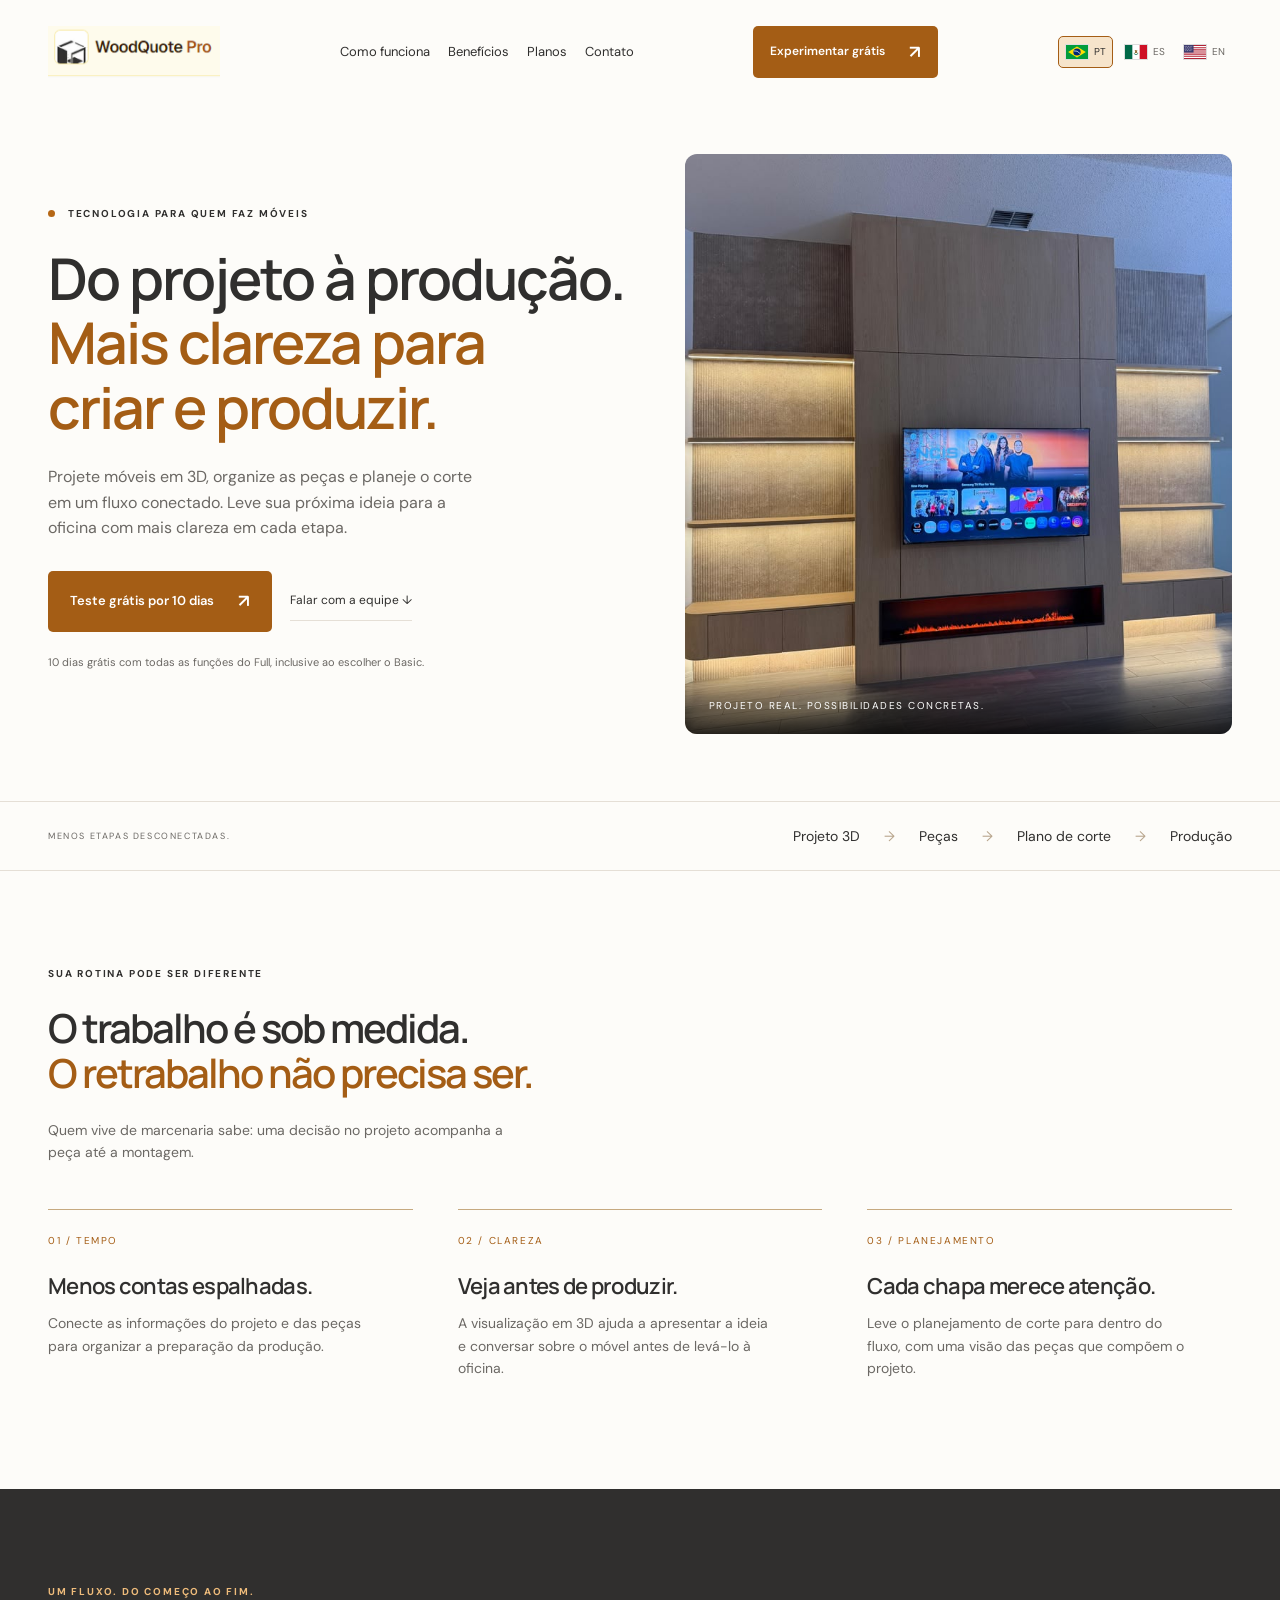
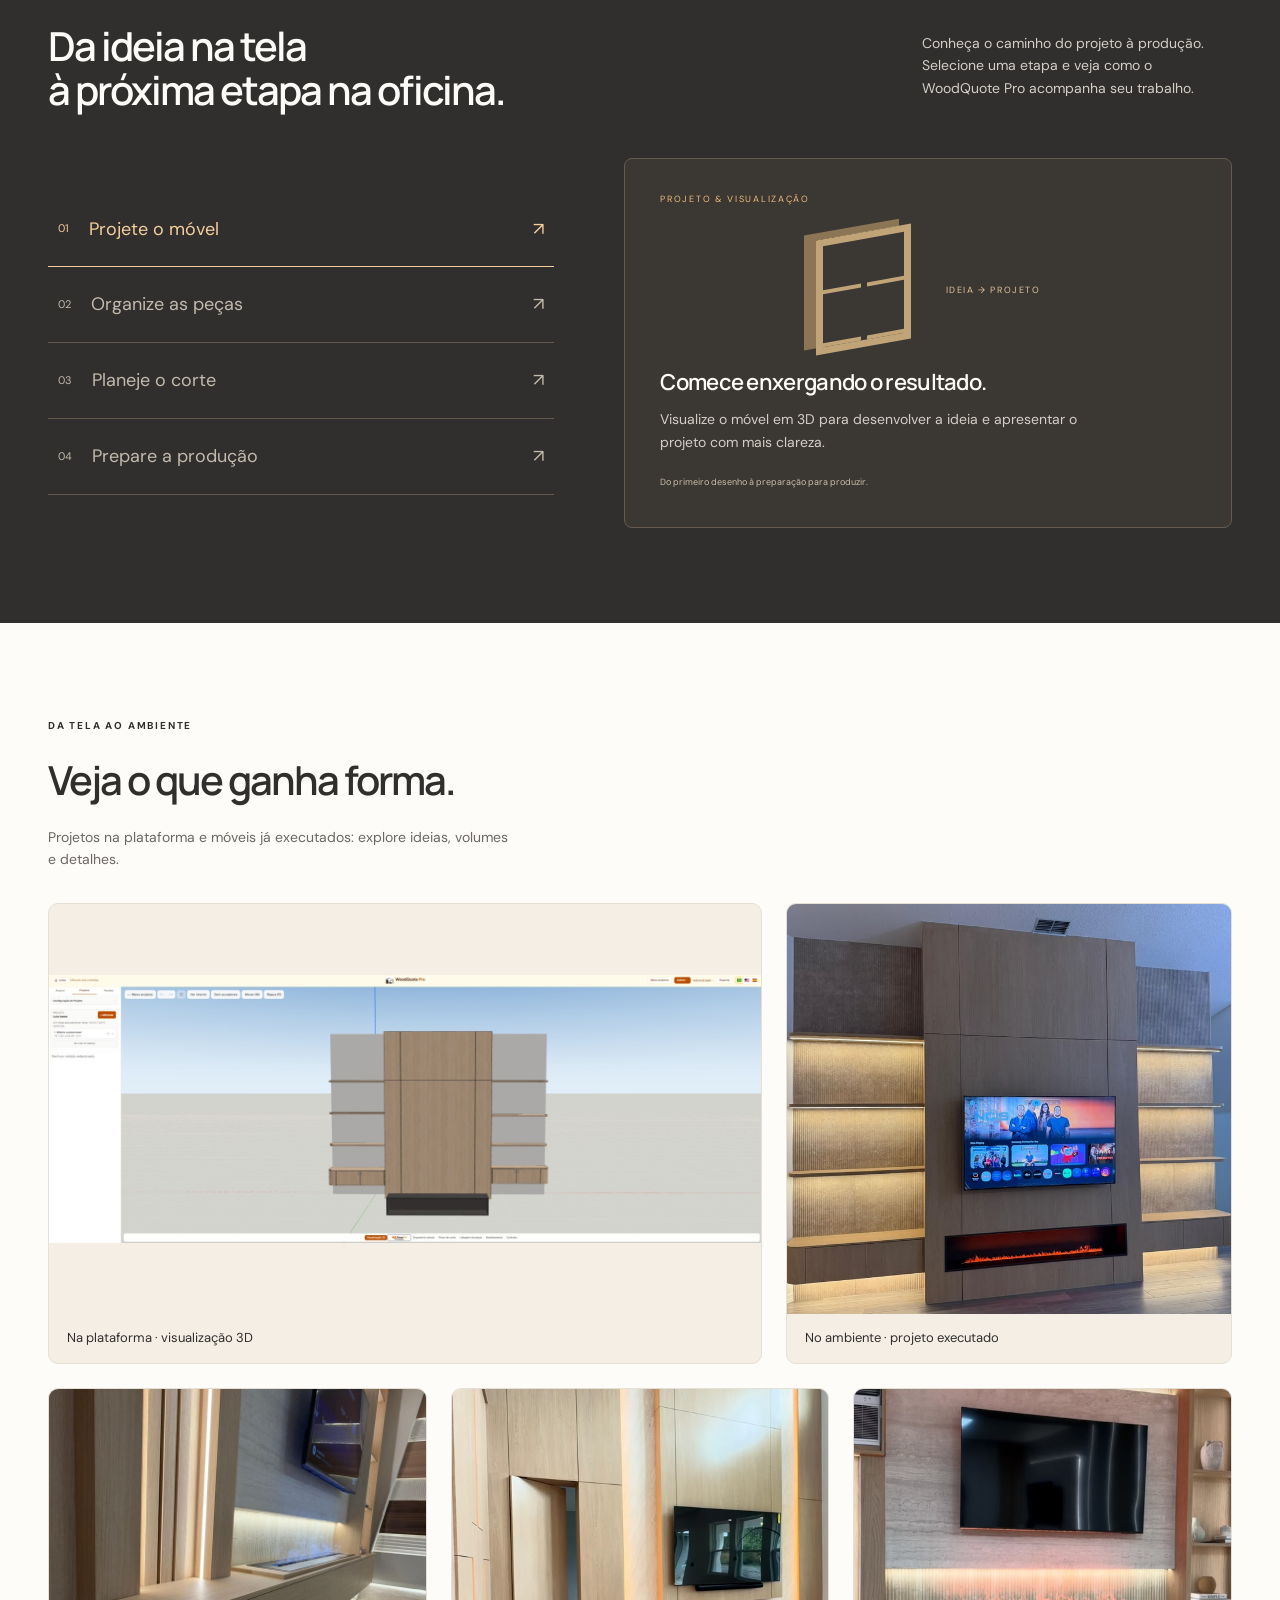
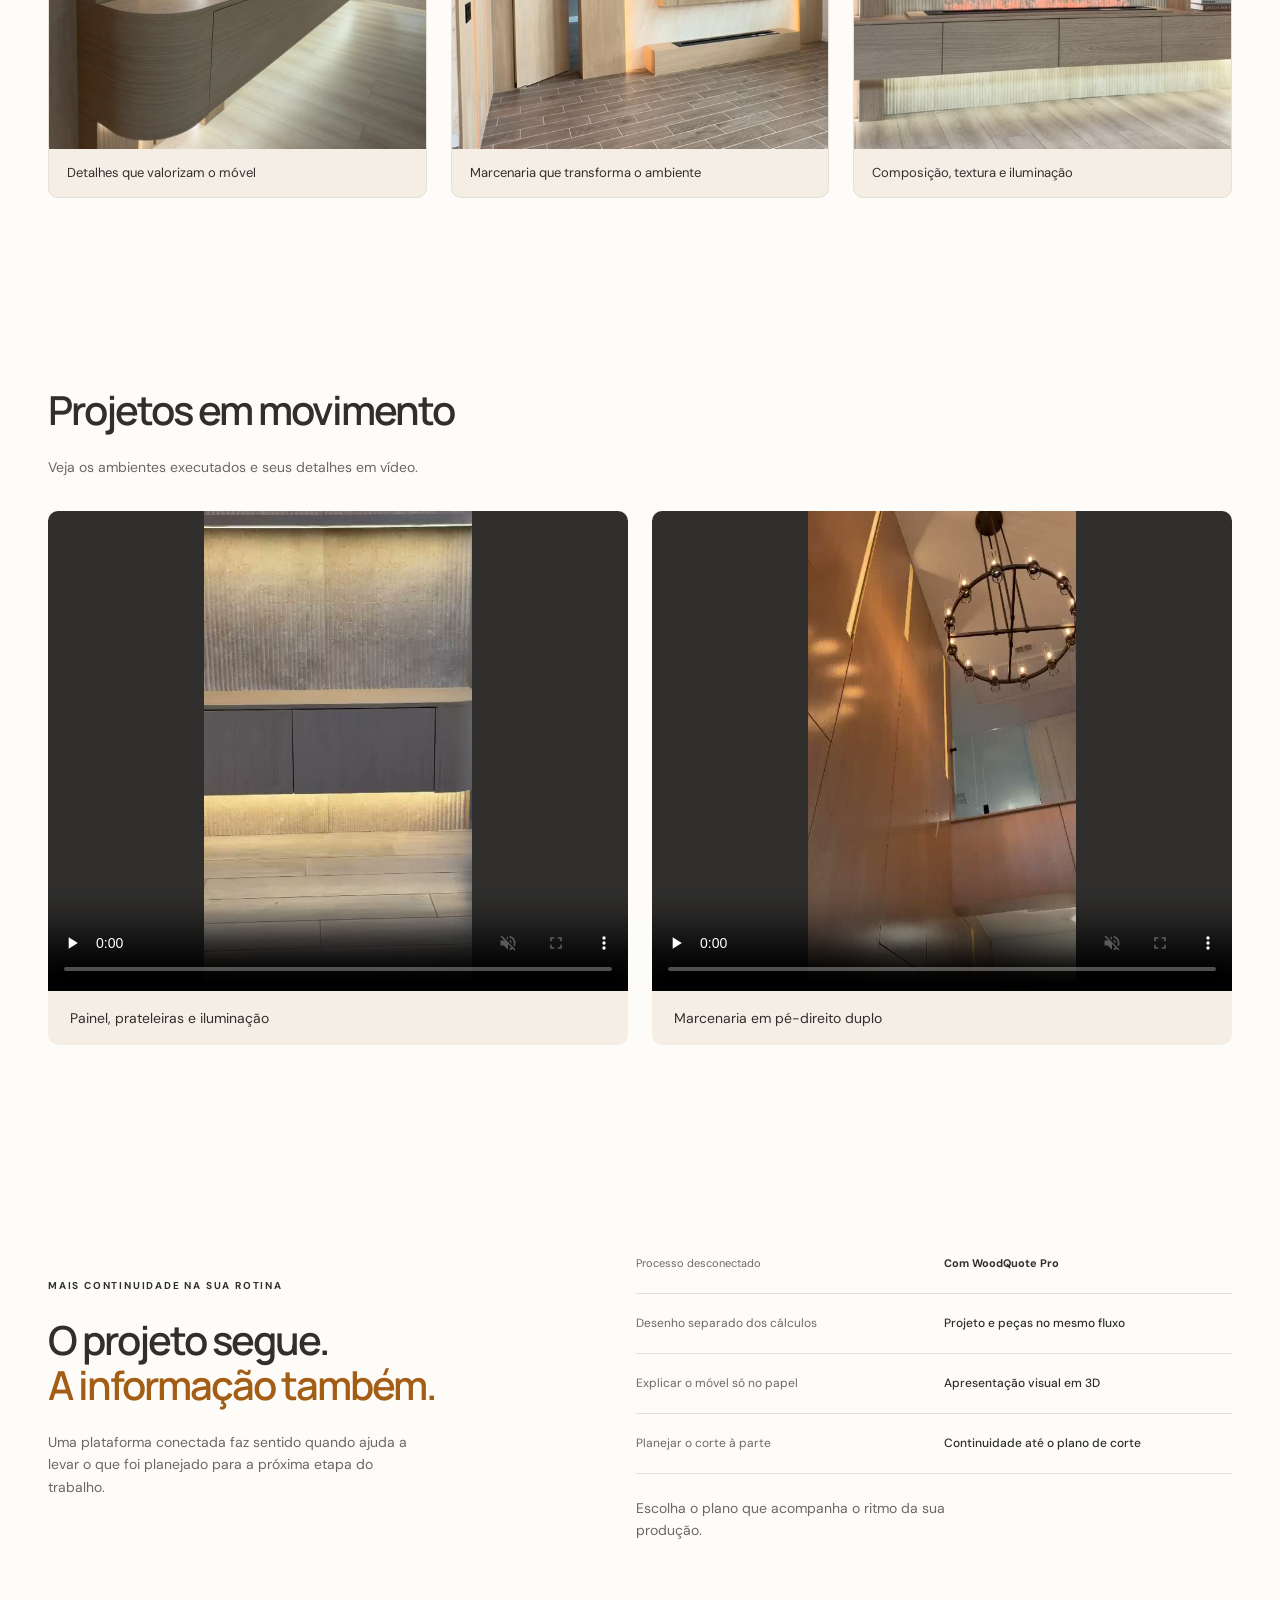
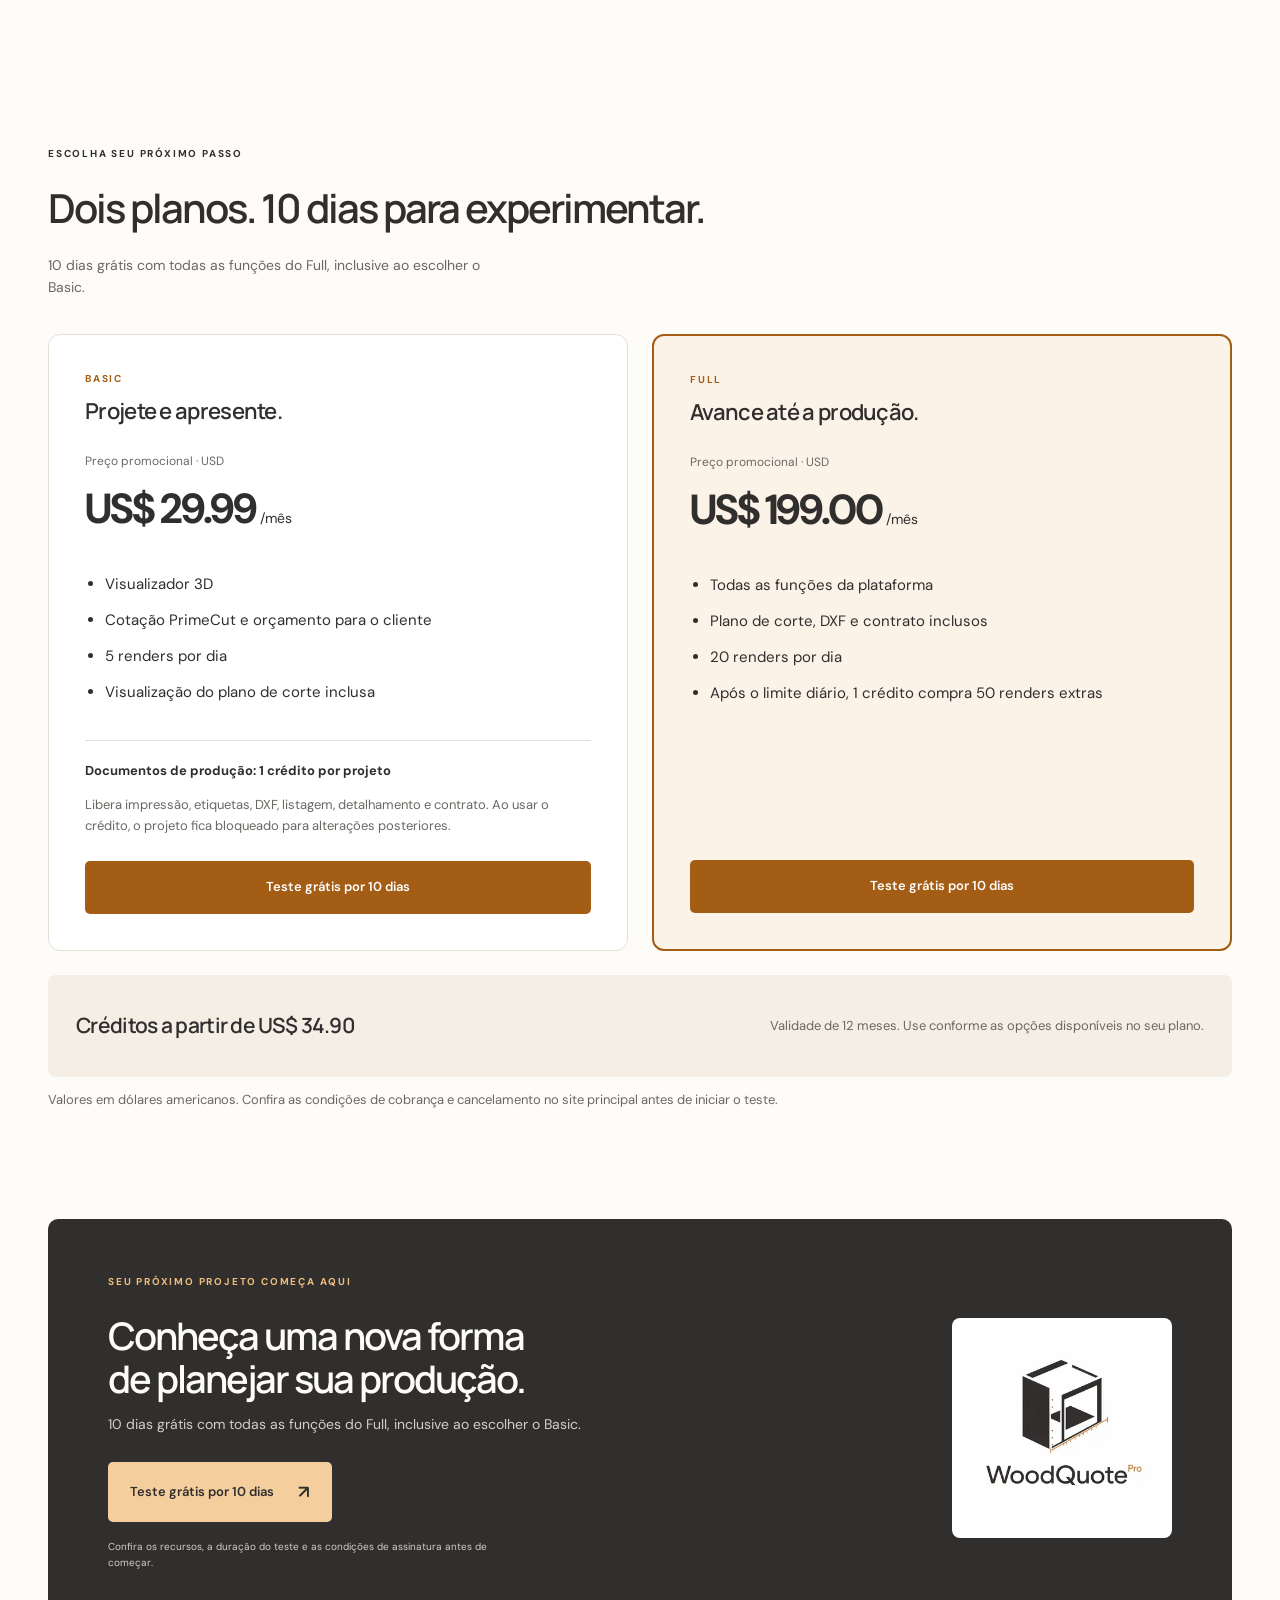
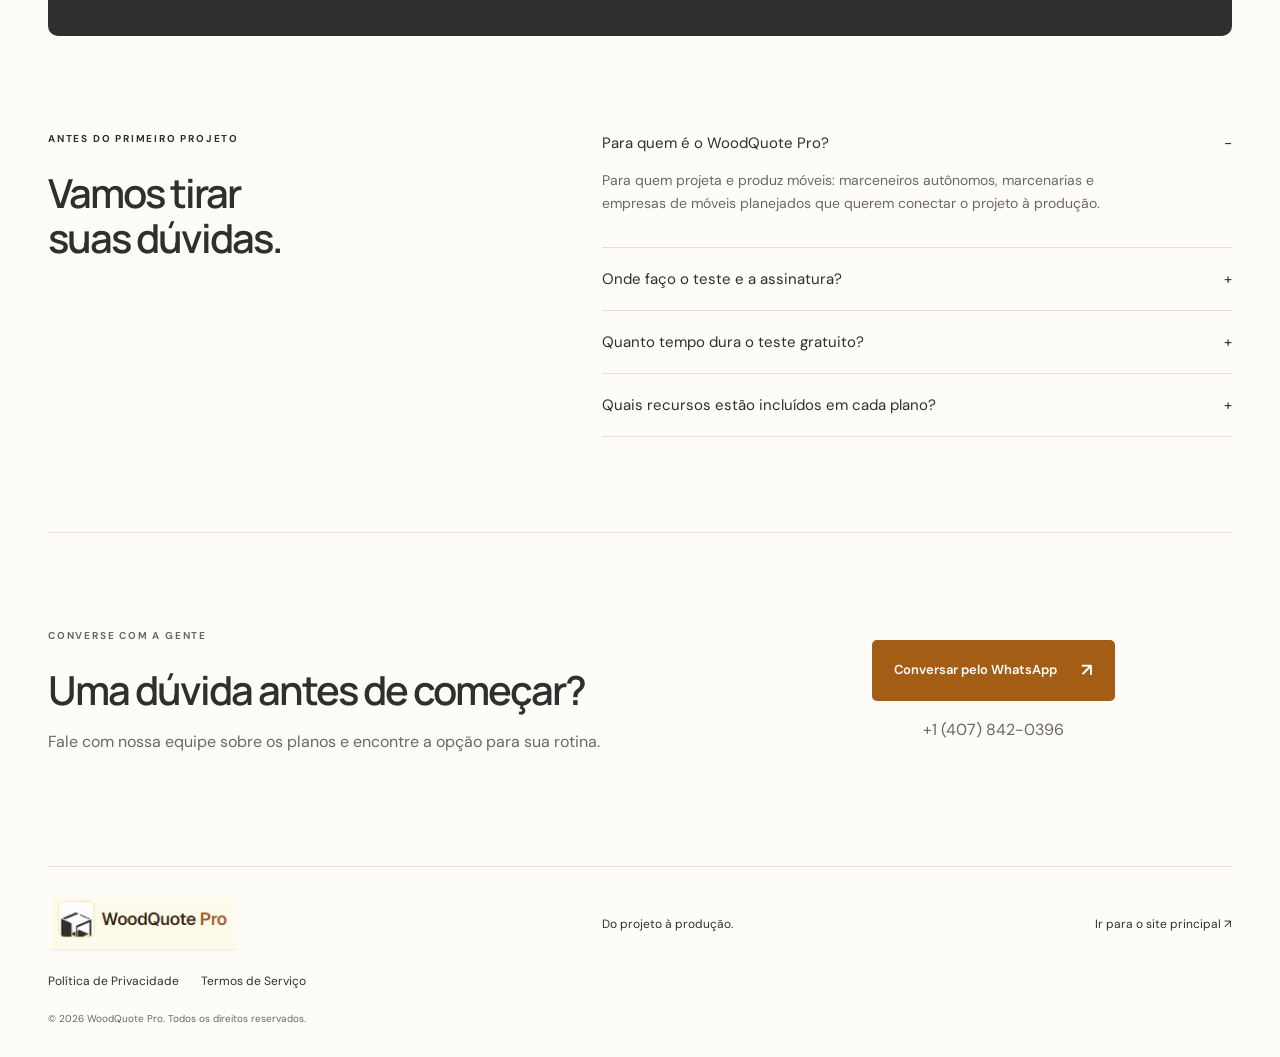
==== index.html @ e14d4031 "Refresh cached styles and translations" ====
<!doctype html>
<html lang="pt-BR">
<head>
  <meta charset="UTF-8"><meta name="viewport" content="width=device-width,initial-scale=1">
  <title>WoodQuote Pro — Do projeto à produção</title>
  <meta name="description" content="Conheça o WoodQuote Pro: projeto de móveis, visualização 3D e preparação para produção em uma única plataforma.">
  <link rel="stylesheet" href="styles.css?v=20261113"><script src="script.js" defer></script><script src="locales.js?v=20261113" defer></script>
</head>
<body>
<header class="header wrap">
  <a href="#" class="brand" aria-label="WoodQuote Pro, início"><img class="brand-logo" src="woodquote-logo-horizontal.png" width="191" height="55" alt="WoodQuote Pro"></a>
  <nav aria-label="Menu principal"><a href="#como-funciona">Como funciona</a><a href="#beneficios">Benefícios</a><a href="#planos">Planos</a><a href="#contato">Contato</a></nav>
  <a class="button small" href="#comecar">Experimentar grátis <span aria-hidden="true">↗</span></a>
<div class="language-switch" data-language-selector role="group" aria-label="Selecionar idioma">
<button type="button" data-locale="pt-BR" aria-pressed="true" lang="pt-BR" title="Português (Brasil)"><img src="br.svg" alt="" width="24" height="16"> <span>PT</span></button>
<button type="button" data-locale="es-419" aria-pressed="false" lang="es-419" title="Español (Latinoamérica)"><img src="mx.svg" alt="" width="24" height="16"> <span>ES</span></button>
<button type="button" data-locale="en-US" aria-pressed="false" lang="en-US" title="English (US)"><img src="us.svg" alt="" width="24" height="16"> <span>EN</span></button>
</div></header>
<main>
<section class="hero wrap">
  <div class="hero-copy"><p class="eyebrow"><span class="dot"></span> TECNOLOGIA PARA QUEM FAZ MÓVEIS</p>
  <h1>Do projeto à produção.<br><em>Mais clareza para<br>criar e produzir.</em></h1>
  <p class="lead">Projete móveis em 3D, organize as peças e planeje o corte em um fluxo conectado. Leve sua próxima ideia para a oficina com mais clareza em cada etapa.</p>
  <div class="actions"><a class="button" href="#comecar">Teste grátis por 10 dias <span aria-hidden="true">↗</span></a><a class="text-link" href="#contato">Falar com a equipe <span aria-hidden="true">↓</span></a></div>
  <p class="hero-foot">10 dias grátis com todas as funções do Full, inclusive ao escolher o Basic.</p></div>
  <figure class="hero-art real-hero"><img src="projeto-real-painel.jpeg" width="768" height="1024" fetchpriority="high" alt="Painel de TV executado com prateleiras iluminadas e lareira"><figcaption>PROJETO REAL. POSSIBILIDADES CONCRETAS.</figcaption></figure>
</section>
<div class="flow-strip"><div class="wrap"><span>MENOS ETAPAS DESCONECTADAS.</span><p>Projeto 3D <b>→</b> Peças <b>→</b> Plano de corte <b>→</b> Produção</p></div></div>
<section class="section wrap" id="beneficios"><div class="section-heading"><p class="eyebrow">SUA ROTINA PODE SER DIFERENTE</p><h2>O trabalho é sob medida.<br><em>O retrabalho não precisa ser.</em></h2><p>Quem vive de marcenaria sabe: uma decisão no projeto acompanha a peça até a montagem.</p></div>
<div class="benefit-grid"><article><span class="number">01 / TEMPO</span><h3>Menos contas espalhadas.</h3><p>Conecte as informações do projeto e das peças para organizar a preparação da produção.</p></article><article><span class="number">02 / CLAREZA</span><h3>Veja antes de produzir.</h3><p>A visualização em 3D ajuda a apresentar a ideia e conversar sobre o móvel antes de levá-lo à oficina.</p></article><article><span class="number">03 / PLANEJAMENTO</span><h3>Cada chapa merece atenção.</h3><p>Leve o planejamento de corte para dentro do fluxo, com uma visão das peças que compõem o projeto.</p></article></div></section>
<section class="workflow section" id="como-funciona"><div class="wrap"><div class="workflow-heading"><div><p class="eyebrow">UM FLUXO. DO COMEÇO AO FIM.</p><h2>Da ideia na tela<br>à próxima etapa na oficina.</h2></div><p>Conheça o caminho do projeto à produção. Selecione uma etapa e veja como o WoodQuote Pro acompanha seu trabalho.</p></div>
<div class="workflow-body"><div class="steps" role="tablist" aria-label="Etapas do projeto" aria-orientation="vertical"><button id="tab-projeto" role="tab" aria-selected="true" aria-controls="step-panel" data-step="0"><span>01</span> Projete o móvel <b>↗</b></button><button id="tab-pecas" role="tab" aria-selected="false" aria-controls="step-panel" tabindex="-1" data-step="1"><span>02</span> Organize as peças <b>↗</b></button><button id="tab-corte" role="tab" aria-selected="false" aria-controls="step-panel" tabindex="-1" data-step="2"><span>03</span> Planeje o corte <b>↗</b></button><button id="tab-producao" role="tab" aria-selected="false" aria-controls="step-panel" tabindex="-1" data-step="3"><span>04</span> Prepare a produção <b>↗</b></button></div>
<div id="step-panel" class="step-panel" role="tabpanel" tabindex="0" aria-labelledby="tab-projeto"><span class="panel-label">PROJETO & VISUALIZAÇÃO</span><div class="step-art" aria-hidden="true"><div class="mini-cabinet"><i></i><i></i><i></i><i></i></div><div class="dimension">IDEIA → PROJETO</div></div><h3>Comece enxergando o resultado.</h3><p id="step-description">Visualize o móvel em 3D para desenvolver a ideia e apresentar o projeto com mais clareza.</p><small>Do primeiro desenho à preparação para produzir.</small></div></div></div></section>
<section class="section wrap" id="projetos"><div class="section-heading"><p class="eyebrow">DA TELA AO AMBIENTE</p><h2>Veja o que ganha forma.</h2><p>Projetos na plataforma e móveis já executados: explore ideias, volumes e detalhes.</p></div><div class="project-pair"><figure><img src="plataforma-painel.jpeg" width="1600" height="603" loading="lazy" alt="Painel de TV no visualizador 3D do WoodQuote Pro"><figcaption>Na plataforma · visualização 3D</figcaption></figure><figure><img src="projeto-real-painel.jpeg" width="768" height="1024" loading="lazy" alt="Painel de TV executado com prateleiras iluminadas e lareira"><figcaption>No ambiente · projeto executado</figcaption></figure></div><div class="project-gallery"><figure><img src="projeto-real-detalhe.jpeg" loading="lazy" width="576" height="1024" alt="Detalhes que valorizam o móvel"><figcaption>Detalhes que valorizam o móvel</figcaption></figure><figure><img src="projeto-real-alto.jpeg" loading="lazy" width="576" height="1024" alt="Marcenaria que transforma o ambiente"><figcaption>Marcenaria que transforma o ambiente</figcaption></figure><figure><img src="projeto-real-luz.jpeg" loading="lazy" width="576" height="1024" alt="Composição, textura e iluminação"><figcaption>Composição, textura e iluminação</figcaption></figure></div></section>
<section class="section wrap project-videos"><div class="section-heading"><h2>Projetos em movimento</h2><p>Veja os ambientes executados e seus detalhes em vídeo.</p></div><div class="video-grid"><figure><video controls muted playsinline preload="none" poster="projeto-video-1.mp4.jpg" aria-label="Painel, prateleiras e iluminação"><source src="projeto-video-1.mp4" type="video/mp4"><p>Seu navegador não suporta vídeo.</p></video><figcaption>Painel, prateleiras e iluminação</figcaption></figure><figure><video controls muted playsinline preload="none" poster="projeto-video-2.mp4.jpg" aria-label="Marcenaria em pé-direito duplo"><source src="projeto-video-2.mp4" type="video/mp4"><p>Seu navegador não suporta vídeo.</p></video><figcaption>Marcenaria em pé-direito duplo</figcaption></figure></div></section><section class="section wrap comparison"><div><p class="eyebrow">MAIS CONTINUIDADE NA SUA ROTINA</p><h2>O projeto segue.<br><em>A informação também.</em></h2><p>Uma plataforma conectada faz sentido quando ajuda a levar o que foi planejado para a próxima etapa do trabalho.</p></div><div class="compare-table"><div class="compare-row table-head"><span>Processo desconectado</span><strong>Com WoodQuote Pro</strong></div><div class="compare-row"><span>Desenho separado dos cálculos</span><strong>Projeto e peças no mesmo fluxo</strong></div><div class="compare-row"><span>Explicar o móvel só no papel</span><strong>Apresentação visual em 3D</strong></div><div class="compare-row"><span>Planejar o corte à parte</span><strong>Continuidade até o plano de corte</strong></div><p class="table-note">Escolha o plano que acompanha o ritmo da sua produção.</p></div></section>
<section class="section wrap" id="planos"><div class="section-heading"><p class="eyebrow">ESCOLHA SEU PRÓXIMO PASSO</p><h2>Dois planos. 10 dias para experimentar.</h2><p>10 dias grátis com todas as funções do Full, inclusive ao escolher o Basic.</p></div><div class="pricing-grid"><article class="price-card"><p class="eyebrow">BASIC</p><h3>Projete e apresente.</h3><p class="price-label">Preço promocional · USD</p><p class="price"><strong>US$ 29.99</strong> <span>/mês</span></p><ul><li>Visualizador 3D</li><li>Cotação PrimeCut e orçamento para o cliente</li><li>5 renders por dia</li><li>Visualização do plano de corte inclusa</li></ul><div class="plan-detail"><strong>Documentos de produção: 1 crédito por projeto</strong><p>Libera impressão, etiquetas, DXF, listagem, detalhamento e contrato. Ao usar o crédito, o projeto fica bloqueado para alterações posteriores.</p></div><a class="button" href="https://woodquotepro.com/" data-main-site>Teste grátis por 10 dias</a></article><article class="price-card featured"><p class="eyebrow">FULL</p><h3>Avance até a produção.</h3><p class="price-label">Preço promocional · USD</p><p class="price"><strong>US$ 199.00</strong> <span>/mês</span></p><ul><li>Todas as funções da plataforma</li><li>Plano de corte, DXF e contrato inclusos</li><li>20 renders por dia</li><li>Após o limite diário, 1 crédito compra 50 renders extras</li></ul><a class="button" href="https://woodquotepro.com/" data-main-site>Teste grátis por 10 dias</a></article></div><aside class="credit-strip"><h3>Créditos a partir de US$ 34.90</h3><p>Validade de 12 meses. Use conforme as opções disponíveis no seu plano.</p></aside><p class="pricing-note">Valores em dólares americanos. Confira as condições de cobrança e cancelamento no site principal antes de iniciar o teste.</p></section>
<section class="start-section wrap" id="comecar"><div><p class="eyebrow">SEU PRÓXIMO PROJETO COMEÇA AQUI</p><h2>Conheça uma nova forma<br>de planejar sua produção.</h2><p>10 dias grátis com todas as funções do Full, inclusive ao escolher o Basic.</p><a class="button light" href="https://woodquotepro.com/" data-main-site>Teste grátis por 10 dias <span aria-hidden="true">↗</span></a><p class="offer-note">Confira os recursos, a duração do teste e as condições de assinatura antes de começar.</p></div><div class="start-mark"><img src="woodquote-logo-original.png" width="384" height="384" alt="WoodQuote Pro — logotipo original"></div></section>
<section class="section wrap faq" id="duvidas"><div><p class="eyebrow">ANTES DO PRIMEIRO PROJETO</p><h2>Vamos tirar<br>suas dúvidas.</h2></div><div><details open><summary>Para quem é o WoodQuote Pro?</summary><p>Para quem projeta e produz móveis: marceneiros autônomos, marcenarias e empresas de móveis planejados que querem conectar o projeto à produção.</p></details><details><summary>Onde faço o teste e a assinatura?</summary><p>No site principal do WoodQuote Pro. Esta página apresenta a solução e direciona você para lá.</p></details><details><summary>Quanto tempo dura o teste gratuito?</summary><p>10 dias grátis com todas as funções do Full, inclusive ao escolher o Basic.</p></details><details><summary>Quais recursos estão incluídos em cada plano?</summary><p>Basic inclui 5 renders por dia e visualização do plano de corte. Full inclui todas as funções e 20 renders por dia. Veja a comparação de planos acima para conhecer as regras de créditos.</p></details></div></section>
<section class="section wrap contact-section" id="contato"><div><p class="eyebrow">CONVERSE COM A GENTE</p><h2>Uma dúvida antes de começar?</h2><p>Fale com nossa equipe sobre os planos e encontre a opção para sua rotina.</p></div><div><a class="button" href="https://wa.me/14078420396" target="_blank" rel="noopener">Conversar pelo WhatsApp <span aria-hidden="true">↗</span></a><p><a href="tel:+14078420396">+1 (407) 842-0396</a></p></div></section></main><footer class="wrap"><a class="brand" href="#"><img class="brand-logo" src="woodquote-logo-horizontal.png" width="191" height="55" alt="WoodQuote Pro"></a><p>Do projeto à produção.</p><a href="https://woodquotepro.com/" data-main-site>Ir para o site principal ↗</a><nav class="legal-links" aria-label="Informações legais"><a href="https://woodquotepro.com/privacidade">Política de Privacidade</a><a href="https://woodquotepro.com/termos">Termos de Serviço</a></nav><small>© <span id="year">2026</span> WoodQuote Pro. Todos os direitos reservados.</small></footer>
</body></html>
---- styles.css ----
@import url('https://fonts.googleapis.com/css2?family=DM+Sans:wght@400;450;500;600;700&family=Manrope:wght@400;500;600;650;700;800&display=swap');
:root{--paper:#fdfcf9;--ink:#302f2e;--muted:#6b6864;--line:#e5dfd6;--wood:#b88d57;--green:#f5ce9d}*{box-sizing:border-box}html{scroll-behavior:smooth;scroll-padding-top:25px}body{margin:0;background:var(--paper);color:var(--ink);font-family:'DM Sans',sans-serif;font-size:16px;line-height:1.6}a{color:inherit;text-decoration:none}button{font:inherit}button,a,summary{-webkit-tap-highlight-color:transparent}a:focus-visible,button:focus-visible,summary:focus-visible,[tabindex]:focus-visible{outline:3px solid #b78238;outline-offset:6px}.wrap{width:min(1240px,calc(100% - 96px));margin:auto}.preview-note{background:#f5eee2;text-align:center;font-size:10px;letter-spacing:1.3px;padding:7px 12px;font-weight:700}.preview-note span{font-weight:400;letter-spacing:.3px;margin-left:16px}.header{height:104px;display:flex;align-items:center;justify-content:space-between;gap:25px}.brand{display:flex;align-items:center;gap:7px;font-family:Manrope,sans-serif;font-weight:800;font-size:22px;white-space:nowrap;letter-spacing:-1px}.brand-icon{display:grid;place-items:center;background:var(--ink);color:var(--paper);font-size:23px;height:34px;width:34px;border-radius:7px;margin-right:5px}.pro{font-family:'DM Sans',sans-serif;font-size:10px;letter-spacing:1px;border:1px solid #c6b9a8;border-radius:4px;padding:2px 5px;align-self:center}.header nav{display:flex;gap:30px;font-size:13px}.header nav a:hover,.text-link:hover{color:#a45d15}.button{display:inline-flex;justify-content:center;align-items:center;gap:24px;background:var(--ink);color:#fff;padding:16px 22px;border-radius:5px;font-size:13px;font-weight:600;transition:background .2s,transform .2s}.button:hover{background:#48423c;transform:translateY(-2px)}.button.small{padding:12px 17px;font-size:12px}.button span{font-size:18px}.hero{display:grid;grid-template-columns:1.12fr 1fr;gap:24px;padding-top:50px;padding-bottom:67px;align-items:center}.eyebrow{font-size:10px;font-weight:700;letter-spacing:1.8px;margin:0 0 24px}.dot{display:inline-block;width:7px;height:7px;background:#b56716;border-radius:50%;margin-right:9px}h1,h2,h3{font-family:Manrope,sans-serif;line-height:1.12;font-weight:600;margin:0;letter-spacing:-2px}h1{font-size:clamp(40px,4.5vw,64px)}em{font-style:normal;color:#a45d15}h2{font-size:40px}h3{font-size:22px;letter-spacing:-.7px}.lead{font-size:16px;max-width:445px;color:var(--muted);margin:25px 0 30px}.actions{display:flex;flex-wrap:wrap;gap:18px;align-items:center}.text-link{font-size:12px;border-bottom:1px solid var(--line);padding:10px 0}.hero-foot{font-size:11px;color:var(--muted);margin-top:22px}.hero-art{position:relative;min-width:0;border-radius:12px;background:radial-gradient(ellipse at center,#f8f1e5,#ede6dc);height:526px;overflow:hidden}.art-heading{display:flex;justify-content:space-between;font-size:9px;letter-spacing:1.5px;padding:26px;color:#77624b}.cabinet{position:absolute;width:108%;height:auto;top:8px;left:-5%}.art-badge{position:absolute;bottom:47px;left:25px;background:#fffffff2;box-shadow:0 10px 25px #302f2e10;padding:14px 18px;display:flex;gap:12px;align-items:center;font-size:12px;border-radius:6px}.art-badge small{display:block;font-size:10px;color:var(--muted)}.check{background:#f6e4cb;width:28px;height:28px;display:grid;place-items:center;border-radius:50%}.illustration-label{position:absolute;bottom:10px;text-align:center;width:100%;font-size:9px;color:#77624b}.flow-strip{border-top:1px solid var(--line);border-bottom:1px solid var(--line)}.flow-strip .wrap{display:flex;justify-content:space-between;align-items:center;gap:20px;padding:23px 0}.flow-strip span{font-size:9px;letter-spacing:1.6px;color:var(--muted)}.flow-strip p{margin:0;font-size:14px}.flow-strip b{font-weight:400;color:#b8a58d;padding:0 20px}.section{padding-top:95px;padding-bottom:95px}.section-heading>p:last-child{max-width:470px;color:var(--muted);font-size:14px;margin-top:23px}.benefit-grid{display:grid;grid-template-columns:repeat(3,1fr);gap:45px;margin-top:45px}.benefit-grid article{border-top:1px solid #c6a980;padding-top:23px}.number{font-size:10px;letter-spacing:1.6px;color:#a45d15;display:block;margin-bottom:25px}.benefit-grid p{color:var(--muted);font-size:14px;max-width:320px}.workflow{background:var(--ink);color:var(--paper)}.workflow-heading{display:flex;justify-content:space-between;gap:40px;align-items:end}.workflow .eyebrow{color:#efbc7b}.workflow-heading>p{font-size:14px;color:#d4cec6;max-width:310px}.workflow-body{display:grid;grid-template-columns:1fr 1.2fr;gap:70px;margin-top:45px}.steps{display:flex;flex-direction:column;justify-content:center}.steps button{background:none;color:#c3b9ac;border:0;border-bottom:1px solid #64594a;padding:23px 10px;text-align:left;cursor:pointer;font-size:18px;display:flex;align-items:center;gap:20px}.steps button span{font-size:11px}.steps button b{margin-left:auto;font-weight:400}.steps button[aria-selected=true]{color:#f5ce9d;border-bottom:1px solid #f5ce9d}.step-panel{background:#3b3732;border:1px solid #665b4e;border-radius:8px;padding:25px 35px;min-height:370px}.panel-label{font-size:9px;letter-spacing:1.7px;color:#efbc7b}.step-art{height:160px;display:flex;align-items:center;justify-content:center;gap:35px}.mini-cabinet{width:95px;height:115px;display:grid;grid-template-columns:1fr 1fr;gap:6px;border:7px solid #c0a478;transform:skewY(-10deg);box-shadow:-12px -7px 0 #8c7555}.mini-cabinet i{border-bottom:4px solid #c0a478}.dimension{font-size:9px;letter-spacing:1.6px;color:#e2c49e}.step-panel h3{font-size:22px}.step-panel p{font-size:14px;color:#d4cec6;max-width:420px}.step-panel small{font-size:9px;color:#cbbda9}.comparison{display:grid;grid-template-columns:1fr 1.15fr;gap:70px;align-items:center}.comparison>div>p:last-child{font-size:14px;color:var(--muted);max-width:360px;margin-top:23px}.compare-row{display:grid;grid-template-columns:1fr 1fr;font-size:12px;border-bottom:1px solid var(--line);gap:20px;padding:20px 0}.compare-row span{color:var(--muted)}.compare-row strong{font-weight:500}.table-head{font-size:11px}.table-head strong{font-weight:700}.table-note{font-size:10px;color:var(--muted);margin-top:15px}.start-section{background:var(--ink);color:var(--paper);padding:55px 60px;display:flex;justify-content:space-between;gap:40px;border-radius:10px}.start-section .eyebrow{color:#efbc7b}.start-section h2{font-size:38px}.start-section p:not(.eyebrow){max-width:540px;font-size:14px;color:#d4cec6}.button.light{background:var(--green);color:var(--ink);margin-top:12px}.button.light:hover{background:#ffe1b9}.start-section .offer-note{font-size:10px!important;max-width:400px!important;margin-top:17px}.start-mark{font-family:Manrope,sans-serif;font-size:160px;font-weight:800;line-height:1.1;color:#67513a;align-self:center}.start-mark span{display:block;font-size:10px;letter-spacing:3px;line-height:1.7;color:#e2c49e;margin-left:10px}.faq{display:grid;grid-template-columns:1fr 1.3fr;gap:70px}.faq details{border-bottom:1px solid var(--line);padding:19px 0}.faq details:first-child{padding-top:0}.faq summary{font-size:15px;cursor:pointer;list-style:none;padding-right:25px;position:relative}.faq summary::-webkit-details-marker{display:none}.faq summary:after{content:'+';position:absolute;right:0}.faq details[open] summary:after{content:'−'}.faq details p{color:var(--muted);font-size:14px;max-width:540px}footer{border-top:1px solid var(--line);padding-top:30px;padding-bottom:30px;display:flex;flex-wrap:wrap;align-items:center;justify-content:space-between;gap:20px}footer p,footer>a:last-of-type{font-size:12px}footer small{width:100%;font-size:10px;color:var(--muted)}
@media(min-width:1500px){.hero{padding-top:75px;padding-bottom:90px}}@media(max-width:1000px){.wrap{width:calc(100% - 48px)}.header nav{gap:15px}.hero{gap:25px}h1{font-size:44px}.hero-art{height:460px}.cabinet{top:55px}.actions{gap:10px}.button{padding:14px 16px;font-size:12px}.flow-strip b{padding:0 10px}.workflow-body,.comparison,.faq{gap:35px}.benefit-grid{gap:25px}h2{font-size:34px}.start-section{padding:40px}.start-mark{font-size:120px}}
@media(max-width:720px){.wrap{width:calc(100% - 36px)}.preview-note{font-size:8px}.preview-note span{margin-left:8px}.header{height:84px;gap:12px}.brand{font-size:18px}.brand-icon{width:29px;height:29px;font-size:19px}.header nav{display:none}.header .button{font-size:10px;padding:10px;gap:8px}.hero{grid-template-columns:1fr;padding-top:30px;padding-bottom:35px;gap:30px}h1{font-size:46px;letter-spacing:-2.4px}.lead{font-size:15px;max-width:100%}.eyebrow{font-size:9px;margin-bottom:20px}.hero-art{height:420px;max-width:500px;width:100%;margin:auto}.cabinet{width:100%;left:0;top:-10px;max-height:420px}.art-heading{padding:20px}.hero-foot{margin-bottom:0}.flow-strip .wrap{display:block;padding:19px 0}.flow-strip p{font-size:11px;margin-top:10px}.flow-strip b{padding:0 7px}.section{padding-top:60px;padding-bottom:60px}h2{font-size:32px;letter-spacing:-1.5px}.benefit-grid{grid-template-columns:1fr;gap:20px;margin-top:30px}.number{margin-bottom:15px}.benefit-grid p{max-width:100%}.workflow-heading{display:block}.workflow-heading>p{max-width:100%;margin-top:23px}.workflow-body{grid-template-columns:1fr;gap:25px;margin-top:20px}.steps button{padding:16px 5px;font-size:16px}.step-panel{padding:23px;min-height:350px}.comparison,.faq{grid-template-columns:1fr;gap:30px}.comparison>div>p:last-child{max-width:100%}.compare-row{font-size:11px}.start-section{padding:32px 25px}.start-section h2{font-size:30px}.start-mark{display:none}.start-section .button{font-size:11px;gap:14px}.faq summary{font-size:14px}footer{gap:12px}footer p{display:none}footer>a:last-of-type{font-size:10px}}
@media(prefers-reduced-motion:reduce){html{scroll-behavior:auto}*{transition:none!important}}

/* Original supplied logos: preserved pixels and proportions. */
.brand-logo{display:block;width:191px;height:55px;object-fit:contain;flex-shrink:0}
.start-mark{font-size:inherit;flex:0 0 220px;align-self:center}
.start-mark img{display:block;width:220px;height:220px;object-fit:contain;border-radius:8px}
.button{background:#a45d15;color:#fff}.button:hover{background:#82470d}
.button.light{background:#f5ce9d;color:#302f2e}
@media(max-width:1000px){.start-mark{flex-basis:180px}.start-mark img{width:180px;height:180px}}
@media(max-width:720px){.brand-logo{width:160px;height:auto}.header{gap:8px}.header .button{max-width:145px}.start-mark{display:none}}
@media(max-width:370px){.brand-logo{width:140px}.header .button{font-size:9px}}
.language-switch{display:flex;align-items:center;gap:4px;flex-shrink:0}.language-switch button{display:flex;align-items:center;gap:5px;border:1px solid transparent;background:transparent;padding:7px 6px;border-radius:5px;font-size:10px;color:#6b6864;cursor:pointer}.language-switch img{display:block;object-fit:cover;border:1px solid #ddd}.language-switch button[aria-pressed=true]{border-color:#a45d15;background:#f6e4cb;color:#302f2e}.language-switch button:hover{background:#f5eee2}.header{gap:15px}.header nav{gap:18px}.header .brand-logo{width:172px;height:auto}
@media(max-width:1100px){.header{flex-wrap:wrap;height:auto;padding-top:20px;padding-bottom:20px}.language-switch{margin-left:auto}.header nav{font-size:12px}}
@media(max-width:720px){.header{display:grid;grid-template-columns:1fr auto;gap:12px}.header .brand-logo{width:160px}.language-switch{grid-column:1/-1;justify-content:flex-end}.language-switch button{padding:7px 10px}.flow-strip p{display:flex;flex-wrap:wrap;gap:5px}.flow-strip b{padding:0 3px}h1{font-size:clamp(35px,10vw,46px)}}

.legal-links{display:flex;gap:22px;flex-wrap:wrap;font-size:12px;width:100%}.legal-links a:hover{text-decoration:underline}

/* Real projects and confirmed plans */
figure{margin:0}.real-hero{height:580px;background:#302f2e}.real-hero>img{width:100%;height:100%;object-fit:cover}.real-hero figcaption{position:absolute;bottom:0;padding:32px 24px 20px;width:100%;background:linear-gradient(transparent,rgba(0,0,0,.8));color:white;font-size:10px;letter-spacing:1.5px}.project-pair{display:grid;grid-template-columns:1.6fr 1fr;gap:24px;margin-top:32px}.project-pair figure,.project-gallery figure{overflow:hidden;border:1px solid var(--line);border-radius:10px;background:#f4eee5}.project-pair img{display:block;width:100%;height:410px;object-fit:contain}.project-pair figure:last-child img{object-fit:cover}.project-pair figcaption,.project-gallery figcaption{padding:14px 18px;font-size:13px}.project-gallery{display:grid;grid-template-columns:repeat(3,1fr);gap:24px;margin-top:24px}.project-gallery img{display:block;width:100%;height:360px;object-fit:cover}.pricing-grid{display:grid;grid-template-columns:1fr 1fr;gap:24px;margin-top:36px}.price-card{border:1px solid var(--line);border-radius:12px;padding:36px;display:flex;flex-direction:column;background:white}.price-card.featured{border:2px solid #a45d15;background:#fcf3e8}.price-card .eyebrow{color:#a45d15;margin-bottom:12px}.price-label{font-size:12px;color:var(--muted);margin:28px 0 0}.price{margin:4px 0 18px}.price strong{font-size:42px;letter-spacing:-2px}.price span{font-size:14px}.price-card ul{padding-left:20px;font-size:15px;margin:0 0 24px}.price-card li{margin:12px 0}.plan-detail{font-size:13px;border-top:1px solid var(--line);padding-top:20px;margin-bottom:24px}.plan-detail p{color:var(--muted);margin-bottom:0}.price-card .button{margin-top:auto}.credit-strip{display:flex;align-items:center;justify-content:space-between;gap:28px;background:#f4eee5;padding:28px;border-radius:8px;margin-top:24px}.credit-strip h3{font-size:21px;flex-shrink:0}.credit-strip p,.pricing-note{font-size:13px;color:var(--muted)}.contact-section{display:grid;grid-template-columns:1.4fr 1fr;align-items:center;gap:40px;border-top:1px solid var(--line)}.contact-section p{color:var(--muted)}.contact-section>div:last-child{text-align:center}@media(max-width:720px){.real-hero{height:460px}.project-pair,.pricing-grid,.contact-section{grid-template-columns:1fr}.project-pair img{height:auto}.project-pair figure:last-child img{max-height:500px}.project-gallery{grid-template-columns:1fr}.project-gallery img{height:400px}.price-card{padding:26px}.price strong{font-size:36px}.credit-strip{display:block}.credit-strip h3{line-height:1.4}.contact-section>div:last-child{text-align:left}}

.video-grid{display:grid;grid-template-columns:1fr 1fr;gap:24px;margin-top:32px}.video-grid figure{background:#f4eee5;border-radius:10px;overflow:hidden}.video-grid video{display:block;width:100%;height:480px;background:#302f2e;object-fit:contain}.video-grid figcaption{padding:16px 22px;font-size:14px}@media(max-width:720px){.video-grid{grid-template-columns:1fr}.video-grid video{height:430px}}
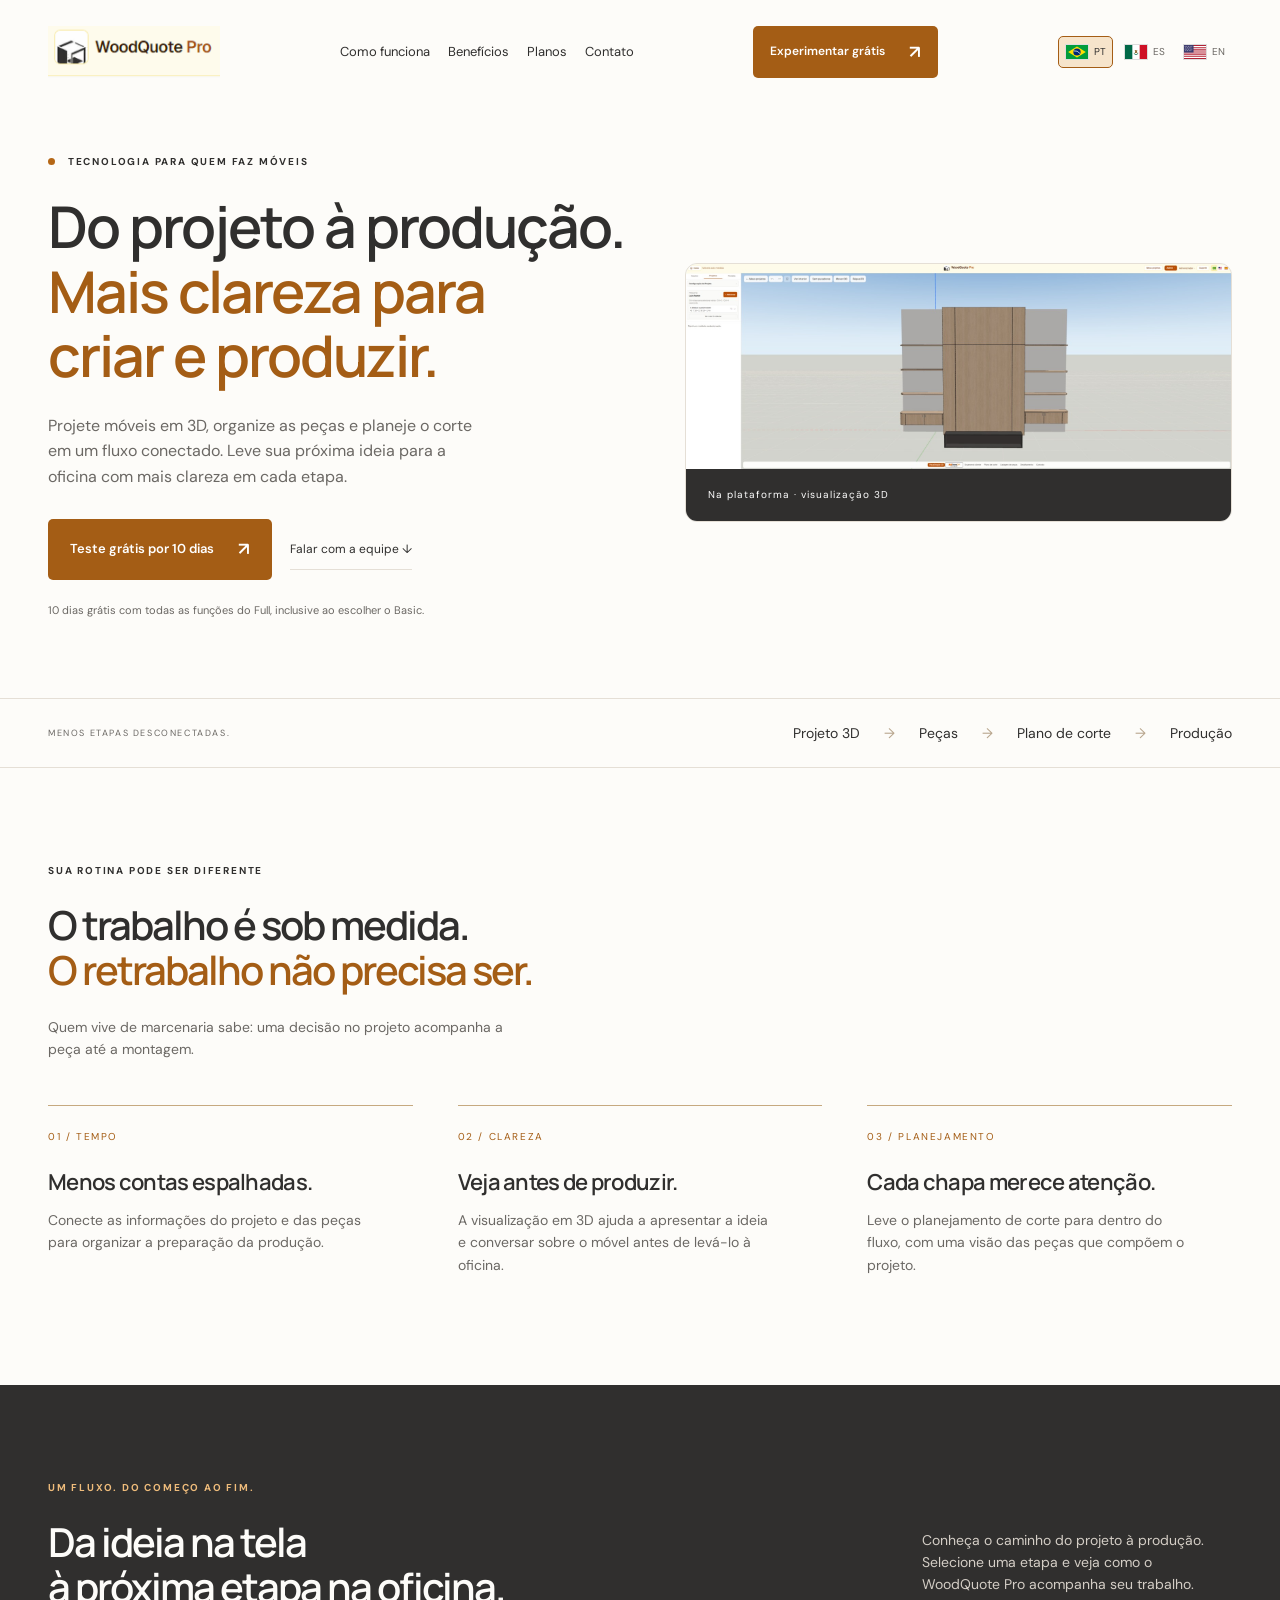
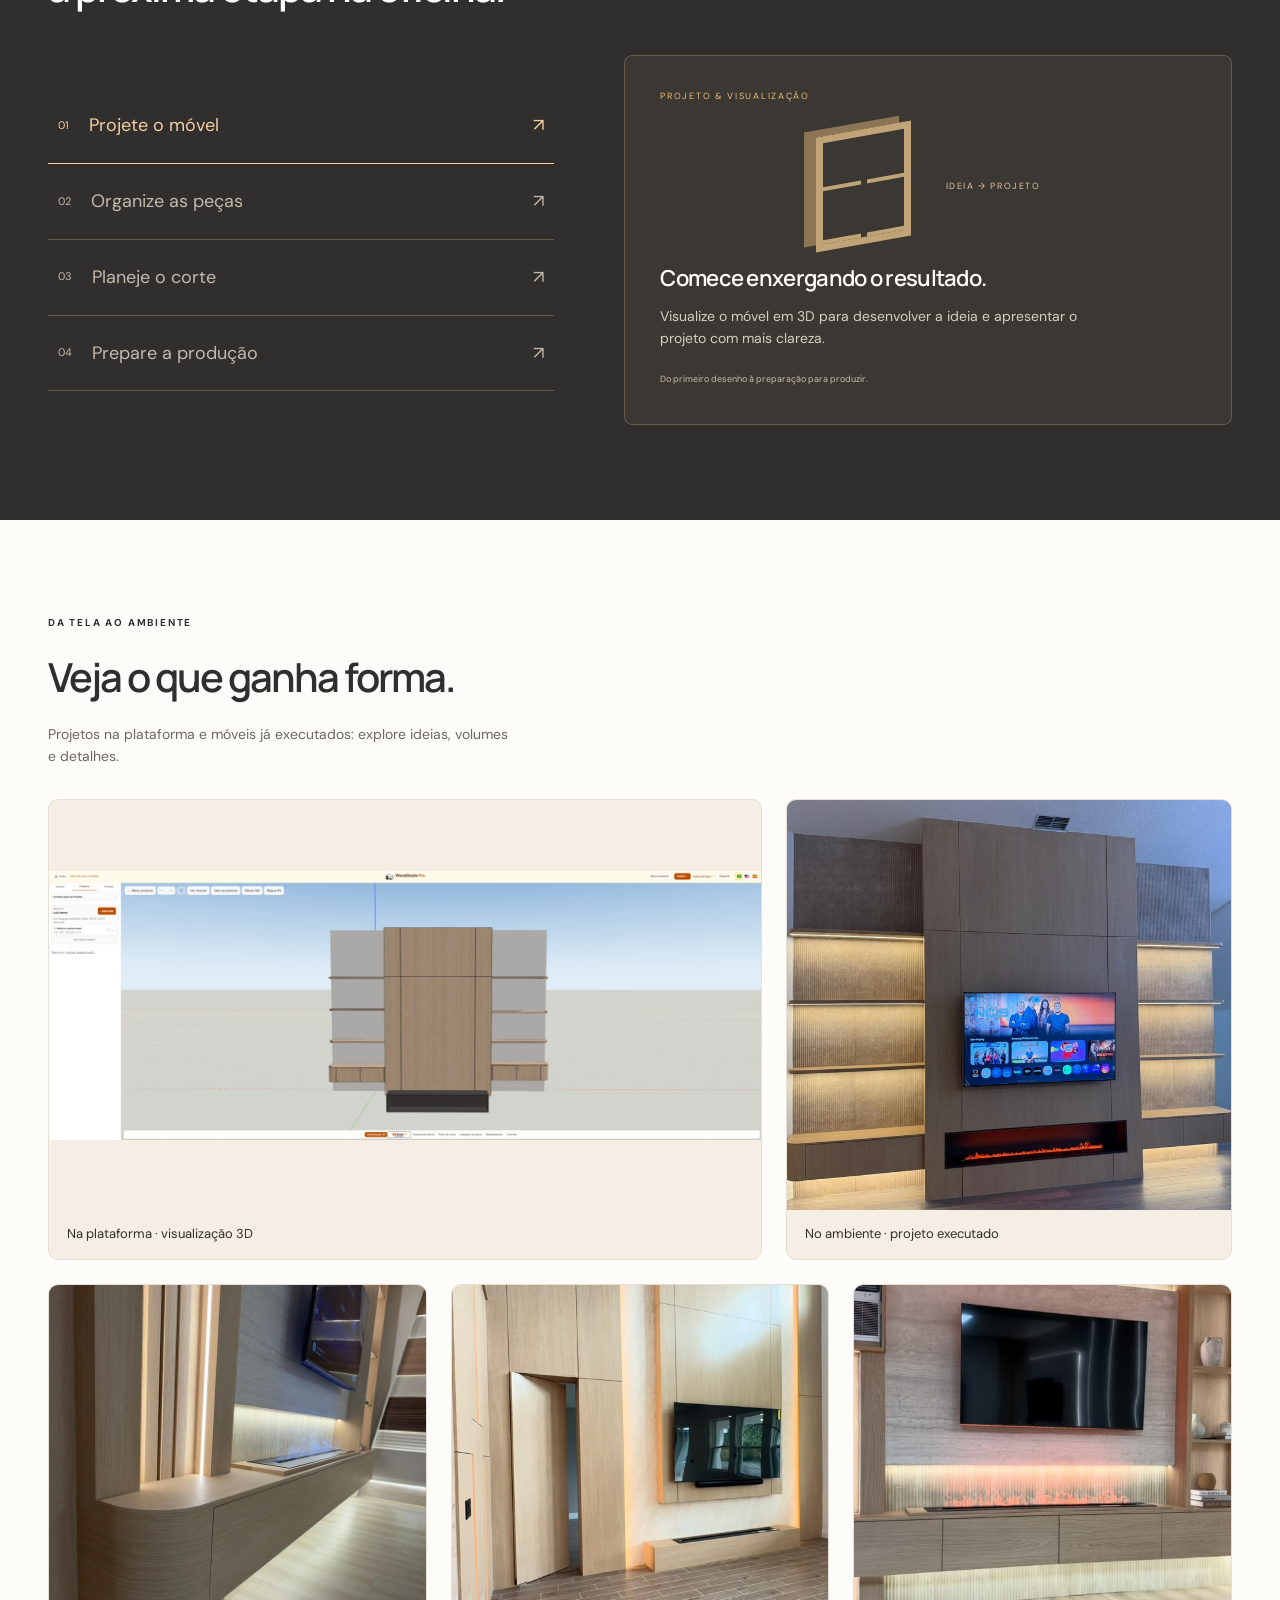
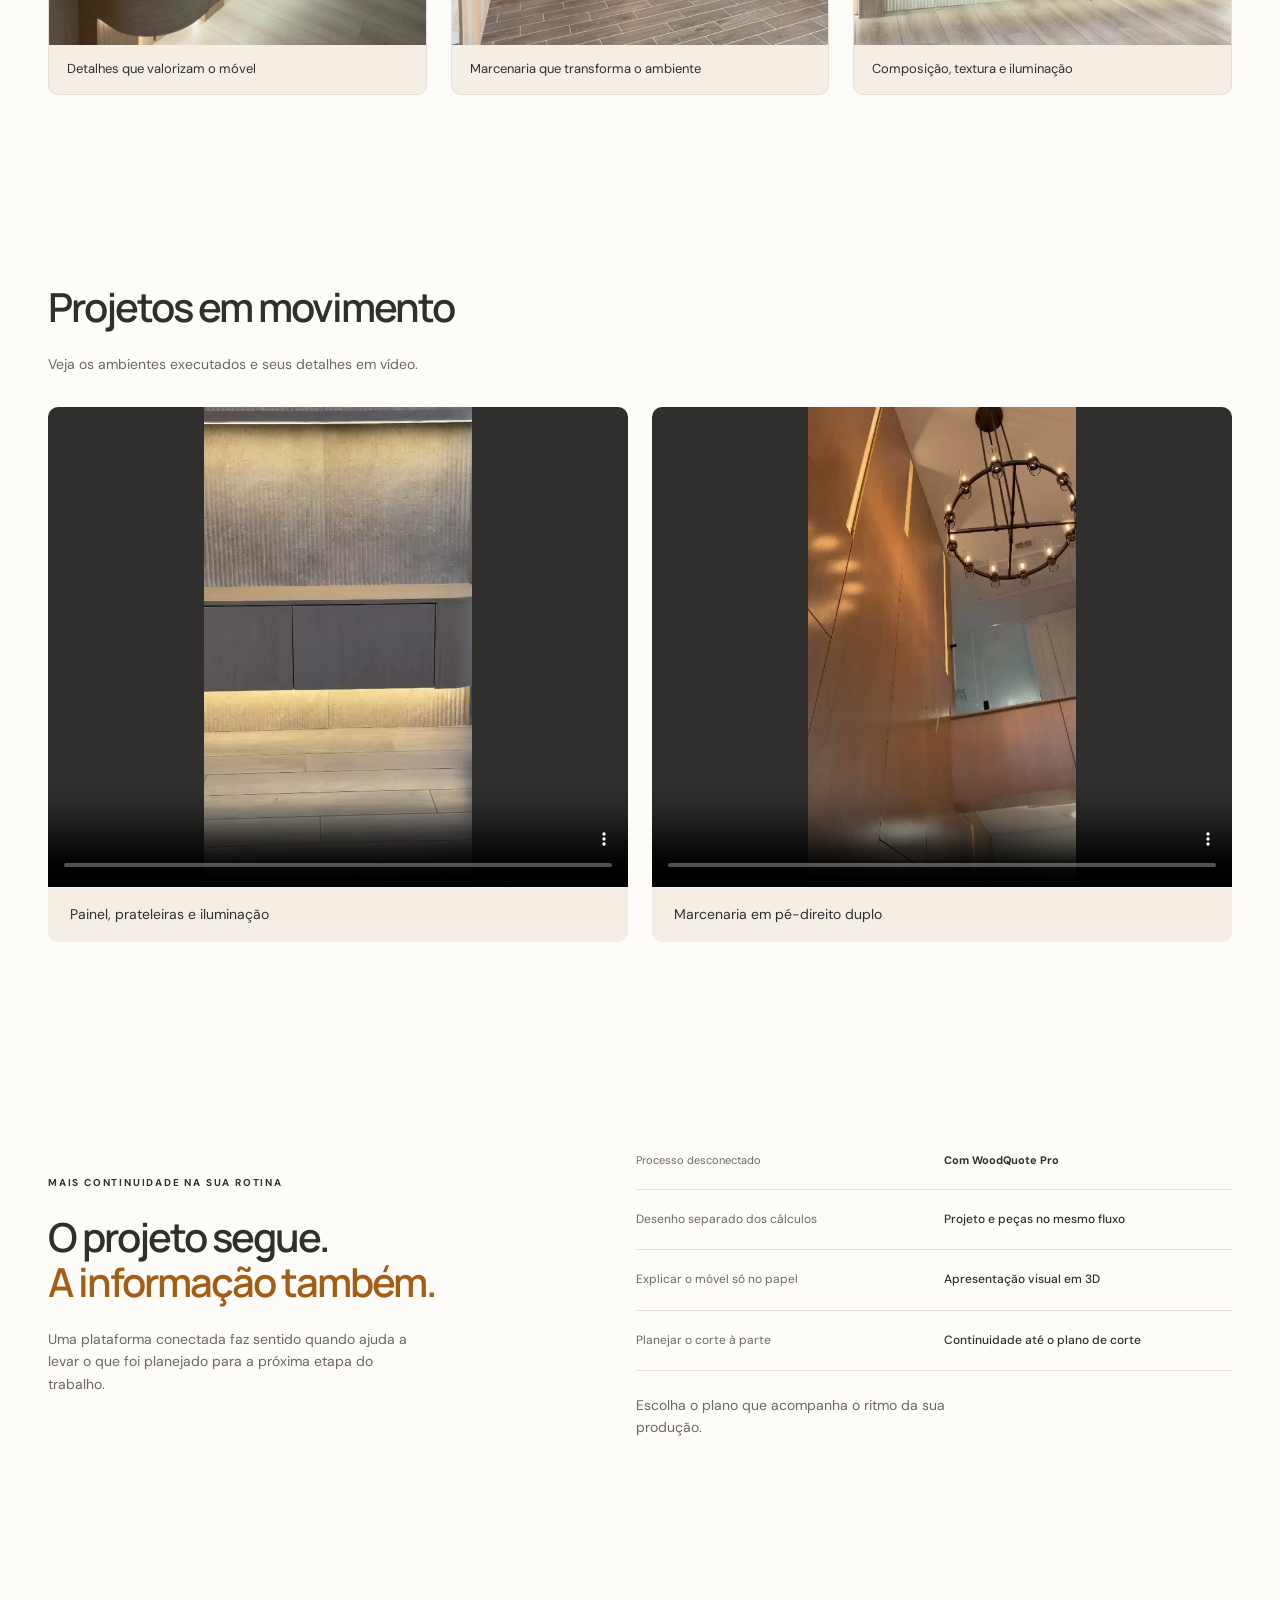
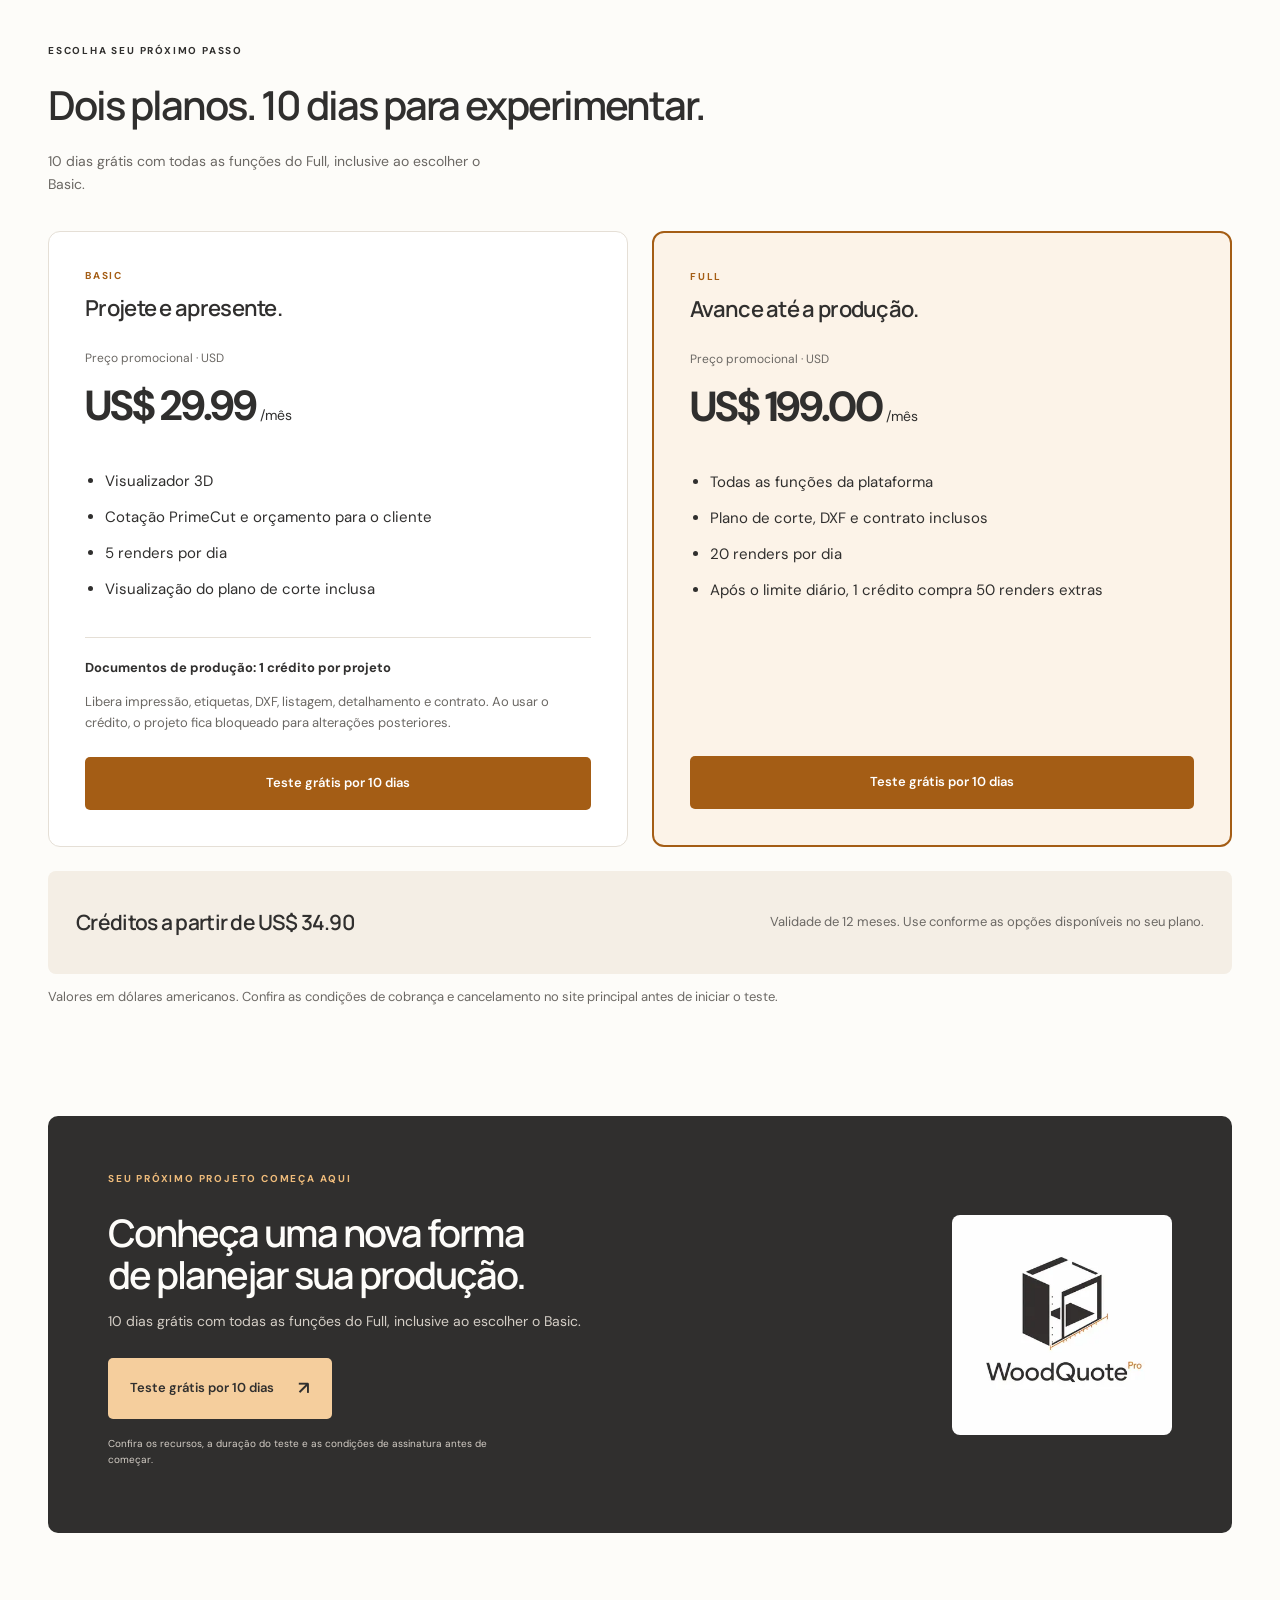
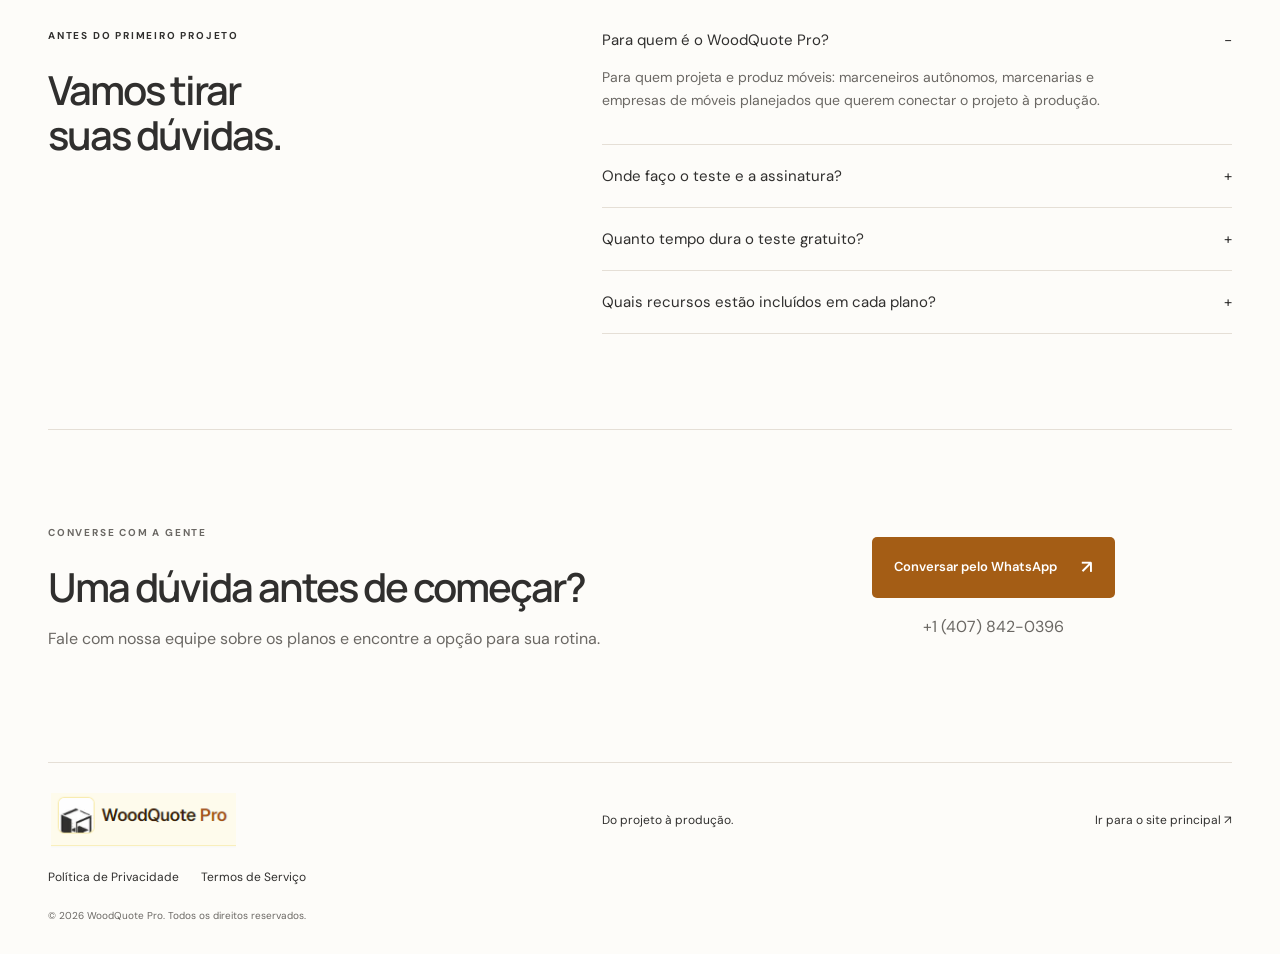
==== commit 1ae3ad8c: "Use actual platform design in hero" ====
--- a/index.html
+++ b/index.html
@@ -4,7 +4,7 @@
   <meta charset="UTF-8"><meta name="viewport" content="width=device-width,initial-scale=1">
   <title>WoodQuote Pro — Do projeto à produção</title>
   <meta name="description" content="Conheça o WoodQuote Pro: projeto de móveis, visualização 3D e preparação para produção em uma única plataforma.">
-  <link rel="stylesheet" href="styles.css?v=20261113"><script src="script.js" defer></script><script src="locales.js?v=20261113" defer></script>
+  <link rel="stylesheet" href="styles.css?v=20261113-platform"><script src="script.js" defer></script><script src="locales.js?v=20261113" defer></script>
 </head>
 <body>
 <header class="header wrap">
@@ -23,7 +23,7 @@
   <p class="lead">Projete móveis em 3D, organize as peças e planeje o corte em um fluxo conectado. Leve sua próxima ideia para a oficina com mais clareza em cada etapa.</p>
   <div class="actions"><a class="button" href="#comecar">Teste grátis por 10 dias <span aria-hidden="true">↗</span></a><a class="text-link" href="#contato">Falar com a equipe <span aria-hidden="true">↓</span></a></div>
   <p class="hero-foot">10 dias grátis com todas as funções do Full, inclusive ao escolher o Basic.</p></div>
-  <figure class="hero-art real-hero"><img src="projeto-real-painel.jpeg" width="768" height="1024" fetchpriority="high" alt="Painel de TV executado com prateleiras iluminadas e lareira"><figcaption>PROJETO REAL. POSSIBILIDADES CONCRETAS.</figcaption></figure>
+  <figure class="hero-art real-hero platform-hero"><img src="plataforma-painel.jpeg" width="1600" height="603" fetchpriority="high" alt="Painel de TV no visualizador 3D do WoodQuote Pro"><figcaption>Na plataforma · visualização 3D</figcaption></figure>
 </section>
 <div class="flow-strip"><div class="wrap"><span>MENOS ETAPAS DESCONECTADAS.</span><p>Projeto 3D <b>→</b> Peças <b>→</b> Plano de corte <b>→</b> Produção</p></div></div>
 <section class="section wrap" id="beneficios"><div class="section-heading"><p class="eyebrow">SUA ROTINA PODE SER DIFERENTE</p><h2>O trabalho é sob medida.<br><em>O retrabalho não precisa ser.</em></h2><p>Quem vive de marcenaria sabe: uma decisão no projeto acompanha a peça até a montagem.</p></div>
@@ -43,3 +43,4 @@
 
 
 
+
--- a/styles.css
+++ b/styles.css
@@ -23,3 +23,6 @@
 figure{margin:0}.real-hero{height:580px;background:#302f2e}.real-hero>img{width:100%;height:100%;object-fit:cover}.real-hero figcaption{position:absolute;bottom:0;padding:32px 24px 20px;width:100%;background:linear-gradient(transparent,rgba(0,0,0,.8));color:white;font-size:10px;letter-spacing:1.5px}.project-pair{display:grid;grid-template-columns:1.6fr 1fr;gap:24px;margin-top:32px}.project-pair figure,.project-gallery figure{overflow:hidden;border:1px solid var(--line);border-radius:10px;background:#f4eee5}.project-pair img{display:block;width:100%;height:410px;object-fit:contain}.project-pair figure:last-child img{object-fit:cover}.project-pair figcaption,.project-gallery figcaption{padding:14px 18px;font-size:13px}.project-gallery{display:grid;grid-template-columns:repeat(3,1fr);gap:24px;margin-top:24px}.project-gallery img{display:block;width:100%;height:360px;object-fit:cover}.pricing-grid{display:grid;grid-template-columns:1fr 1fr;gap:24px;margin-top:36px}.price-card{border:1px solid var(--line);border-radius:12px;padding:36px;display:flex;flex-direction:column;background:white}.price-card.featured{border:2px solid #a45d15;background:#fcf3e8}.price-card .eyebrow{color:#a45d15;margin-bottom:12px}.price-label{font-size:12px;color:var(--muted);margin:28px 0 0}.price{margin:4px 0 18px}.price strong{font-size:42px;letter-spacing:-2px}.price span{font-size:14px}.price-card ul{padding-left:20px;font-size:15px;margin:0 0 24px}.price-card li{margin:12px 0}.plan-detail{font-size:13px;border-top:1px solid var(--line);padding-top:20px;margin-bottom:24px}.plan-detail p{color:var(--muted);margin-bottom:0}.price-card .button{margin-top:auto}.credit-strip{display:flex;align-items:center;justify-content:space-between;gap:28px;background:#f4eee5;padding:28px;border-radius:8px;margin-top:24px}.credit-strip h3{font-size:21px;flex-shrink:0}.credit-strip p,.pricing-note{font-size:13px;color:var(--muted)}.contact-section{display:grid;grid-template-columns:1.4fr 1fr;align-items:center;gap:40px;border-top:1px solid var(--line)}.contact-section p{color:var(--muted)}.contact-section>div:last-child{text-align:center}@media(max-width:720px){.real-hero{height:460px}.project-pair,.pricing-grid,.contact-section{grid-template-columns:1fr}.project-pair img{height:auto}.project-pair figure:last-child img{max-height:500px}.project-gallery{grid-template-columns:1fr}.project-gallery img{height:400px}.price-card{padding:26px}.price strong{font-size:36px}.credit-strip{display:block}.credit-strip h3{line-height:1.4}.contact-section>div:last-child{text-align:left}}
 
 .video-grid{display:grid;grid-template-columns:1fr 1fr;gap:24px;margin-top:32px}.video-grid figure{background:#f4eee5;border-radius:10px;overflow:hidden}.video-grid video{display:block;width:100%;height:480px;background:#302f2e;object-fit:contain}.video-grid figcaption{padding:16px 22px;font-size:14px}@media(max-width:720px){.video-grid{grid-template-columns:1fr}.video-grid video{height:430px}}
+
+.platform-hero{height:auto;background:#e5edf1;border:1px solid var(--line)}.platform-hero>img{display:block;width:100%;height:auto;object-fit:contain}.platform-hero figcaption{position:static;background:#302f2e;padding:18px 22px;color:#fff;letter-spacing:1px}@media(max-width:720px){.platform-hero{height:auto}}
+
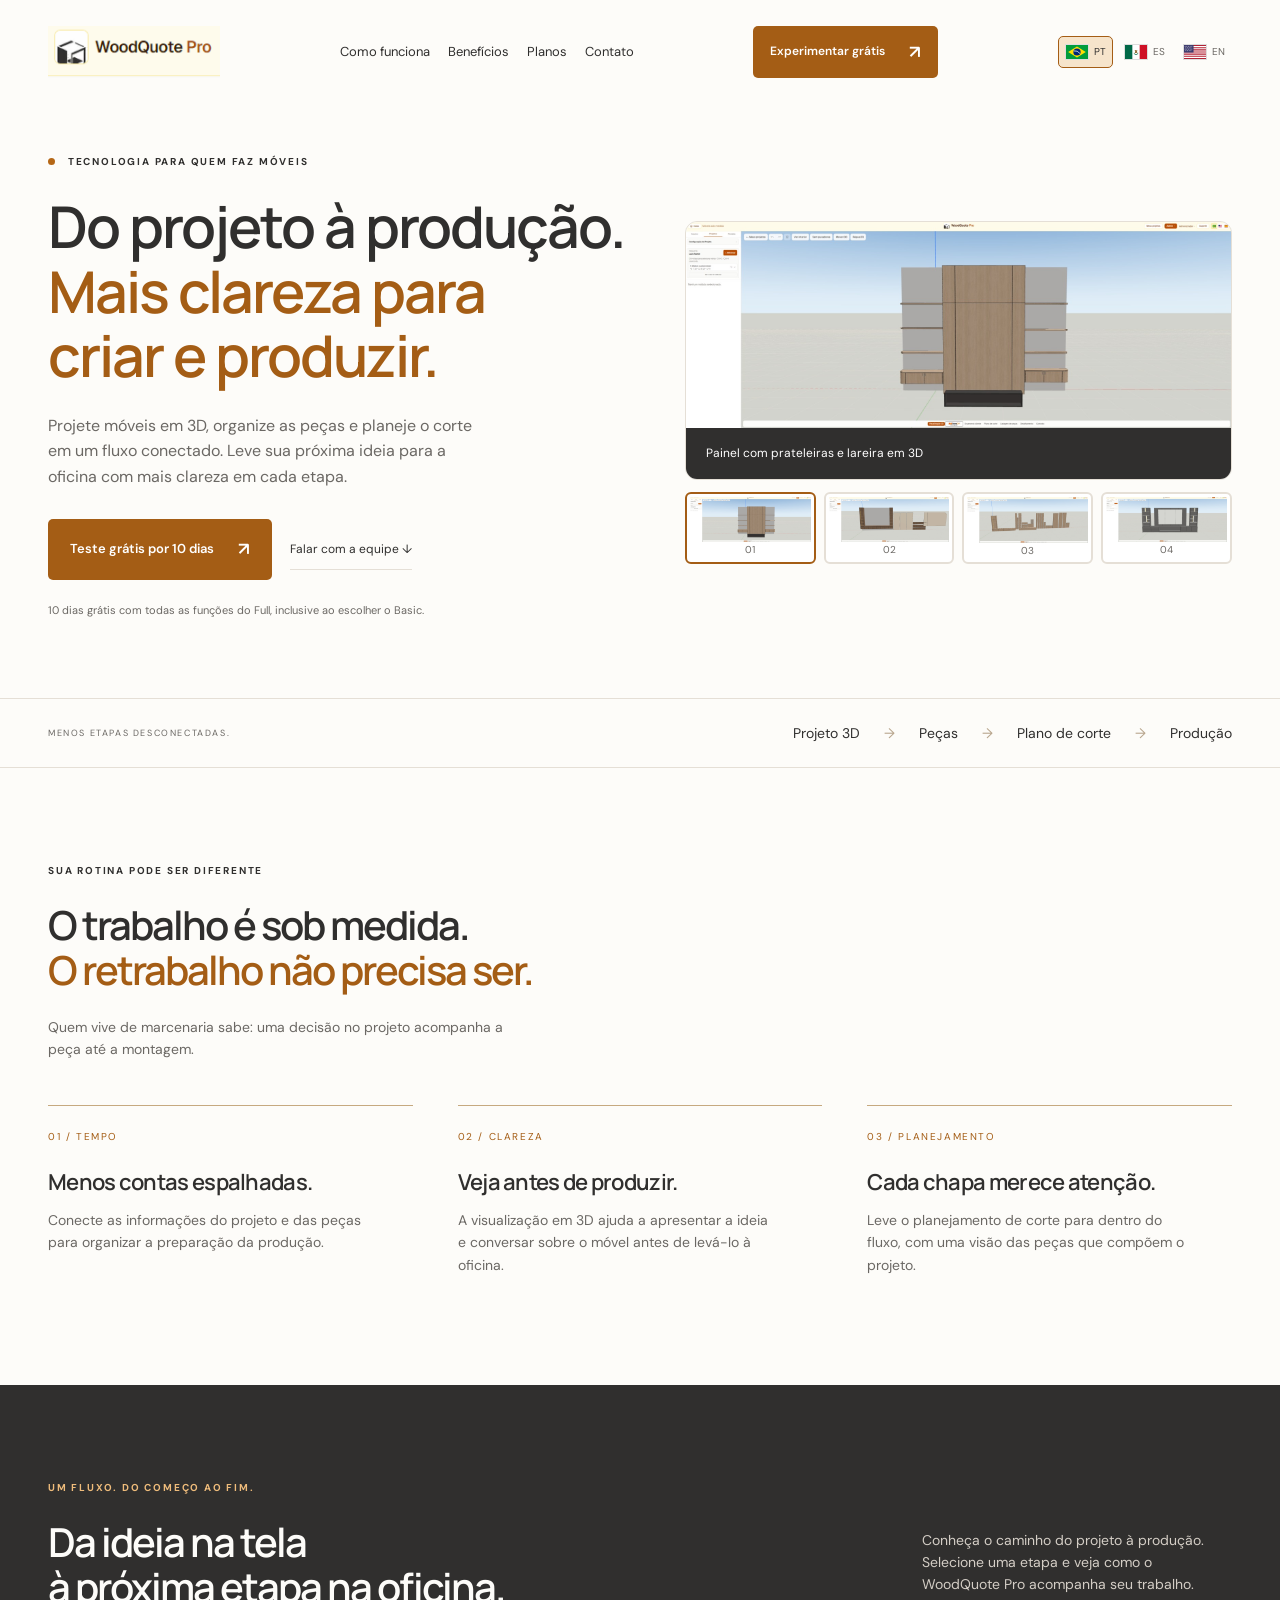
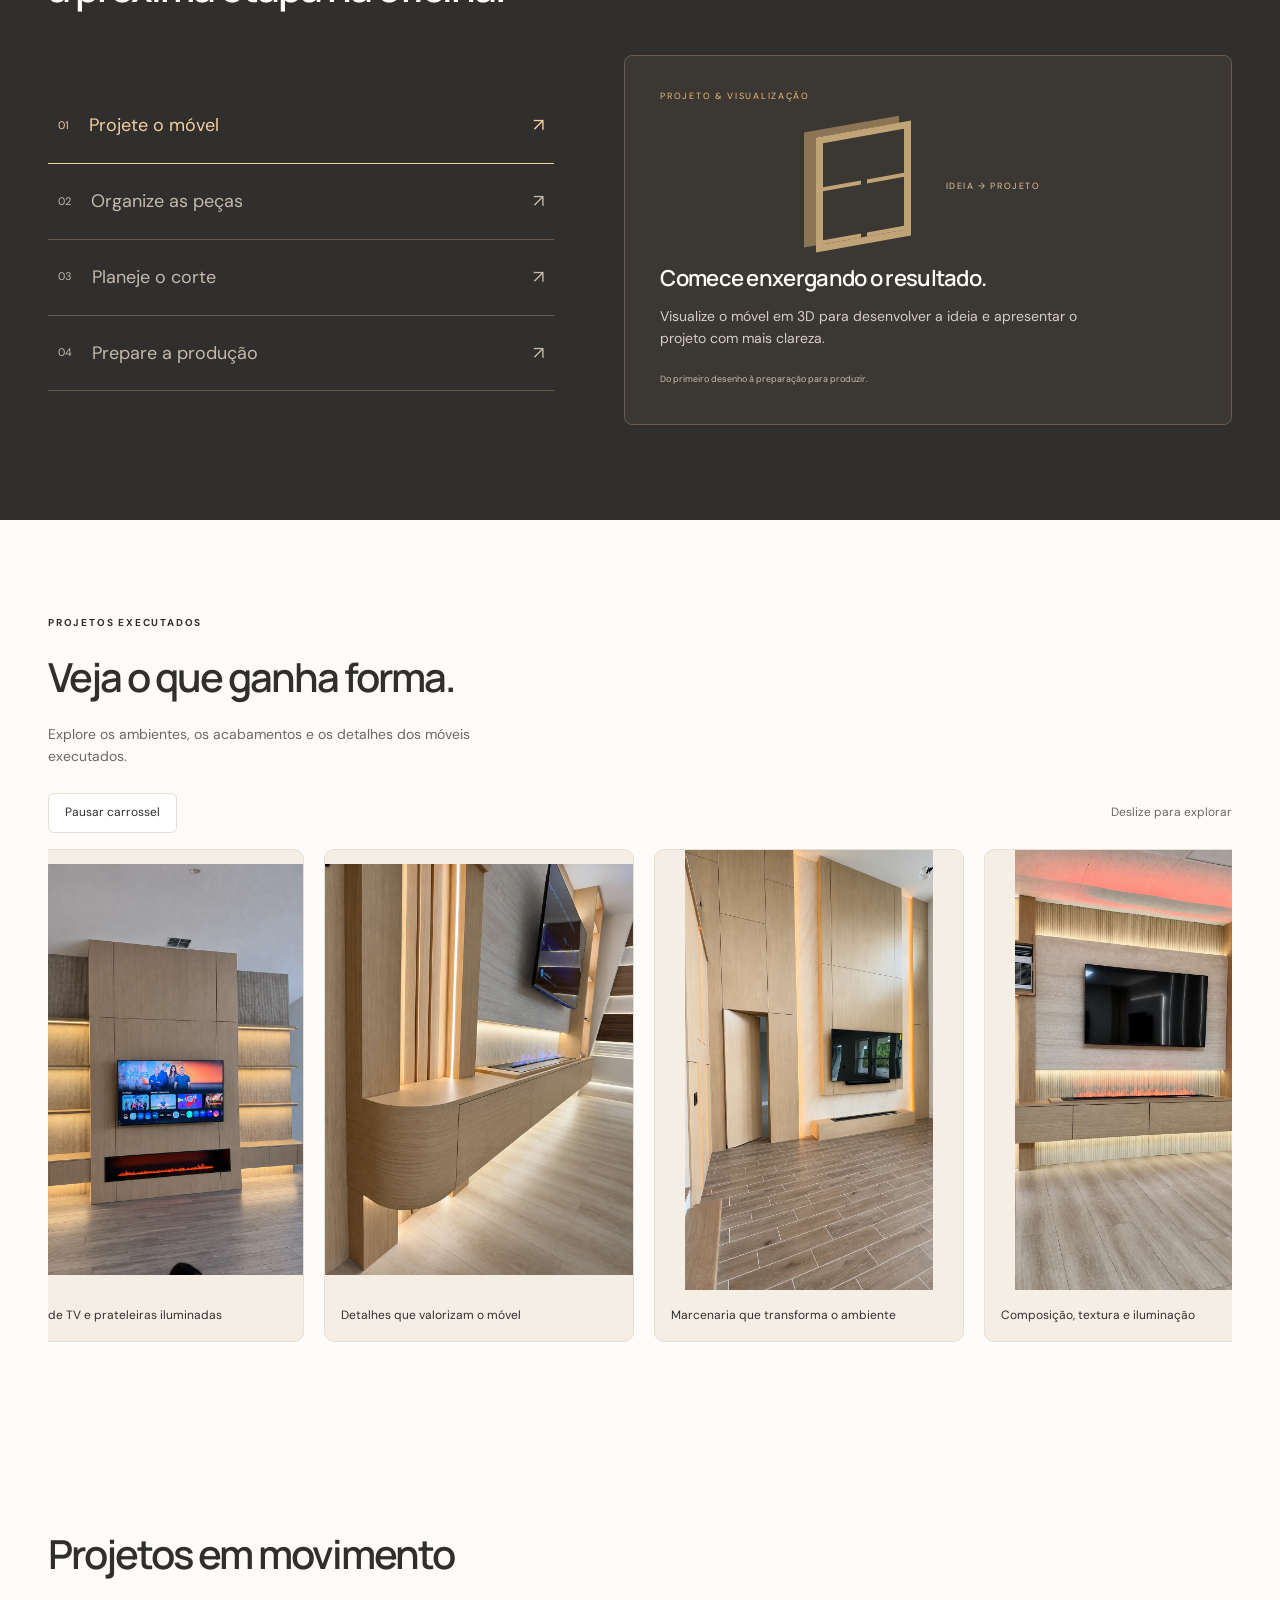
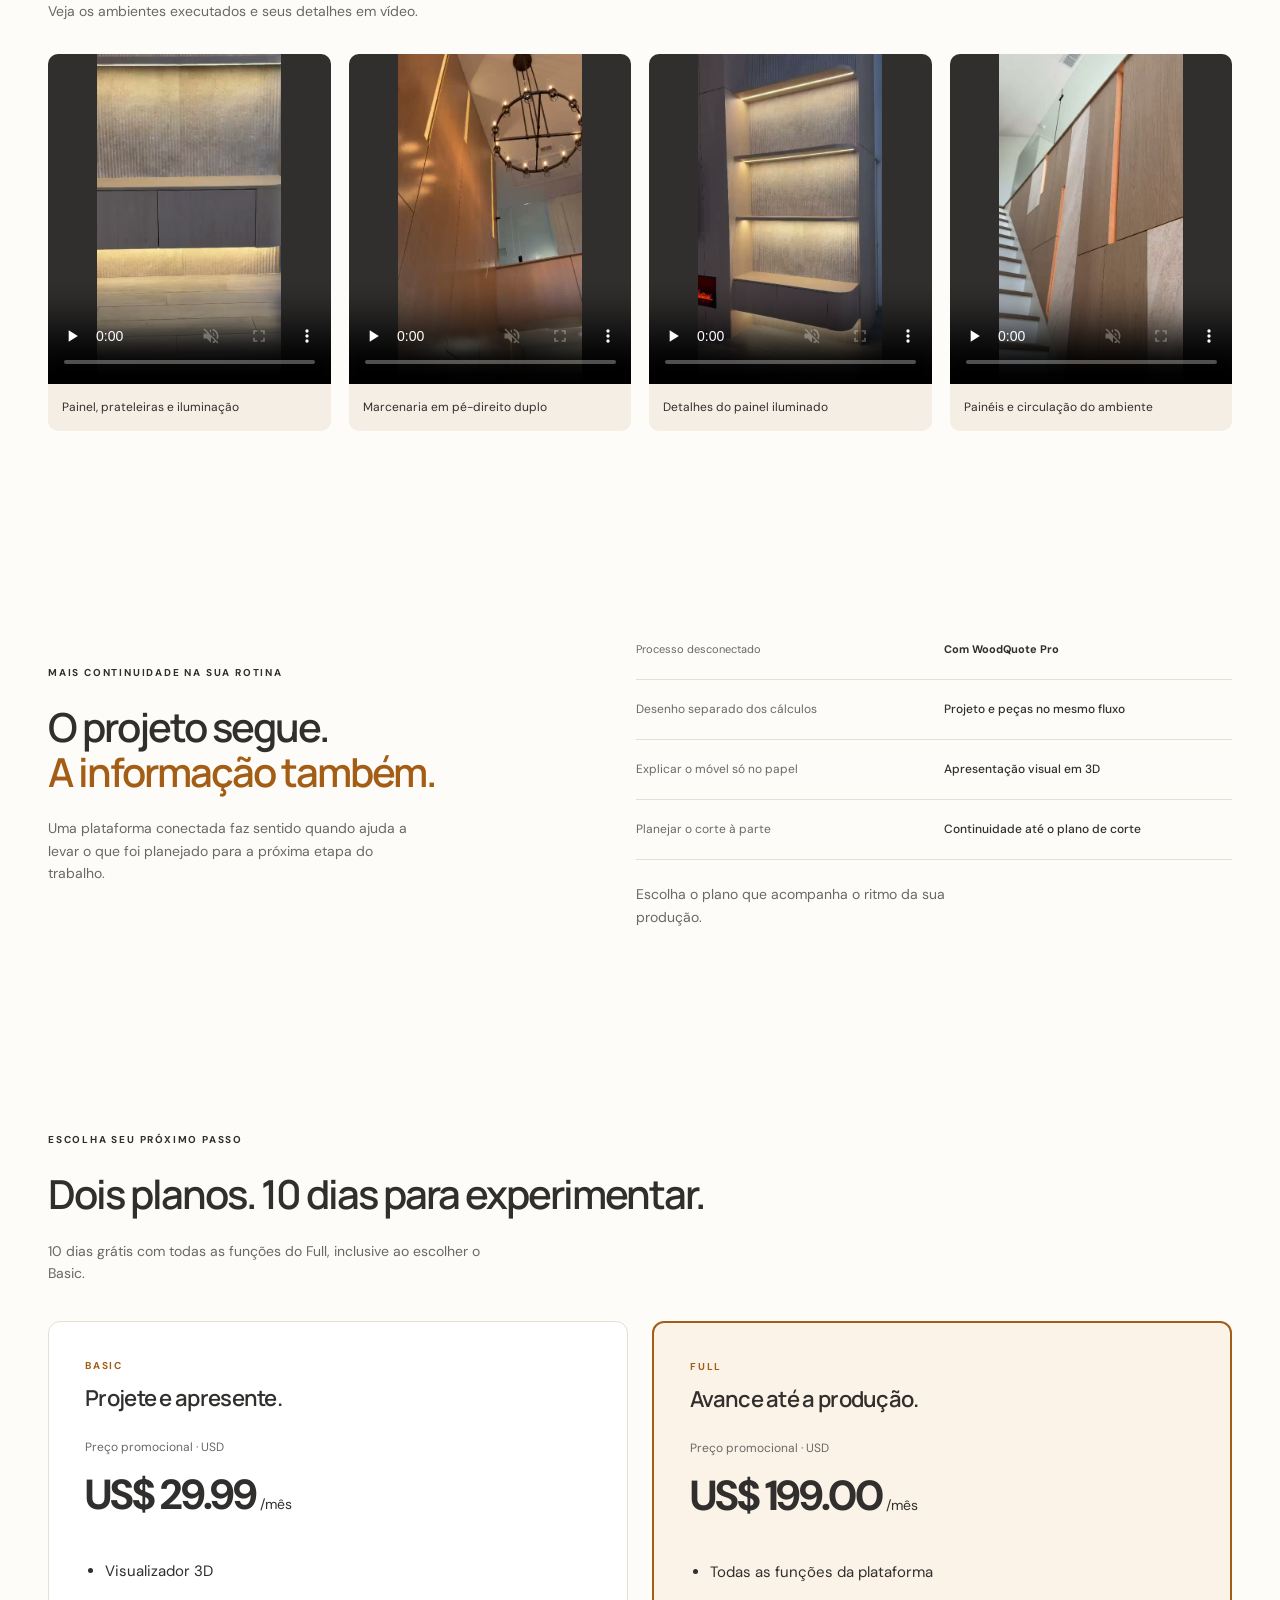
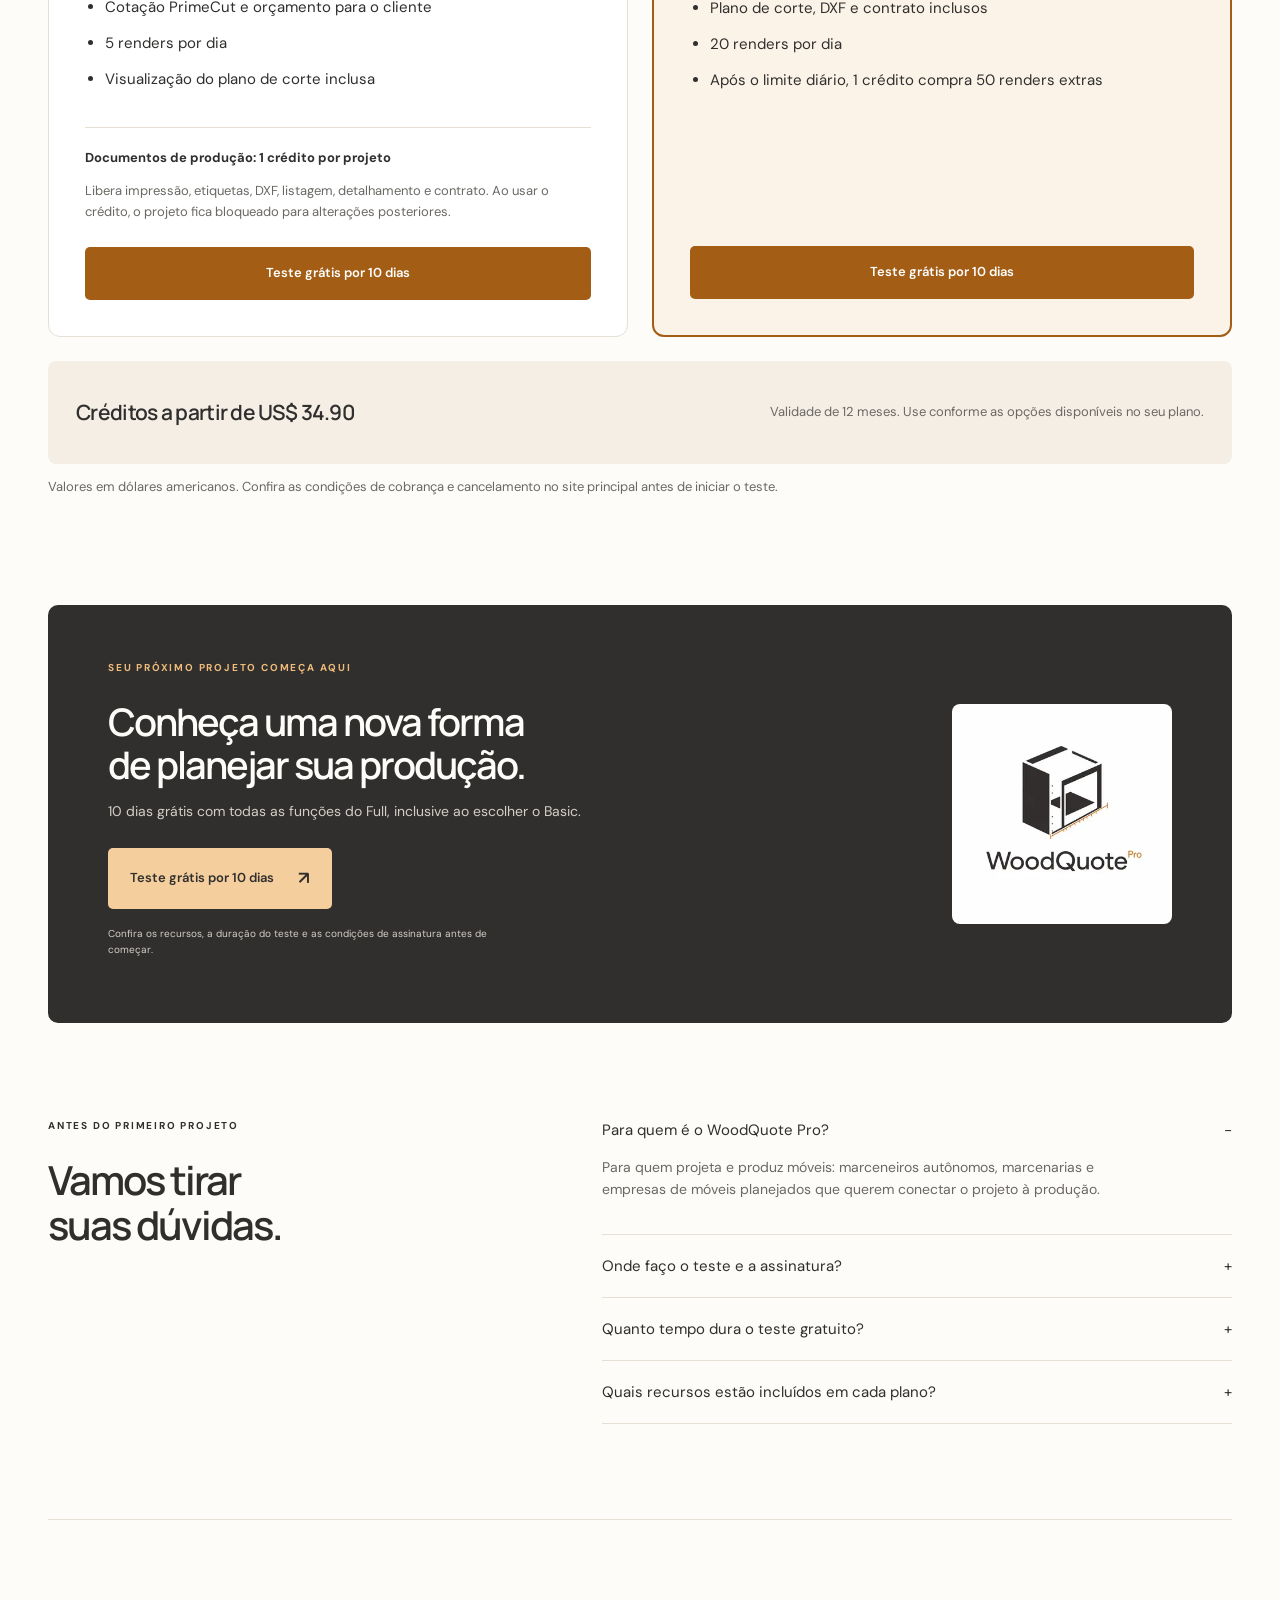
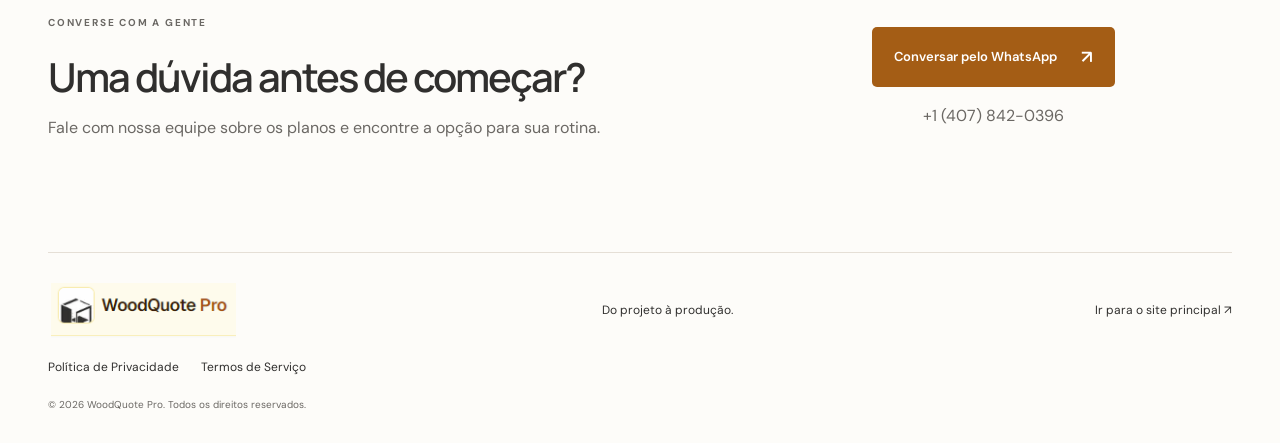
==== commit c5226bab: "Improve project gallery and compact video layout" ====
--- a/index.html
+++ b/index.html
@@ -4,7 +4,7 @@
   <meta charset="UTF-8"><meta name="viewport" content="width=device-width,initial-scale=1">
   <title>WoodQuote Pro — Do projeto à produção</title>
   <meta name="description" content="Conheça o WoodQuote Pro: projeto de móveis, visualização 3D e preparação para produção em uma única plataforma.">
-  <link rel="stylesheet" href="styles.css?v=20261113-platform"><script src="script.js" defer></script><script src="locales.js?v=20261113" defer></script>
+  <link rel="stylesheet" href="styles.css?v=20261113-gallery"><script src="script.js" defer></script><script src="media.js?v=20261113-gallery" defer></script><script src="locales.js?v=20261113-gallery" defer></script>
 </head>
 <body>
 <header class="header wrap">
@@ -23,7 +23,7 @@
   <p class="lead">Projete móveis em 3D, organize as peças e planeje o corte em um fluxo conectado. Leve sua próxima ideia para a oficina com mais clareza em cada etapa.</p>
   <div class="actions"><a class="button" href="#comecar">Teste grátis por 10 dias <span aria-hidden="true">↗</span></a><a class="text-link" href="#contato">Falar com a equipe <span aria-hidden="true">↓</span></a></div>
   <p class="hero-foot">10 dias grátis com todas as funções do Full, inclusive ao escolher o Basic.</p></div>
-  <figure class="hero-art real-hero platform-hero"><img src="plataforma-painel.jpeg" width="1600" height="603" fetchpriority="high" alt="Painel de TV no visualizador 3D do WoodQuote Pro"><figcaption>Na plataforma · visualização 3D</figcaption></figure>
+  <div class="platform-showcase"><div class="platform-slides"><figure class="platform-slide" ><img src="plataforma-projeto-1.jpeg" width="1600" height="603" alt="Painel com prateleiras e lareira em 3D" fetchpriority="high"><figcaption>Painel com prateleiras e lareira em 3D</figcaption></figure><figure class="platform-slide" hidden><img src="plataforma-projeto-2.jpeg" width="1600" height="603" alt="Composição de painéis no projeto 3D" loading="lazy"><figcaption>Composição de painéis no projeto 3D</figcaption></figure><figure class="platform-slide" hidden><img src="plataforma-projeto-3.jpeg" width="1600" height="603" alt="Peças organizadas na plataforma" loading="lazy"><figcaption>Peças organizadas na plataforma</figcaption></figure><figure class="platform-slide" hidden><img src="plataforma-projeto-4.jpeg" width="1600" height="603" alt="Painel e armários no visualizador 3D" loading="lazy"><figcaption>Painel e armários no visualizador 3D</figcaption></figure></div><div class="platform-picker" role="group" aria-label="Projetos na plataforma"><button type="button" data-project="0" aria-pressed="true" aria-label="Painel com prateleiras e lareira em 3D"><img src="plataforma-projeto-1.jpeg" alt="" width="160" height="60"><span>01</span></button><button type="button" data-project="1" aria-pressed="false" aria-label="Composição de painéis no projeto 3D"><img src="plataforma-projeto-2.jpeg" alt="" width="160" height="60"><span>02</span></button><button type="button" data-project="2" aria-pressed="false" aria-label="Peças organizadas na plataforma"><img src="plataforma-projeto-3.jpeg" alt="" width="160" height="60"><span>03</span></button><button type="button" data-project="3" aria-pressed="false" aria-label="Painel e armários no visualizador 3D"><img src="plataforma-projeto-4.jpeg" alt="" width="160" height="60"><span>04</span></button></div></div>
 </section>
 <div class="flow-strip"><div class="wrap"><span>MENOS ETAPAS DESCONECTADAS.</span><p>Projeto 3D <b>→</b> Peças <b>→</b> Plano de corte <b>→</b> Produção</p></div></div>
 <section class="section wrap" id="beneficios"><div class="section-heading"><p class="eyebrow">SUA ROTINA PODE SER DIFERENTE</p><h2>O trabalho é sob medida.<br><em>O retrabalho não precisa ser.</em></h2><p>Quem vive de marcenaria sabe: uma decisão no projeto acompanha a peça até a montagem.</p></div>
@@ -31,8 +31,7 @@
 <section class="workflow section" id="como-funciona"><div class="wrap"><div class="workflow-heading"><div><p class="eyebrow">UM FLUXO. DO COMEÇO AO FIM.</p><h2>Da ideia na tela<br>à próxima etapa na oficina.</h2></div><p>Conheça o caminho do projeto à produção. Selecione uma etapa e veja como o WoodQuote Pro acompanha seu trabalho.</p></div>
 <div class="workflow-body"><div class="steps" role="tablist" aria-label="Etapas do projeto" aria-orientation="vertical"><button id="tab-projeto" role="tab" aria-selected="true" aria-controls="step-panel" data-step="0"><span>01</span> Projete o móvel <b>↗</b></button><button id="tab-pecas" role="tab" aria-selected="false" aria-controls="step-panel" tabindex="-1" data-step="1"><span>02</span> Organize as peças <b>↗</b></button><button id="tab-corte" role="tab" aria-selected="false" aria-controls="step-panel" tabindex="-1" data-step="2"><span>03</span> Planeje o corte <b>↗</b></button><button id="tab-producao" role="tab" aria-selected="false" aria-controls="step-panel" tabindex="-1" data-step="3"><span>04</span> Prepare a produção <b>↗</b></button></div>
 <div id="step-panel" class="step-panel" role="tabpanel" tabindex="0" aria-labelledby="tab-projeto"><span class="panel-label">PROJETO & VISUALIZAÇÃO</span><div class="step-art" aria-hidden="true"><div class="mini-cabinet"><i></i><i></i><i></i><i></i></div><div class="dimension">IDEIA → PROJETO</div></div><h3>Comece enxergando o resultado.</h3><p id="step-description">Visualize o móvel em 3D para desenvolver a ideia e apresentar o projeto com mais clareza.</p><small>Do primeiro desenho à preparação para produzir.</small></div></div></div></section>
-<section class="section wrap" id="projetos"><div class="section-heading"><p class="eyebrow">DA TELA AO AMBIENTE</p><h2>Veja o que ganha forma.</h2><p>Projetos na plataforma e móveis já executados: explore ideias, volumes e detalhes.</p></div><div class="project-pair"><figure><img src="plataforma-painel.jpeg" width="1600" height="603" loading="lazy" alt="Painel de TV no visualizador 3D do WoodQuote Pro"><figcaption>Na plataforma · visualização 3D</figcaption></figure><figure><img src="projeto-real-painel.jpeg" width="768" height="1024" loading="lazy" alt="Painel de TV executado com prateleiras iluminadas e lareira"><figcaption>No ambiente · projeto executado</figcaption></figure></div><div class="project-gallery"><figure><img src="projeto-real-detalhe.jpeg" loading="lazy" width="576" height="1024" alt="Detalhes que valorizam o móvel"><figcaption>Detalhes que valorizam o móvel</figcaption></figure><figure><img src="projeto-real-alto.jpeg" loading="lazy" width="576" height="1024" alt="Marcenaria que transforma o ambiente"><figcaption>Marcenaria que transforma o ambiente</figcaption></figure><figure><img src="projeto-real-luz.jpeg" loading="lazy" width="576" height="1024" alt="Composição, textura e iluminação"><figcaption>Composição, textura e iluminação</figcaption></figure></div></section>
-<section class="section wrap project-videos"><div class="section-heading"><h2>Projetos em movimento</h2><p>Veja os ambientes executados e seus detalhes em vídeo.</p></div><div class="video-grid"><figure><video controls muted playsinline preload="none" poster="projeto-video-1.mp4.jpg" aria-label="Painel, prateleiras e iluminação"><source src="projeto-video-1.mp4" type="video/mp4"><p>Seu navegador não suporta vídeo.</p></video><figcaption>Painel, prateleiras e iluminação</figcaption></figure><figure><video controls muted playsinline preload="none" poster="projeto-video-2.mp4.jpg" aria-label="Marcenaria em pé-direito duplo"><source src="projeto-video-2.mp4" type="video/mp4"><p>Seu navegador não suporta vídeo.</p></video><figcaption>Marcenaria em pé-direito duplo</figcaption></figure></div></section><section class="section wrap comparison"><div><p class="eyebrow">MAIS CONTINUIDADE NA SUA ROTINA</p><h2>O projeto segue.<br><em>A informação também.</em></h2><p>Uma plataforma conectada faz sentido quando ajuda a levar o que foi planejado para a próxima etapa do trabalho.</p></div><div class="compare-table"><div class="compare-row table-head"><span>Processo desconectado</span><strong>Com WoodQuote Pro</strong></div><div class="compare-row"><span>Desenho separado dos cálculos</span><strong>Projeto e peças no mesmo fluxo</strong></div><div class="compare-row"><span>Explicar o móvel só no papel</span><strong>Apresentação visual em 3D</strong></div><div class="compare-row"><span>Planejar o corte à parte</span><strong>Continuidade até o plano de corte</strong></div><p class="table-note">Escolha o plano que acompanha o ritmo da sua produção.</p></div></section>
+<section class="section wrap" id="projetos"><div class="section-heading"><p class="eyebrow">PROJETOS EXECUTADOS</p><h2>Veja o que ganha forma.</h2><p>Explore os ambientes, os acabamentos e os detalhes dos móveis executados.</p></div><div class="carousel-controls"><button type="button" id="carousel-pause" aria-pressed="false">Pausar carrossel</button><p>Deslize para explorar</p></div><div class="photo-carousel" tabindex="0" role="region" aria-label="Galeria de projetos executados"><div class="carousel-track"><div class="carousel-set"><figure class="carousel-card" ><img src="projeto-painel-hd.webp" width="1086" height="1448" alt="Painel de TV e prateleiras iluminadas" loading="lazy" decoding="async"><figcaption>Painel de TV e prateleiras iluminadas</figcaption></figure><figure class="carousel-card" ><img src="projeto-detalhe-hd.webp" width="1086" height="1448" alt="Detalhes que valorizam o móvel" loading="lazy" decoding="async"><figcaption>Detalhes que valorizam o móvel</figcaption></figure><figure class="carousel-card" ><img src="projeto-alto-hd.webp" width="941" height="1672" alt="Marcenaria que transforma o ambiente" loading="lazy" decoding="async"><figcaption>Marcenaria que transforma o ambiente</figcaption></figure><figure class="carousel-card" ><img src="projeto-luz-hd.webp" width="941" height="1672" alt="Composição, textura e iluminação" loading="lazy" decoding="async"><figcaption>Composição, textura e iluminação</figcaption></figure></div><div class="carousel-set" aria-hidden="true"><figure class="carousel-card" aria-hidden="true"><img src="projeto-painel-hd.webp" width="1086" height="1448" alt="" loading="lazy" decoding="async"><figcaption>Painel de TV e prateleiras iluminadas</figcaption></figure><figure class="carousel-card" aria-hidden="true"><img src="projeto-detalhe-hd.webp" width="1086" height="1448" alt="" loading="lazy" decoding="async"><figcaption>Detalhes que valorizam o móvel</figcaption></figure><figure class="carousel-card" aria-hidden="true"><img src="projeto-alto-hd.webp" width="941" height="1672" alt="" loading="lazy" decoding="async"><figcaption>Marcenaria que transforma o ambiente</figcaption></figure><figure class="carousel-card" aria-hidden="true"><img src="projeto-luz-hd.webp" width="941" height="1672" alt="" loading="lazy" decoding="async"><figcaption>Composição, textura e iluminação</figcaption></figure></div></div></div></section><section class="section wrap project-videos"><div class="section-heading"><h2>Projetos em movimento</h2><p>Veja os ambientes executados e seus detalhes em vídeo.</p></div><div class="video-grid"><figure><video controls muted playsinline preload="none" poster="projeto-video-1.mp4.jpg" aria-label="Painel, prateleiras e iluminação"><source src="projeto-video-1.mp4" type="video/mp4"><p>Seu navegador não suporta vídeo.</p></video><figcaption>Painel, prateleiras e iluminação</figcaption></figure><figure><video controls muted playsinline preload="none" poster="projeto-video-2.mp4.jpg" aria-label="Marcenaria em pé-direito duplo"><source src="projeto-video-2.mp4" type="video/mp4"><p>Seu navegador não suporta vídeo.</p></video><figcaption>Marcenaria em pé-direito duplo</figcaption></figure><figure><video controls muted playsinline preload="none" poster="projeto-video-3.mp4.jpg" aria-label="Detalhes do painel iluminado"><source src="projeto-video-3.mp4" type="video/mp4"><p>Seu navegador não suporta vídeo.</p></video><figcaption>Detalhes do painel iluminado</figcaption></figure><figure><video controls muted playsinline preload="none" poster="projeto-video-4.mp4.jpg" aria-label="Painéis e circulação do ambiente"><source src="projeto-video-4.mp4" type="video/mp4"><p>Seu navegador não suporta vídeo.</p></video><figcaption>Painéis e circulação do ambiente</figcaption></figure></div></section><section class="section wrap comparison"><div><p class="eyebrow">MAIS CONTINUIDADE NA SUA ROTINA</p><h2>O projeto segue.<br><em>A informação também.</em></h2><p>Uma plataforma conectada faz sentido quando ajuda a levar o que foi planejado para a próxima etapa do trabalho.</p></div><div class="compare-table"><div class="compare-row table-head"><span>Processo desconectado</span><strong>Com WoodQuote Pro</strong></div><div class="compare-row"><span>Desenho separado dos cálculos</span><strong>Projeto e peças no mesmo fluxo</strong></div><div class="compare-row"><span>Explicar o móvel só no papel</span><strong>Apresentação visual em 3D</strong></div><div class="compare-row"><span>Planejar o corte à parte</span><strong>Continuidade até o plano de corte</strong></div><p class="table-note">Escolha o plano que acompanha o ritmo da sua produção.</p></div></section>
 <section class="section wrap" id="planos"><div class="section-heading"><p class="eyebrow">ESCOLHA SEU PRÓXIMO PASSO</p><h2>Dois planos. 10 dias para experimentar.</h2><p>10 dias grátis com todas as funções do Full, inclusive ao escolher o Basic.</p></div><div class="pricing-grid"><article class="price-card"><p class="eyebrow">BASIC</p><h3>Projete e apresente.</h3><p class="price-label">Preço promocional · USD</p><p class="price"><strong>US$ 29.99</strong> <span>/mês</span></p><ul><li>Visualizador 3D</li><li>Cotação PrimeCut e orçamento para o cliente</li><li>5 renders por dia</li><li>Visualização do plano de corte inclusa</li></ul><div class="plan-detail"><strong>Documentos de produção: 1 crédito por projeto</strong><p>Libera impressão, etiquetas, DXF, listagem, detalhamento e contrato. Ao usar o crédito, o projeto fica bloqueado para alterações posteriores.</p></div><a class="button" href="https://woodquotepro.com/" data-main-site>Teste grátis por 10 dias</a></article><article class="price-card featured"><p class="eyebrow">FULL</p><h3>Avance até a produção.</h3><p class="price-label">Preço promocional · USD</p><p class="price"><strong>US$ 199.00</strong> <span>/mês</span></p><ul><li>Todas as funções da plataforma</li><li>Plano de corte, DXF e contrato inclusos</li><li>20 renders por dia</li><li>Após o limite diário, 1 crédito compra 50 renders extras</li></ul><a class="button" href="https://woodquotepro.com/" data-main-site>Teste grátis por 10 dias</a></article></div><aside class="credit-strip"><h3>Créditos a partir de US$ 34.90</h3><p>Validade de 12 meses. Use conforme as opções disponíveis no seu plano.</p></aside><p class="pricing-note">Valores em dólares americanos. Confira as condições de cobrança e cancelamento no site principal antes de iniciar o teste.</p></section>
 <section class="start-section wrap" id="comecar"><div><p class="eyebrow">SEU PRÓXIMO PROJETO COMEÇA AQUI</p><h2>Conheça uma nova forma<br>de planejar sua produção.</h2><p>10 dias grátis com todas as funções do Full, inclusive ao escolher o Basic.</p><a class="button light" href="https://woodquotepro.com/" data-main-site>Teste grátis por 10 dias <span aria-hidden="true">↗</span></a><p class="offer-note">Confira os recursos, a duração do teste e as condições de assinatura antes de começar.</p></div><div class="start-mark"><img src="woodquote-logo-original.png" width="384" height="384" alt="WoodQuote Pro — logotipo original"></div></section>
 <section class="section wrap faq" id="duvidas"><div><p class="eyebrow">ANTES DO PRIMEIRO PROJETO</p><h2>Vamos tirar<br>suas dúvidas.</h2></div><div><details open><summary>Para quem é o WoodQuote Pro?</summary><p>Para quem projeta e produz móveis: marceneiros autônomos, marcenarias e empresas de móveis planejados que querem conectar o projeto à produção.</p></details><details><summary>Onde faço o teste e a assinatura?</summary><p>No site principal do WoodQuote Pro. Esta página apresenta a solução e direciona você para lá.</p></details><details><summary>Quanto tempo dura o teste gratuito?</summary><p>10 dias grátis com todas as funções do Full, inclusive ao escolher o Basic.</p></details><details><summary>Quais recursos estão incluídos em cada plano?</summary><p>Basic inclui 5 renders por dia e visualização do plano de corte. Full inclui todas as funções e 20 renders por dia. Veja a comparação de planos acima para conhecer as regras de créditos.</p></details></div></section>
--- a/styles.css
+++ b/styles.css
@@ -26,3 +26,8 @@
 
 .platform-hero{height:auto;background:#e5edf1;border:1px solid var(--line)}.platform-hero>img{display:block;width:100%;height:auto;object-fit:contain}.platform-hero figcaption{position:static;background:#302f2e;padding:18px 22px;color:#fff;letter-spacing:1px}@media(max-width:720px){.platform-hero{height:auto}}
 
+
+/* Preserve full project photographs at every breakpoint. */
+.project-pair{align-items:center;grid-template-columns:1.35fr 1fr}.project-pair figure:last-child img{height:auto;max-height:none;object-fit:contain}.project-gallery{align-items:start}.project-gallery img{height:auto;object-fit:contain}.project-gallery figure{background:#f4eee5}.project-gallery figcaption{min-height:68px}@media(max-width:720px){.project-pair{grid-template-columns:1fr}.project-gallery{gap:28px}.project-gallery img,.project-pair figure:last-child img{height:auto;max-height:none}.project-gallery figcaption{min-height:0;padding:16px 18px}}
+
+.platform-showcase{min-width:0}.platform-slides{border:1px solid var(--line);border-radius:12px;overflow:hidden;background:#eef2f3}.platform-slide[hidden]{display:none}.platform-slide>img{display:block;width:100%;height:auto;aspect-ratio:1600/603;object-fit:contain}.platform-slide figcaption{background:#302f2e;color:white;padding:16px 20px;font-size:12px}.platform-picker{display:grid;grid-template-columns:repeat(4,1fr);gap:8px;margin-top:12px}.platform-picker button{padding:3px;background:white;border:2px solid var(--line);border-radius:6px;cursor:pointer;position:relative;overflow:hidden}.platform-picker button[aria-pressed=true]{border-color:#a45d15}.platform-picker img{display:block;width:100%;height:auto}.platform-picker span{display:block;font-size:10px;color:#6b6864}.carousel-controls{display:flex;align-items:center;justify-content:space-between;gap:16px;margin:24px 0 14px}.carousel-controls button{border:1px solid var(--line);border-radius:6px;padding:9px 16px;background:white;color:var(--ink);cursor:pointer;font-size:12px}.carousel-controls button[aria-pressed=true]{background:#302f2e;color:#fff}.carousel-controls p{font-size:12px;color:var(--muted)}.photo-carousel{overflow-x:auto;scrollbar-width:thin;overscroll-behavior-x:contain}.carousel-track{display:flex;width:max-content}.carousel-set{display:flex;gap:20px;padding-right:20px}.carousel-card{width:310px;flex:none;background:#f4eee5;border-radius:10px;overflow:hidden;border:1px solid var(--line)}.carousel-card img{display:block;width:100%;height:440px;object-fit:contain;background:#f4eee5}.carousel-card figcaption{padding:16px;font-size:12px}.video-grid{grid-template-columns:repeat(4,minmax(0,1fr));gap:18px}.video-grid video{height:330px}.video-grid figcaption{padding:14px;font-size:12px}@media(max-width:900px){.video-grid{grid-template-columns:repeat(2,minmax(0,1fr))}.video-grid video{height:310px}}@media(max-width:720px){.carousel-card{width:270px}.carousel-card img{height:390px}.video-grid{gap:12px}.video-grid video{height:250px}.platform-slide figcaption{font-size:11px;padding:12px}.platform-picker{gap:6px}}@media(prefers-reduced-motion:reduce){.carousel-set[aria-hidden=true]{display:none}}
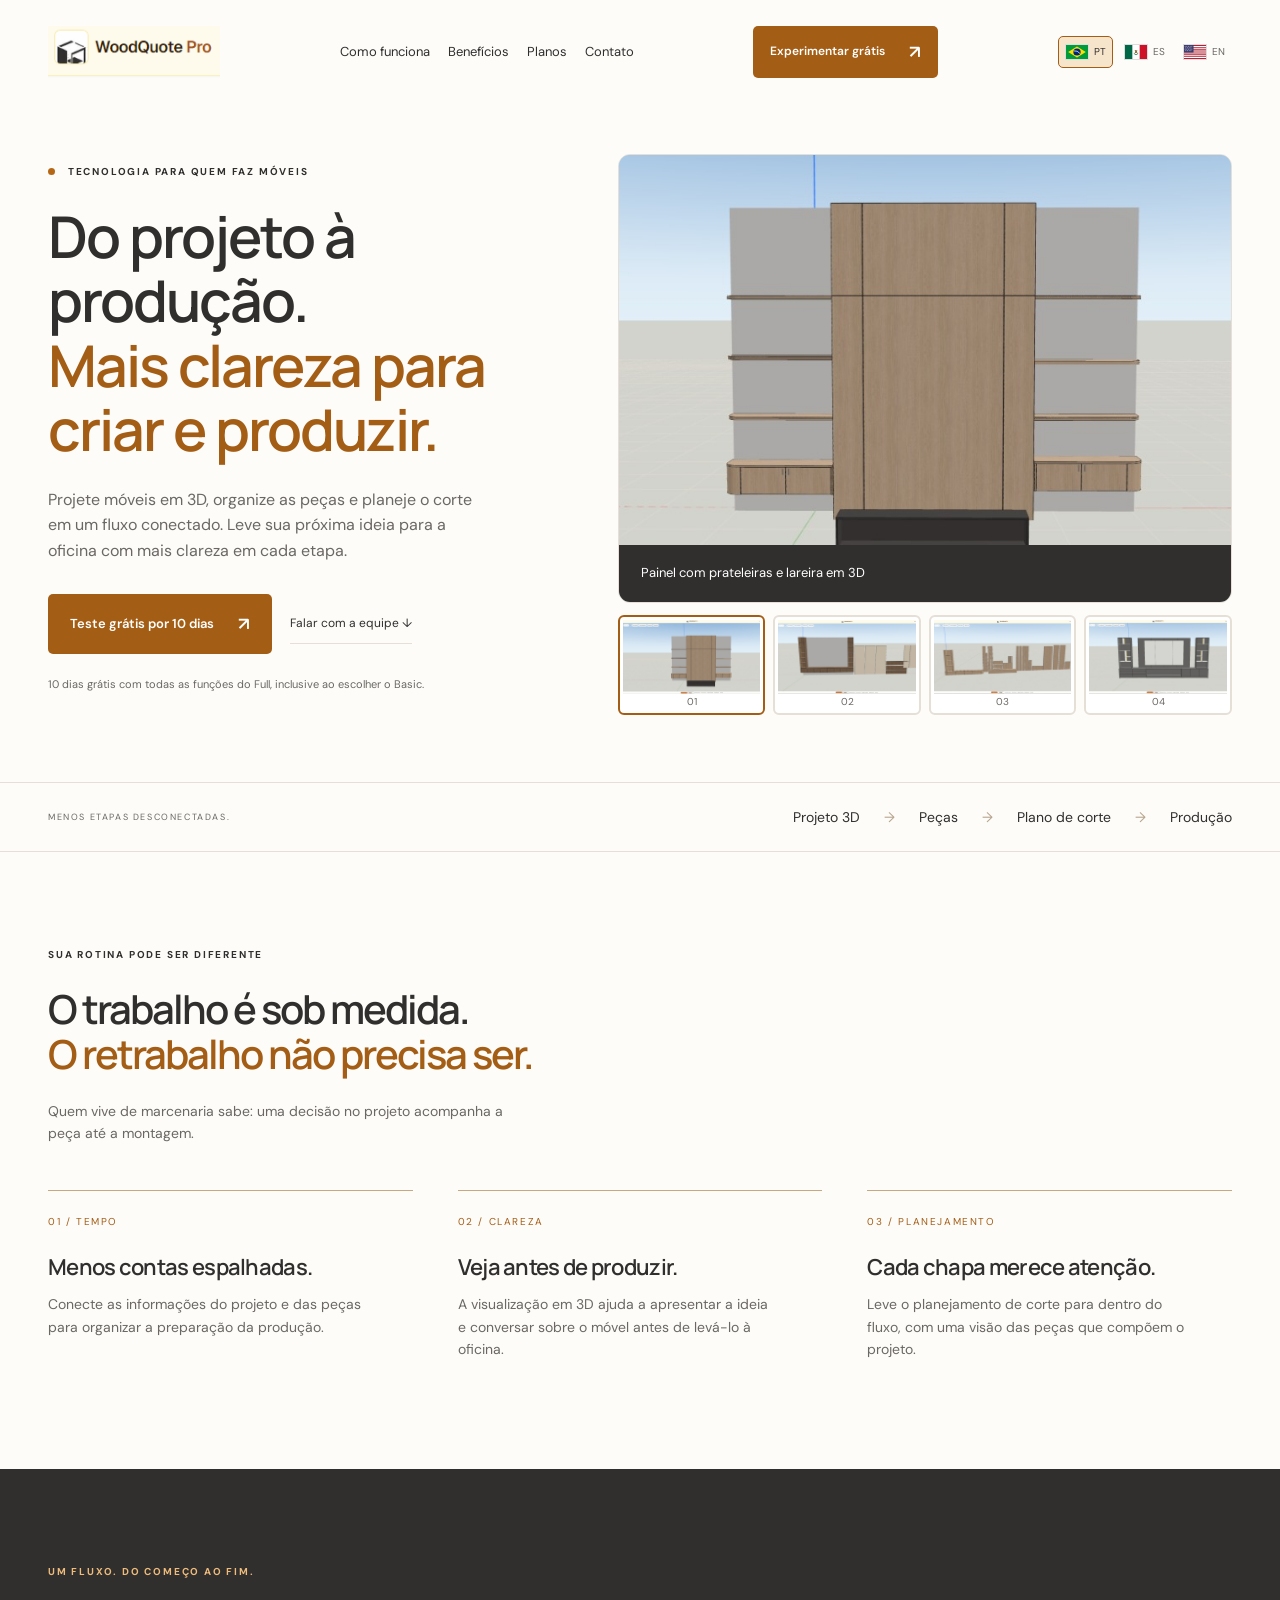
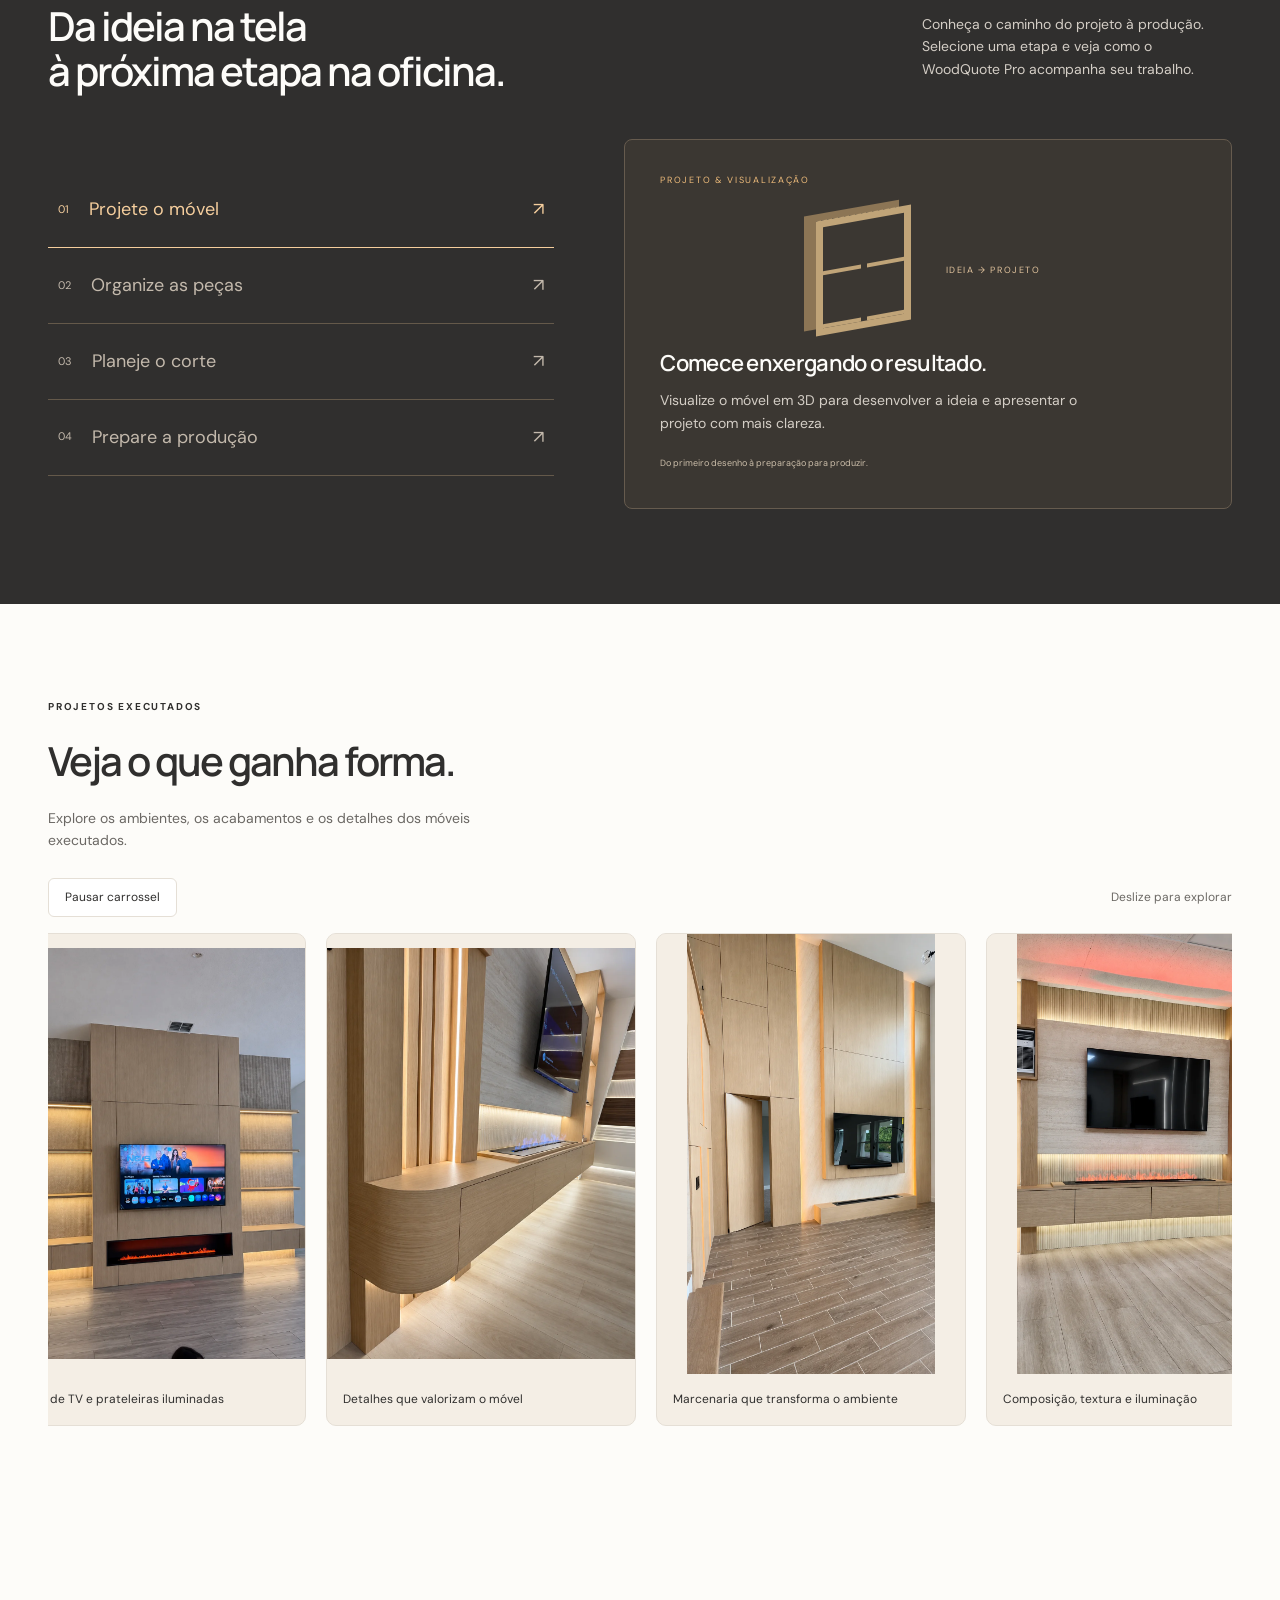
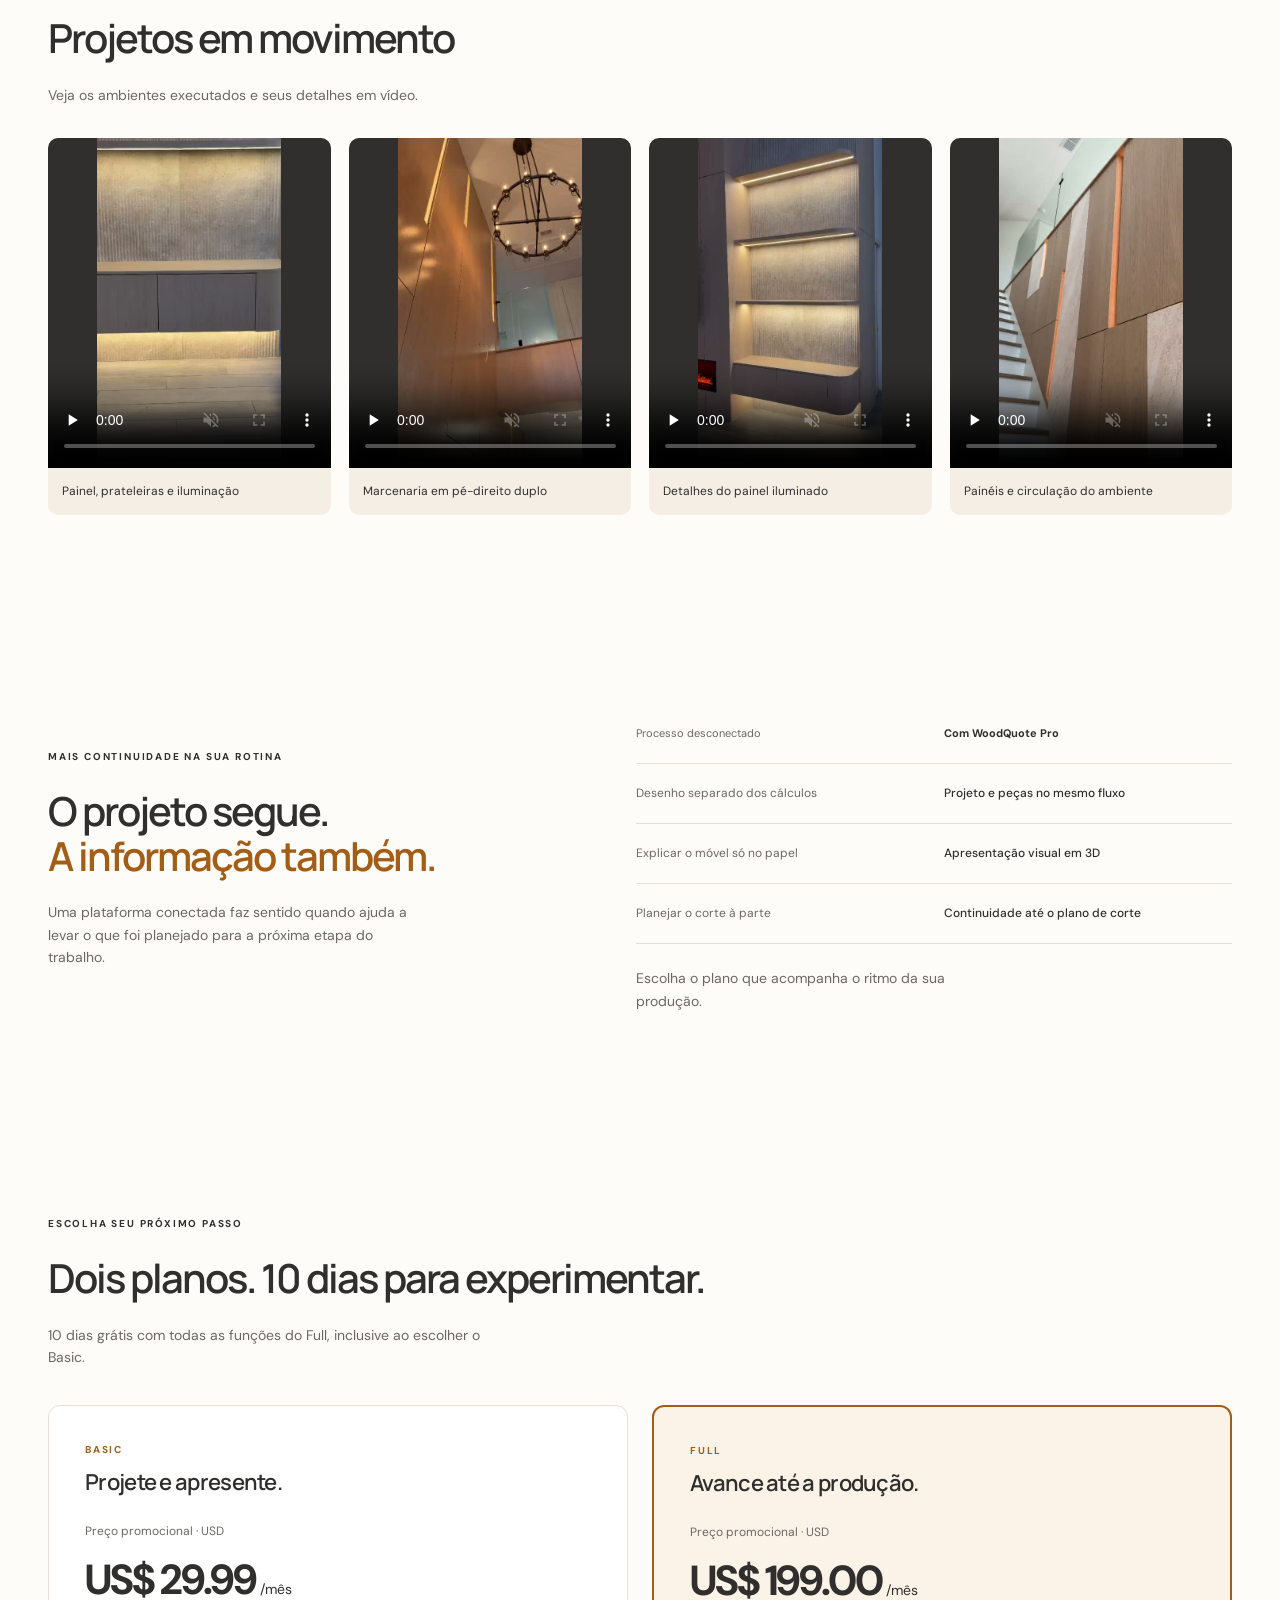
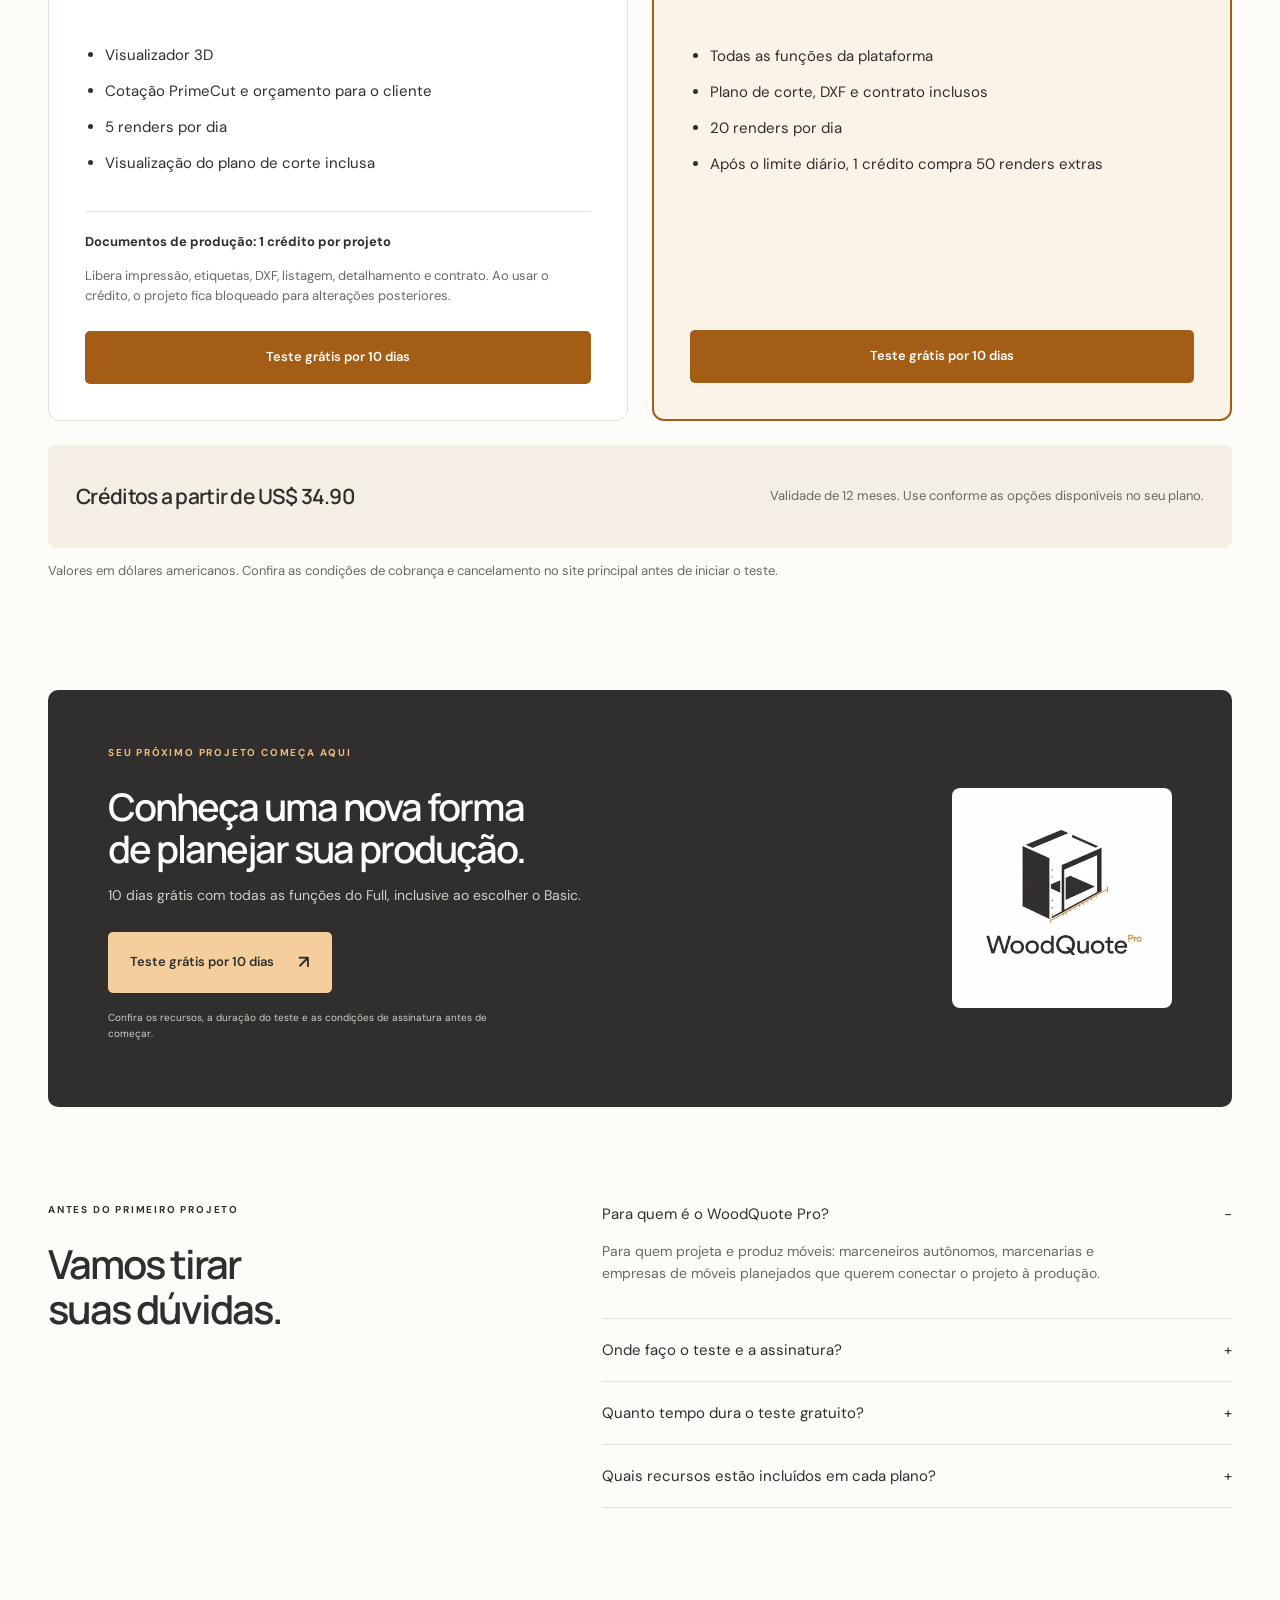
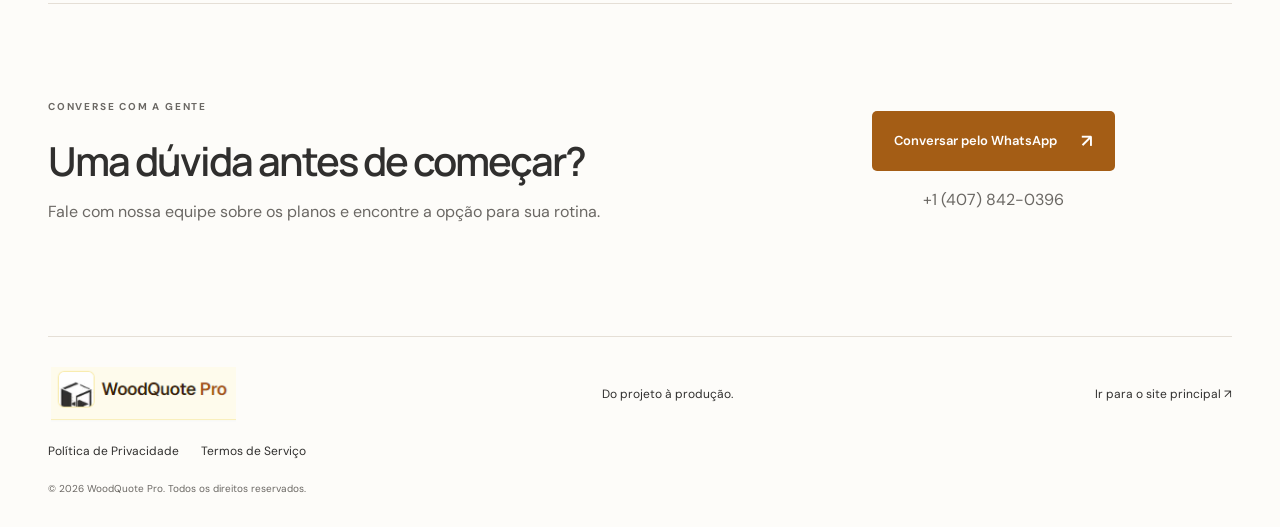
==== commit d2405646: "Enlarge and individually frame platform projects" ====
--- a/index.html
+++ b/index.html
@@ -4,7 +4,7 @@
   <meta charset="UTF-8"><meta name="viewport" content="width=device-width,initial-scale=1">
   <title>WoodQuote Pro — Do projeto à produção</title>
   <meta name="description" content="Conheça o WoodQuote Pro: projeto de móveis, visualização 3D e preparação para produção em uma única plataforma.">
-  <link rel="stylesheet" href="styles.css?v=20261113-gallery"><script src="script.js" defer></script><script src="media.js?v=20261113-gallery" defer></script><script src="locales.js?v=20261113-gallery" defer></script>
+  <link rel="stylesheet" href="styles.css?v=20261113-focus"><script src="script.js" defer></script><script src="media.js?v=20261113-gallery" defer></script><script src="locales.js?v=20261113-gallery" defer></script>
 </head>
 <body>
 <header class="header wrap">
@@ -23,7 +23,7 @@
   <p class="lead">Projete móveis em 3D, organize as peças e planeje o corte em um fluxo conectado. Leve sua próxima ideia para a oficina com mais clareza em cada etapa.</p>
   <div class="actions"><a class="button" href="#comecar">Teste grátis por 10 dias <span aria-hidden="true">↗</span></a><a class="text-link" href="#contato">Falar com a equipe <span aria-hidden="true">↓</span></a></div>
   <p class="hero-foot">10 dias grátis com todas as funções do Full, inclusive ao escolher o Basic.</p></div>
-  <div class="platform-showcase"><div class="platform-slides"><figure class="platform-slide" ><img src="plataforma-projeto-1.jpeg" width="1600" height="603" alt="Painel com prateleiras e lareira em 3D" fetchpriority="high"><figcaption>Painel com prateleiras e lareira em 3D</figcaption></figure><figure class="platform-slide" hidden><img src="plataforma-projeto-2.jpeg" width="1600" height="603" alt="Composição de painéis no projeto 3D" loading="lazy"><figcaption>Composição de painéis no projeto 3D</figcaption></figure><figure class="platform-slide" hidden><img src="plataforma-projeto-3.jpeg" width="1600" height="603" alt="Peças organizadas na plataforma" loading="lazy"><figcaption>Peças organizadas na plataforma</figcaption></figure><figure class="platform-slide" hidden><img src="plataforma-projeto-4.jpeg" width="1600" height="603" alt="Painel e armários no visualizador 3D" loading="lazy"><figcaption>Painel e armários no visualizador 3D</figcaption></figure></div><div class="platform-picker" role="group" aria-label="Projetos na plataforma"><button type="button" data-project="0" aria-pressed="true" aria-label="Painel com prateleiras e lareira em 3D"><img src="plataforma-projeto-1.jpeg" alt="" width="160" height="60"><span>01</span></button><button type="button" data-project="1" aria-pressed="false" aria-label="Composição de painéis no projeto 3D"><img src="plataforma-projeto-2.jpeg" alt="" width="160" height="60"><span>02</span></button><button type="button" data-project="2" aria-pressed="false" aria-label="Peças organizadas na plataforma"><img src="plataforma-projeto-3.jpeg" alt="" width="160" height="60"><span>03</span></button><button type="button" data-project="3" aria-pressed="false" aria-label="Painel e armários no visualizador 3D"><img src="plataforma-projeto-4.jpeg" alt="" width="160" height="60"><span>04</span></button></div></div>
+  <div class="platform-showcase"><div class="platform-slides"><figure class="platform-slide" ><div class="platform-focus"><img src="plataforma-projeto-1.jpeg" width="1600" height="603" alt="Painel com prateleiras e lareira em 3D" fetchpriority="high"></div><figcaption>Painel com prateleiras e lareira em 3D</figcaption></figure><figure class="platform-slide" hidden><div class="platform-focus"><img src="plataforma-projeto-2.jpeg" width="1600" height="603" alt="Composição de painéis no projeto 3D" loading="lazy"></div><figcaption>Composição de painéis no projeto 3D</figcaption></figure><figure class="platform-slide" hidden><div class="platform-focus"><img src="plataforma-projeto-3.jpeg" width="1600" height="603" alt="Peças organizadas na plataforma" loading="lazy"></div><figcaption>Peças organizadas na plataforma</figcaption></figure><figure class="platform-slide" hidden><div class="platform-focus"><img src="plataforma-projeto-4.jpeg" width="1600" height="603" alt="Painel e armários no visualizador 3D" loading="lazy"></div><figcaption>Painel e armários no visualizador 3D</figcaption></figure></div><div class="platform-picker" role="group" aria-label="Projetos na plataforma"><button type="button" data-project="0" aria-pressed="true" aria-label="Painel com prateleiras e lareira em 3D"><img src="plataforma-projeto-1.jpeg" alt="" width="160" height="60"><span>01</span></button><button type="button" data-project="1" aria-pressed="false" aria-label="Composição de painéis no projeto 3D"><img src="plataforma-projeto-2.jpeg" alt="" width="160" height="60"><span>02</span></button><button type="button" data-project="2" aria-pressed="false" aria-label="Peças organizadas na plataforma"><img src="plataforma-projeto-3.jpeg" alt="" width="160" height="60"><span>03</span></button><button type="button" data-project="3" aria-pressed="false" aria-label="Painel e armários no visualizador 3D"><img src="plataforma-projeto-4.jpeg" alt="" width="160" height="60"><span>04</span></button></div></div>
 </section>
 <div class="flow-strip"><div class="wrap"><span>MENOS ETAPAS DESCONECTADAS.</span><p>Projeto 3D <b>→</b> Peças <b>→</b> Plano de corte <b>→</b> Produção</p></div></div>
 <section class="section wrap" id="beneficios"><div class="section-heading"><p class="eyebrow">SUA ROTINA PODE SER DIFERENTE</p><h2>O trabalho é sob medida.<br><em>O retrabalho não precisa ser.</em></h2><p>Quem vive de marcenaria sabe: uma decisão no projeto acompanha a peça até a montagem.</p></div>
--- a/styles.css
+++ b/styles.css
@@ -31,3 +31,6 @@
 .project-pair{align-items:center;grid-template-columns:1.35fr 1fr}.project-pair figure:last-child img{height:auto;max-height:none;object-fit:contain}.project-gallery{align-items:start}.project-gallery img{height:auto;object-fit:contain}.project-gallery figure{background:#f4eee5}.project-gallery figcaption{min-height:68px}@media(max-width:720px){.project-pair{grid-template-columns:1fr}.project-gallery{gap:28px}.project-gallery img,.project-pair figure:last-child img{height:auto;max-height:none}.project-gallery figcaption{min-height:0;padding:16px 18px}}
 
 .platform-showcase{min-width:0}.platform-slides{border:1px solid var(--line);border-radius:12px;overflow:hidden;background:#eef2f3}.platform-slide[hidden]{display:none}.platform-slide>img{display:block;width:100%;height:auto;aspect-ratio:1600/603;object-fit:contain}.platform-slide figcaption{background:#302f2e;color:white;padding:16px 20px;font-size:12px}.platform-picker{display:grid;grid-template-columns:repeat(4,1fr);gap:8px;margin-top:12px}.platform-picker button{padding:3px;background:white;border:2px solid var(--line);border-radius:6px;cursor:pointer;position:relative;overflow:hidden}.platform-picker button[aria-pressed=true]{border-color:#a45d15}.platform-picker img{display:block;width:100%;height:auto}.platform-picker span{display:block;font-size:10px;color:#6b6864}.carousel-controls{display:flex;align-items:center;justify-content:space-between;gap:16px;margin:24px 0 14px}.carousel-controls button{border:1px solid var(--line);border-radius:6px;padding:9px 16px;background:white;color:var(--ink);cursor:pointer;font-size:12px}.carousel-controls button[aria-pressed=true]{background:#302f2e;color:#fff}.carousel-controls p{font-size:12px;color:var(--muted)}.photo-carousel{overflow-x:auto;scrollbar-width:thin;overscroll-behavior-x:contain}.carousel-track{display:flex;width:max-content}.carousel-set{display:flex;gap:20px;padding-right:20px}.carousel-card{width:310px;flex:none;background:#f4eee5;border-radius:10px;overflow:hidden;border:1px solid var(--line)}.carousel-card img{display:block;width:100%;height:440px;object-fit:contain;background:#f4eee5}.carousel-card figcaption{padding:16px;font-size:12px}.video-grid{grid-template-columns:repeat(4,minmax(0,1fr));gap:18px}.video-grid video{height:330px}.video-grid figcaption{padding:14px;font-size:12px}@media(max-width:900px){.video-grid{grid-template-columns:repeat(2,minmax(0,1fr))}.video-grid video{height:310px}}@media(max-width:720px){.carousel-card{width:270px}.carousel-card img{height:390px}.video-grid{gap:12px}.video-grid video{height:250px}.platform-slide figcaption{font-size:11px;padding:12px}.platform-picker{gap:6px}}@media(prefers-reduced-motion:reduce){.carousel-set[aria-hidden=true]{display:none}}
+
+/* Individual framing keeps original 3D geometry and source pixels. */
+.hero{grid-template-columns:1fr 1.15fr;gap:36px}.platform-focus{height:390px;position:relative;overflow:hidden;background:linear-gradient(#b9d4e8 0%,#d5d6cf 65%)}.platform-focus img{position:absolute;max-width:none;height:auto;top:50%;left:50%;width:220%;transform:translate(-54%,-50%);clip-path:inset(5% 1% 5% 11%)}.platform-slide:nth-child(2) .platform-focus img{width:138%;transform:translate(-56%,-50%)}.platform-slide:nth-child(3) .platform-focus img{width:116%;transform:translate(-54%,-50%)}.platform-slide:nth-child(4) .platform-focus img{width:185%;transform:translate(-54%,-50%)}.platform-picker img{height:74px;object-fit:cover;object-position:center}.platform-slide figcaption{font-size:13px;padding:18px 22px}@media(max-width:1000px){.hero{gap:24px}.platform-focus{height:320px}}@media(max-width:720px){.hero{grid-template-columns:1fr}.platform-focus{height:auto;aspect-ratio:3/2}.platform-picker img{height:54px}.platform-slide figcaption{padding:14px 16px;font-size:12px}}
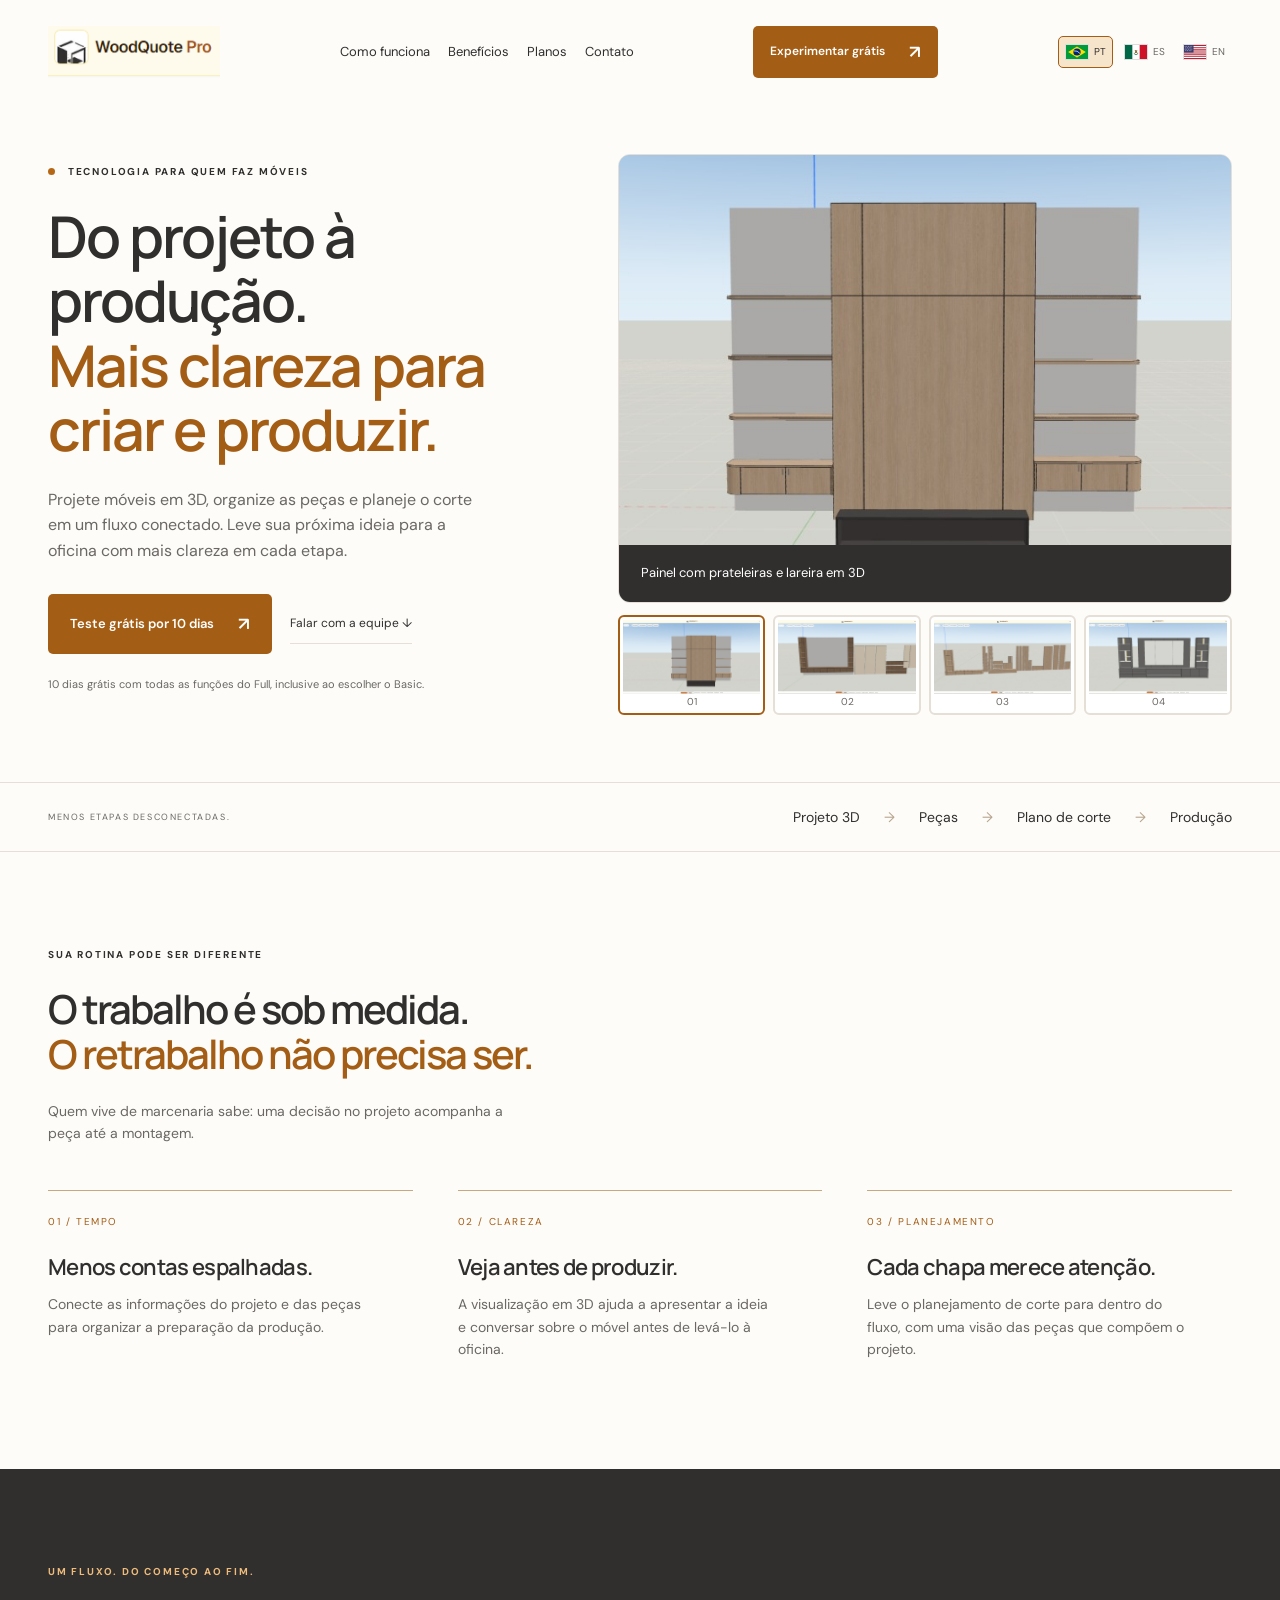
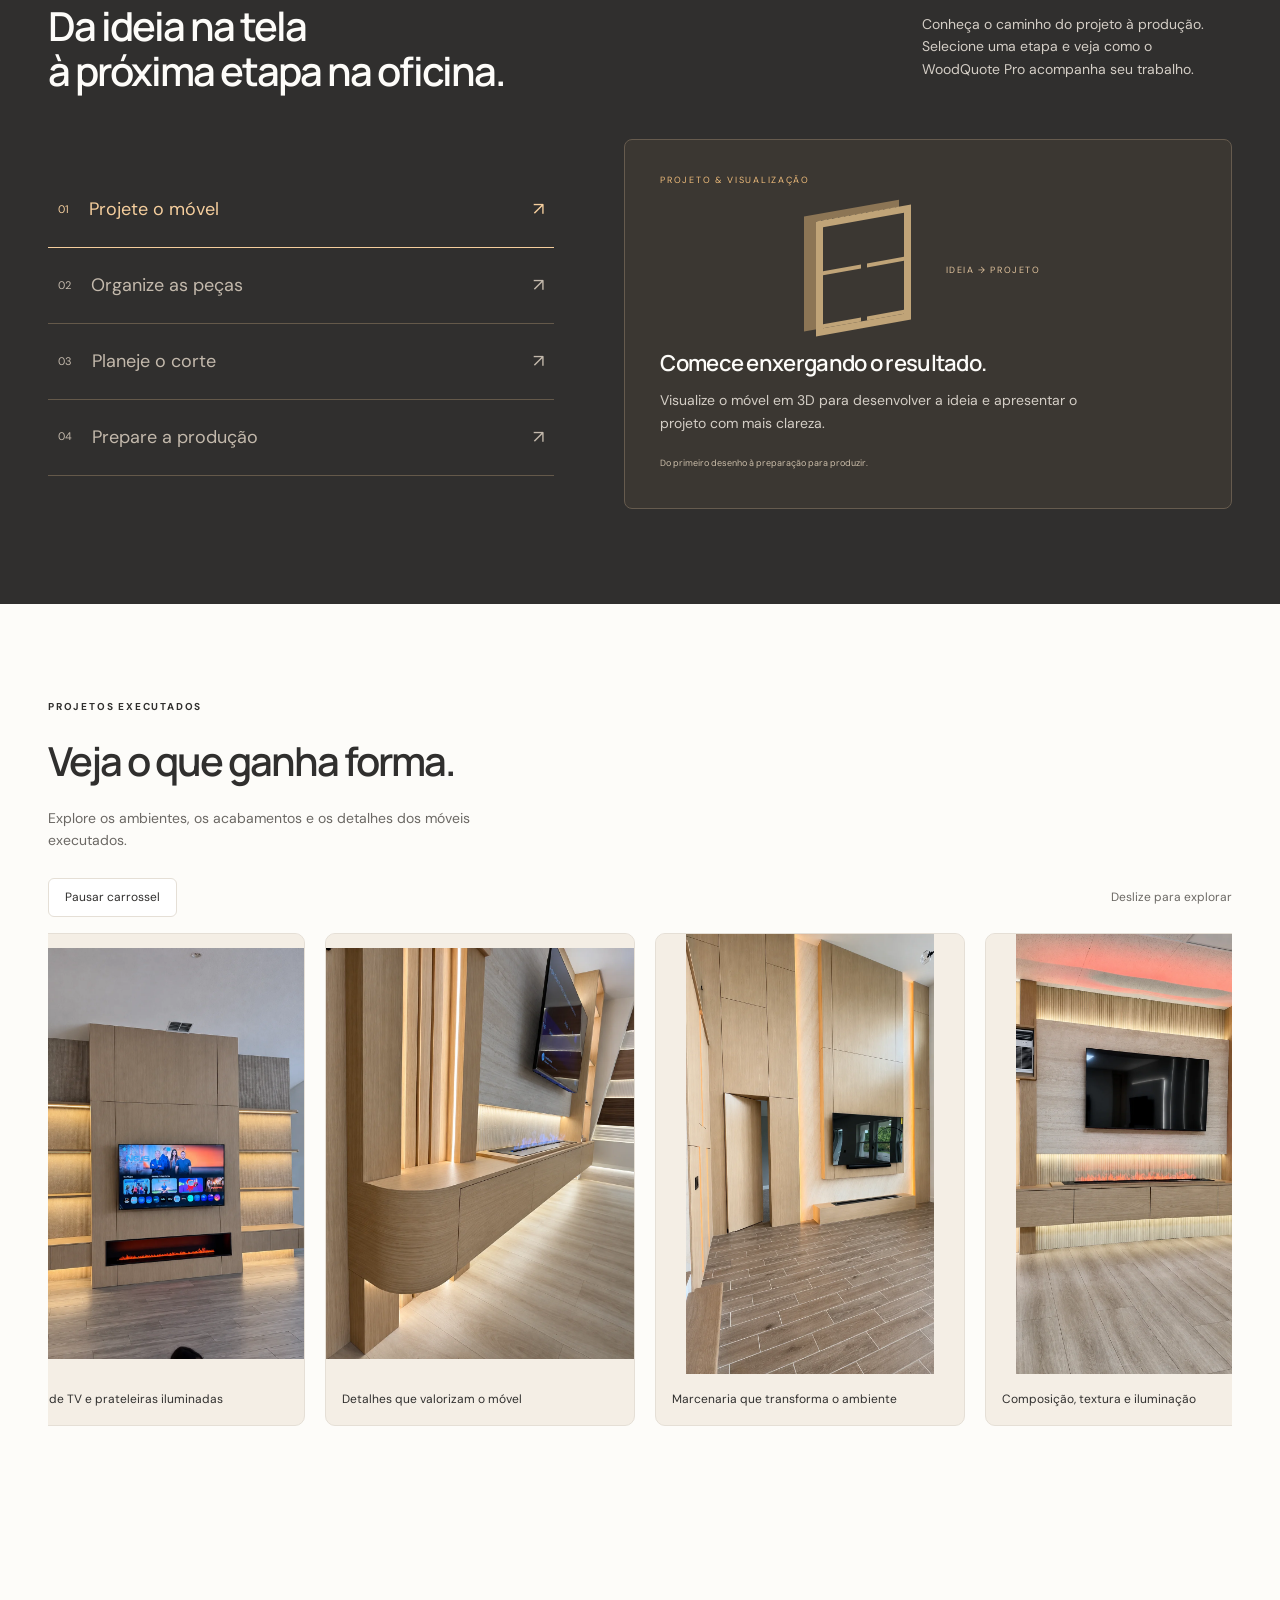
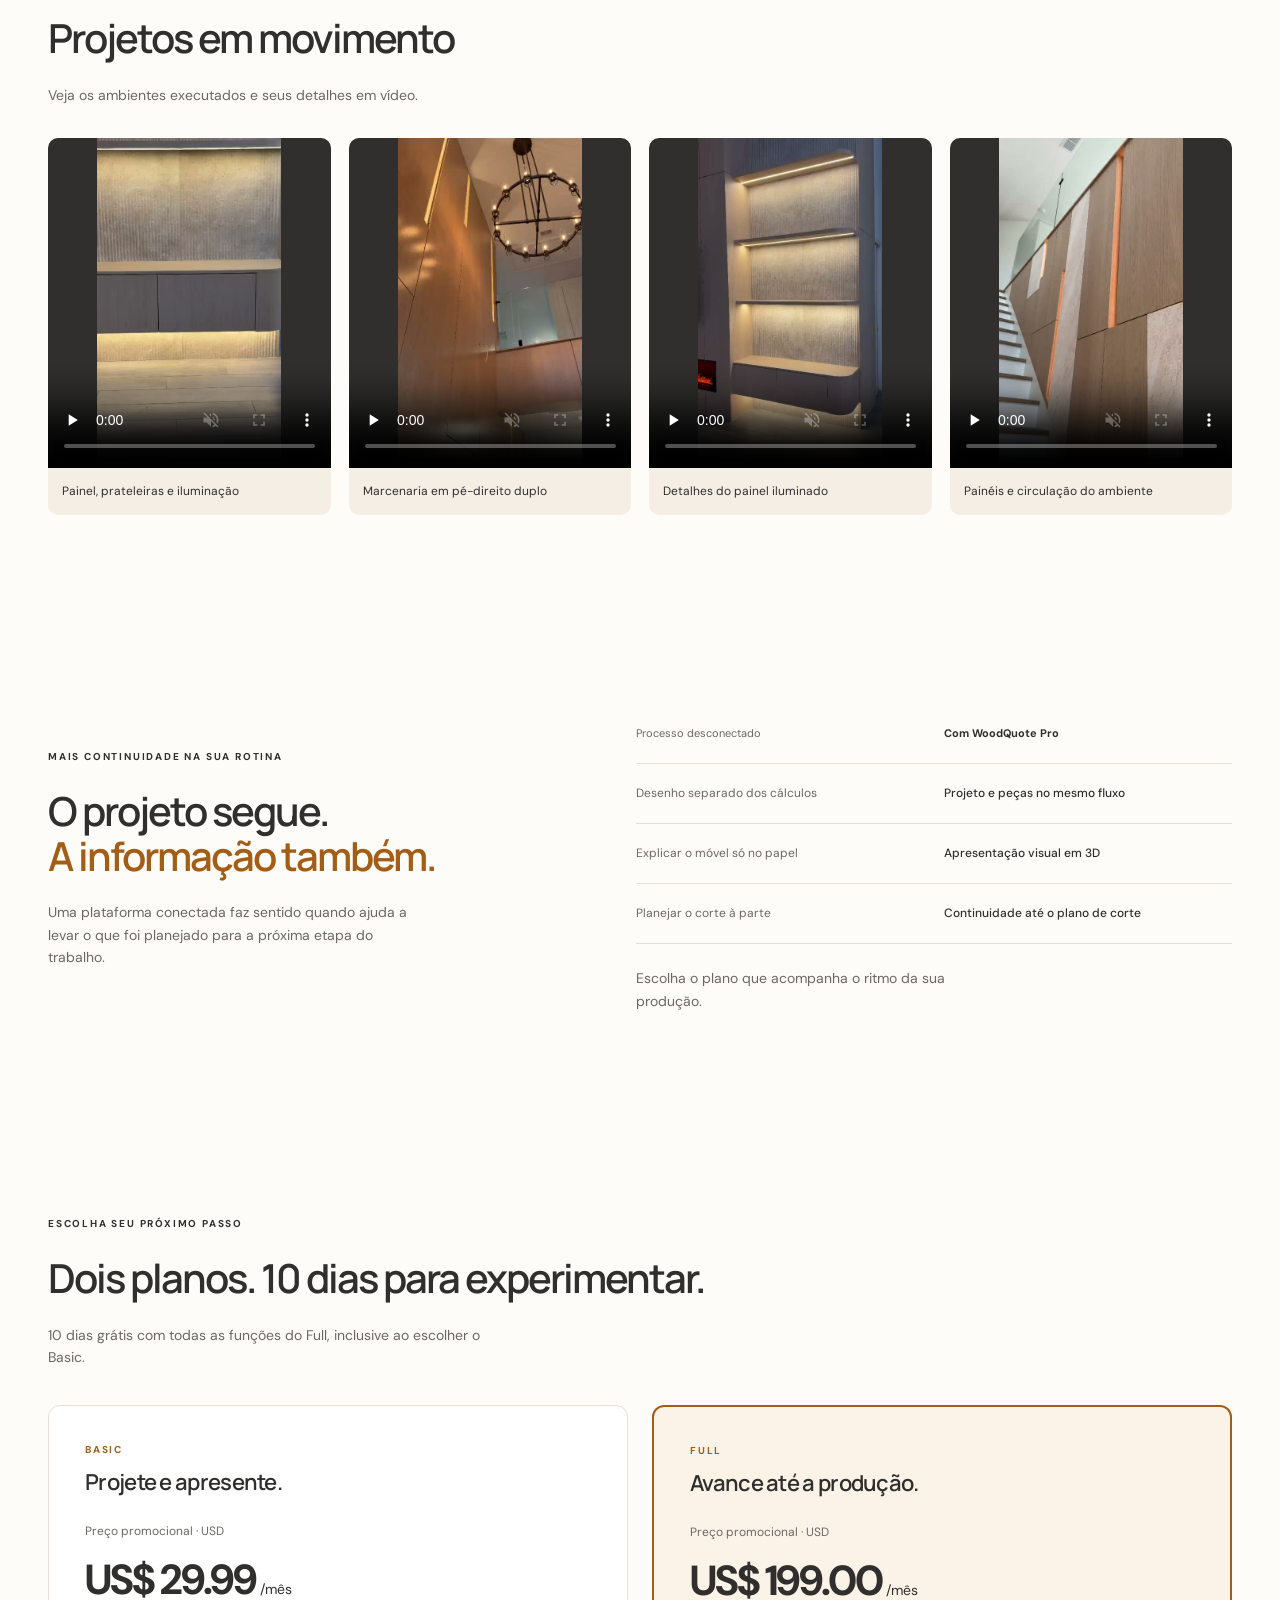
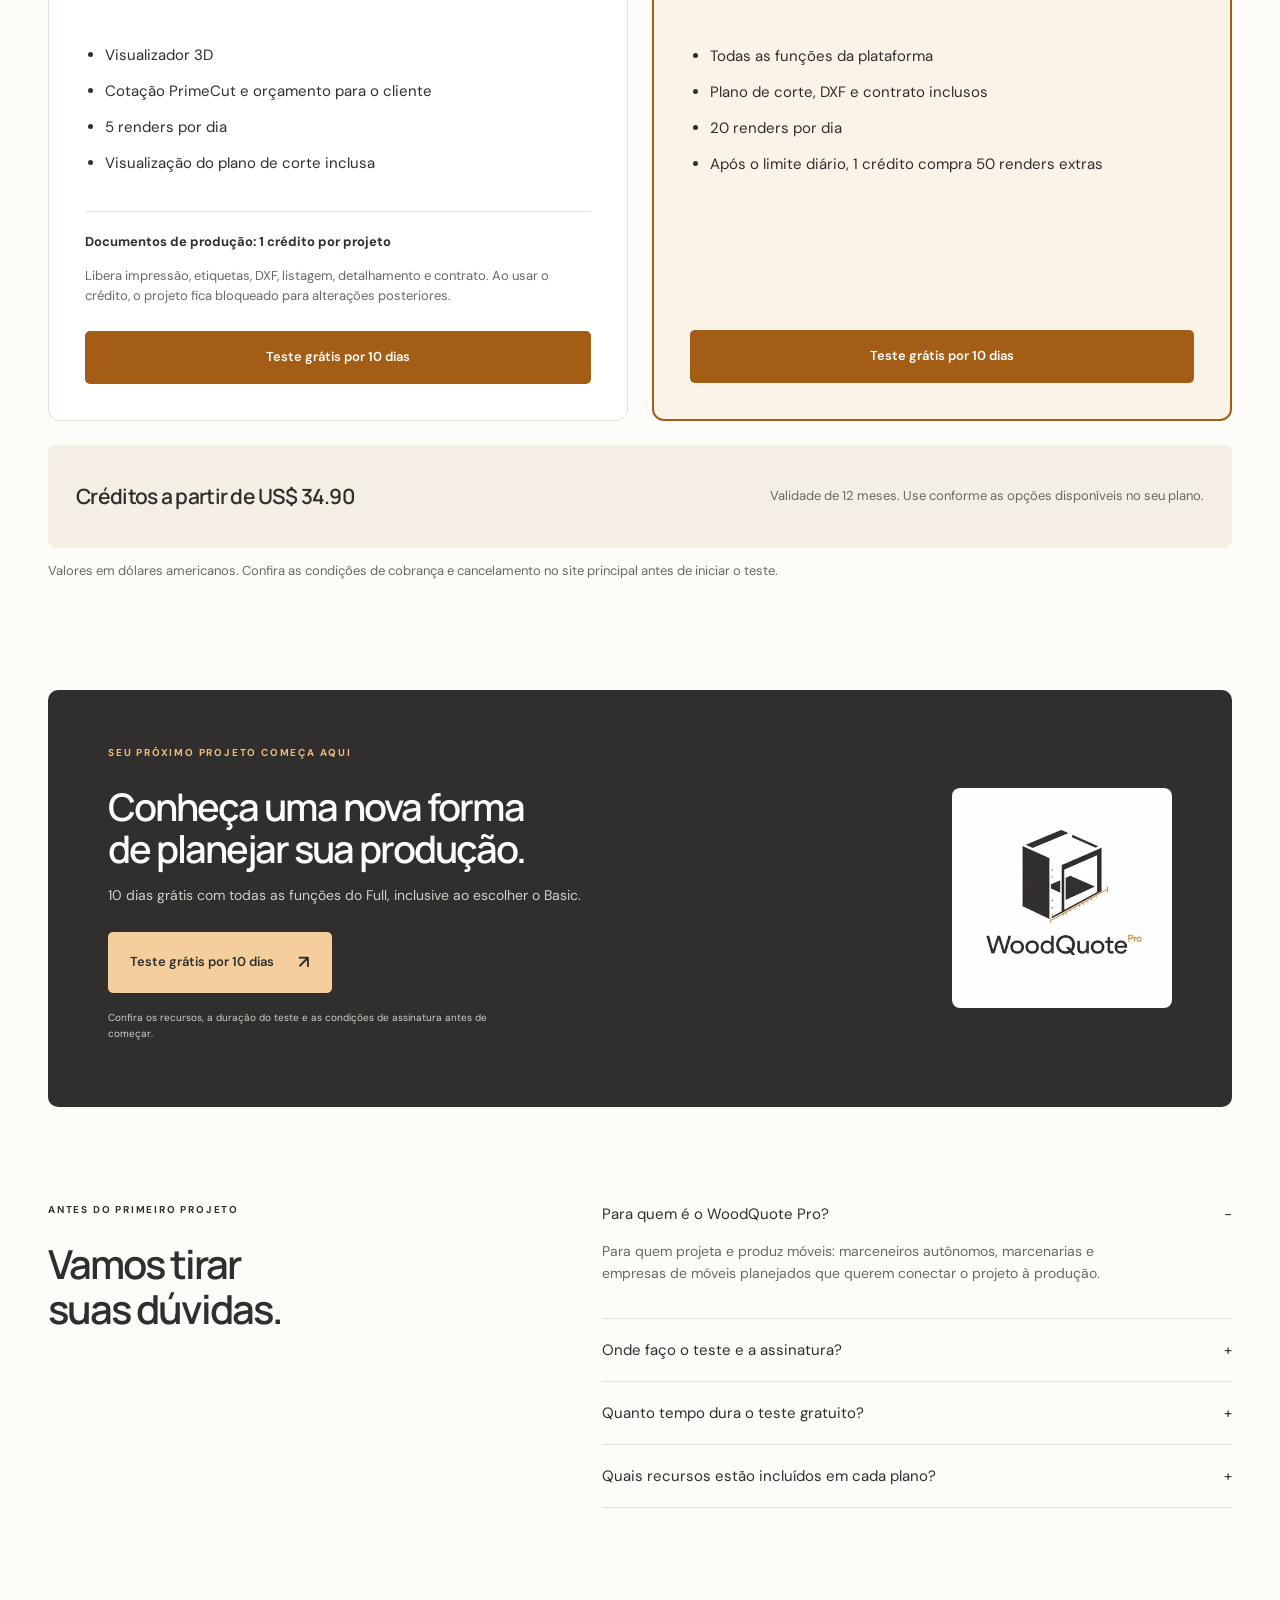
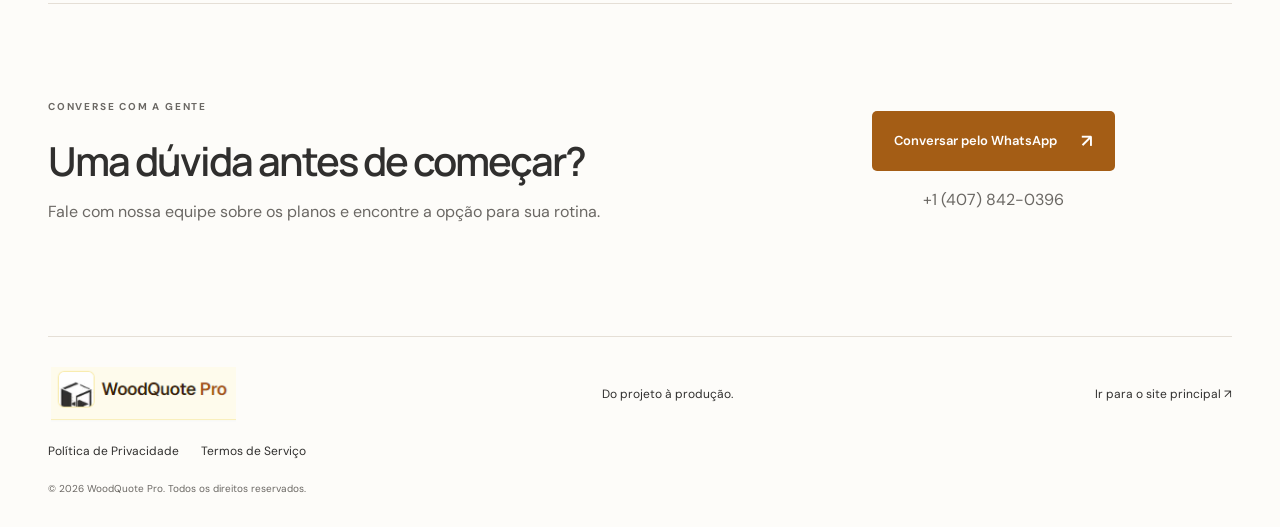
==== commit 34d570c2: "Keep wide project fully visible" ====
--- a/index.html
+++ b/index.html
@@ -4,7 +4,7 @@
   <meta charset="UTF-8"><meta name="viewport" content="width=device-width,initial-scale=1">
   <title>WoodQuote Pro — Do projeto à produção</title>
   <meta name="description" content="Conheça o WoodQuote Pro: projeto de móveis, visualização 3D e preparação para produção em uma única plataforma.">
-  <link rel="stylesheet" href="styles.css?v=20261113-focus"><script src="script.js" defer></script><script src="media.js?v=20261113-gallery" defer></script><script src="locales.js?v=20261113-gallery" defer></script>
+  <link rel="stylesheet" href="styles.css?v=20261113-focus2"><script src="script.js" defer></script><script src="media.js?v=20261113-gallery" defer></script><script src="locales.js?v=20261113-gallery" defer></script>
 </head>
 <body>
 <header class="header wrap">
@@ -43,3 +43,4 @@
 
 
 
+
--- a/styles.css
+++ b/styles.css
@@ -33,4 +33,5 @@
 .platform-showcase{min-width:0}.platform-slides{border:1px solid var(--line);border-radius:12px;overflow:hidden;background:#eef2f3}.platform-slide[hidden]{display:none}.platform-slide>img{display:block;width:100%;height:auto;aspect-ratio:1600/603;object-fit:contain}.platform-slide figcaption{background:#302f2e;color:white;padding:16px 20px;font-size:12px}.platform-picker{display:grid;grid-template-columns:repeat(4,1fr);gap:8px;margin-top:12px}.platform-picker button{padding:3px;background:white;border:2px solid var(--line);border-radius:6px;cursor:pointer;position:relative;overflow:hidden}.platform-picker button[aria-pressed=true]{border-color:#a45d15}.platform-picker img{display:block;width:100%;height:auto}.platform-picker span{display:block;font-size:10px;color:#6b6864}.carousel-controls{display:flex;align-items:center;justify-content:space-between;gap:16px;margin:24px 0 14px}.carousel-controls button{border:1px solid var(--line);border-radius:6px;padding:9px 16px;background:white;color:var(--ink);cursor:pointer;font-size:12px}.carousel-controls button[aria-pressed=true]{background:#302f2e;color:#fff}.carousel-controls p{font-size:12px;color:var(--muted)}.photo-carousel{overflow-x:auto;scrollbar-width:thin;overscroll-behavior-x:contain}.carousel-track{display:flex;width:max-content}.carousel-set{display:flex;gap:20px;padding-right:20px}.carousel-card{width:310px;flex:none;background:#f4eee5;border-radius:10px;overflow:hidden;border:1px solid var(--line)}.carousel-card img{display:block;width:100%;height:440px;object-fit:contain;background:#f4eee5}.carousel-card figcaption{padding:16px;font-size:12px}.video-grid{grid-template-columns:repeat(4,minmax(0,1fr));gap:18px}.video-grid video{height:330px}.video-grid figcaption{padding:14px;font-size:12px}@media(max-width:900px){.video-grid{grid-template-columns:repeat(2,minmax(0,1fr))}.video-grid video{height:310px}}@media(max-width:720px){.carousel-card{width:270px}.carousel-card img{height:390px}.video-grid{gap:12px}.video-grid video{height:250px}.platform-slide figcaption{font-size:11px;padding:12px}.platform-picker{gap:6px}}@media(prefers-reduced-motion:reduce){.carousel-set[aria-hidden=true]{display:none}}
 
 /* Individual framing keeps original 3D geometry and source pixels. */
-.hero{grid-template-columns:1fr 1.15fr;gap:36px}.platform-focus{height:390px;position:relative;overflow:hidden;background:linear-gradient(#b9d4e8 0%,#d5d6cf 65%)}.platform-focus img{position:absolute;max-width:none;height:auto;top:50%;left:50%;width:220%;transform:translate(-54%,-50%);clip-path:inset(5% 1% 5% 11%)}.platform-slide:nth-child(2) .platform-focus img{width:138%;transform:translate(-56%,-50%)}.platform-slide:nth-child(3) .platform-focus img{width:116%;transform:translate(-54%,-50%)}.platform-slide:nth-child(4) .platform-focus img{width:185%;transform:translate(-54%,-50%)}.platform-picker img{height:74px;object-fit:cover;object-position:center}.platform-slide figcaption{font-size:13px;padding:18px 22px}@media(max-width:1000px){.hero{gap:24px}.platform-focus{height:320px}}@media(max-width:720px){.hero{grid-template-columns:1fr}.platform-focus{height:auto;aspect-ratio:3/2}.platform-picker img{height:54px}.platform-slide figcaption{padding:14px 16px;font-size:12px}}
+.hero{grid-template-columns:1fr 1.15fr;gap:36px}.platform-focus{height:390px;position:relative;overflow:hidden;background:linear-gradient(#b9d4e8 0%,#d5d6cf 65%)}.platform-focus img{position:absolute;max-width:none;height:auto;top:50%;left:50%;width:220%;transform:translate(-54%,-50%);clip-path:inset(5% 1% 5% 11%)}.platform-slide:nth-child(2) .platform-focus img{width:128%;transform:translate(-56%,-50%)}.platform-slide:nth-child(3) .platform-focus img{width:116%;transform:translate(-54%,-50%)}.platform-slide:nth-child(4) .platform-focus img{width:185%;transform:translate(-54%,-50%)}.platform-picker img{height:74px;object-fit:cover;object-position:center}.platform-slide figcaption{font-size:13px;padding:18px 22px}@media(max-width:1000px){.hero{gap:24px}.platform-focus{height:320px}}@media(max-width:720px){.hero{grid-template-columns:1fr}.platform-focus{height:auto;aspect-ratio:3/2}.platform-picker img{height:54px}.platform-slide figcaption{padding:14px 16px;font-size:12px}}
+
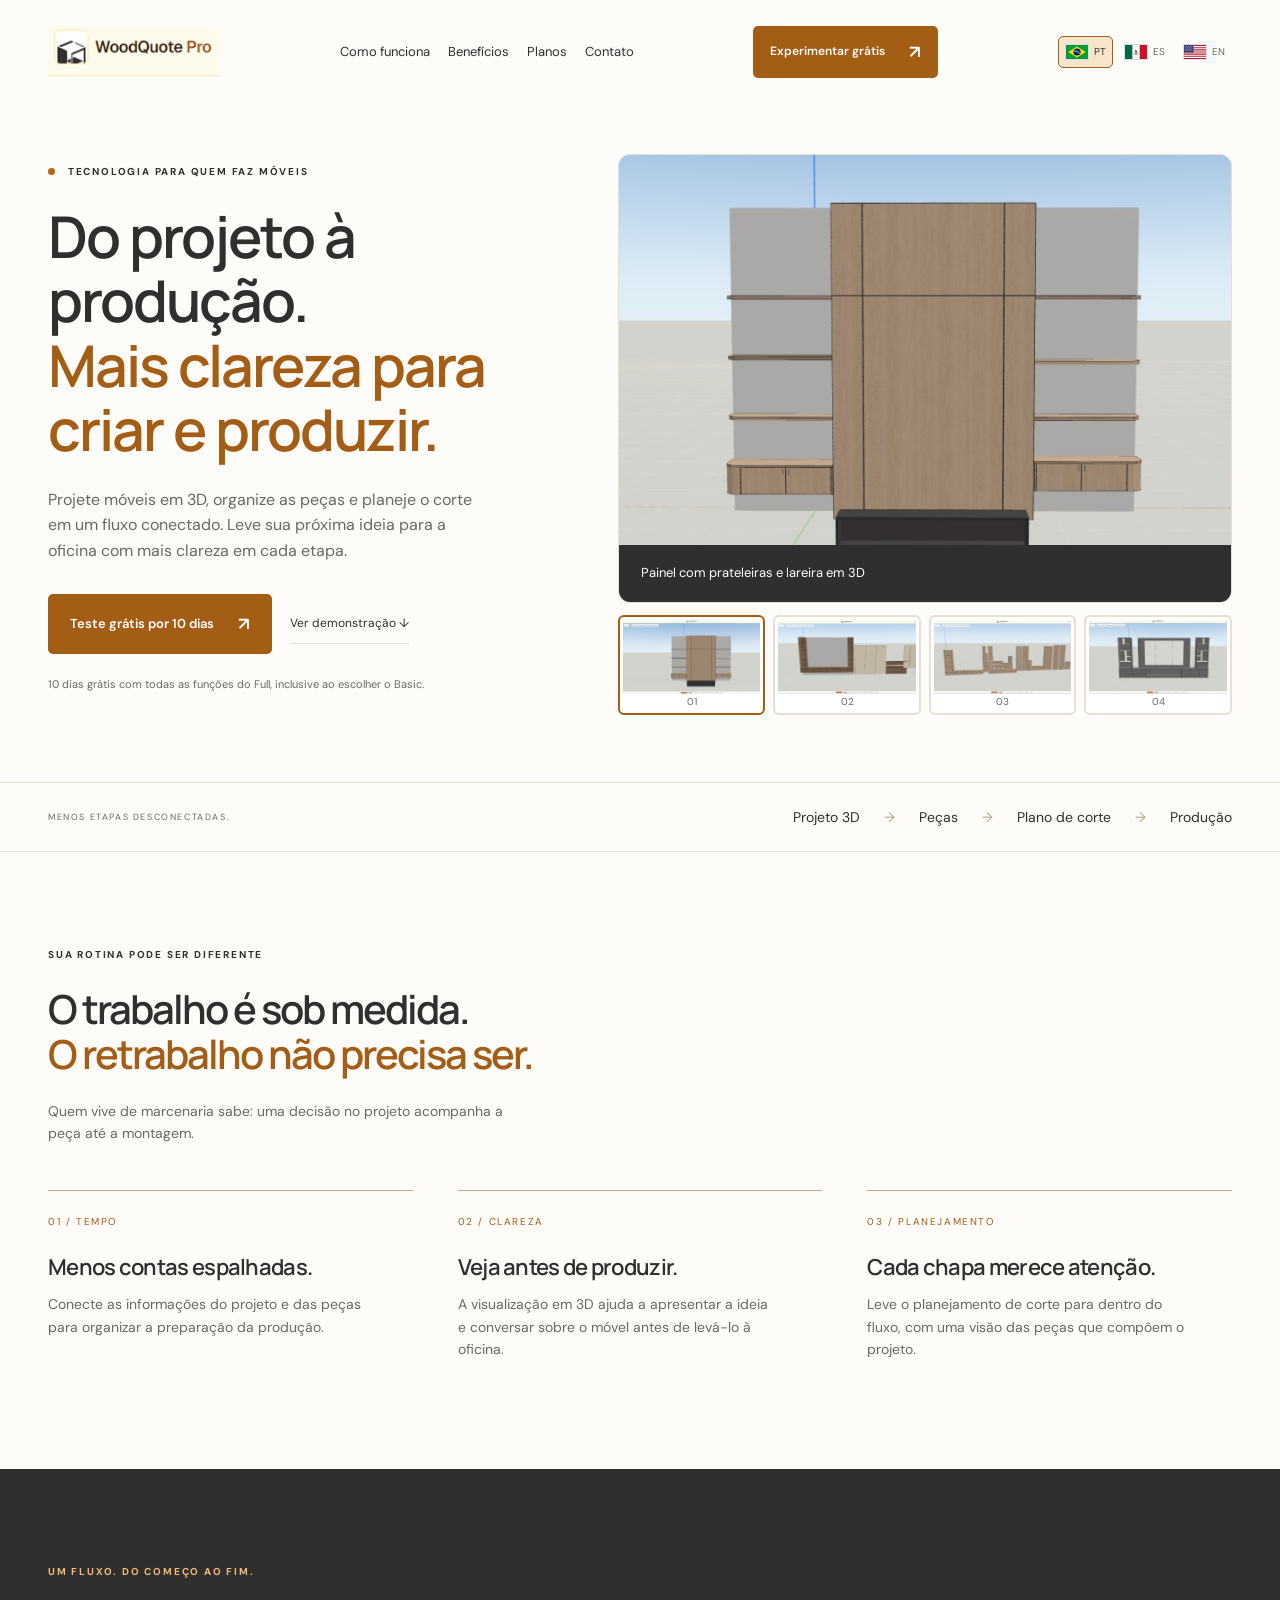
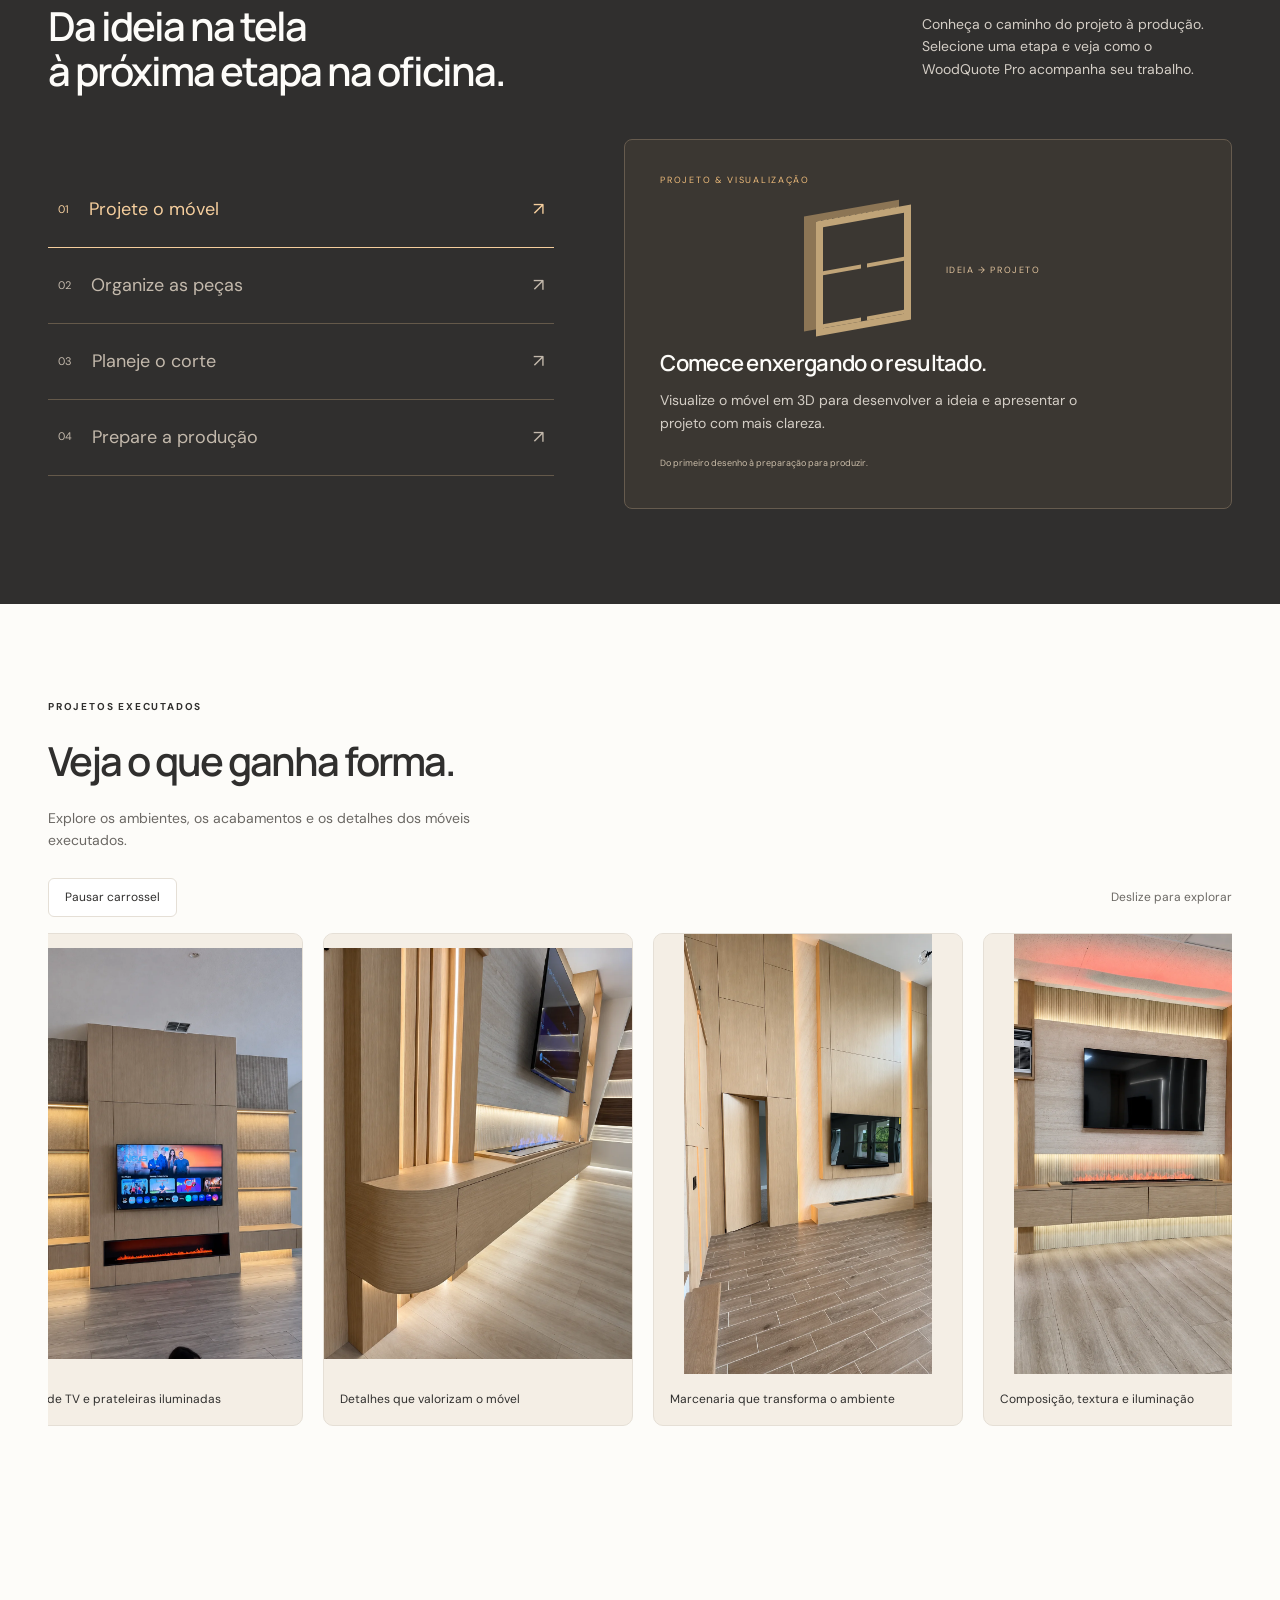
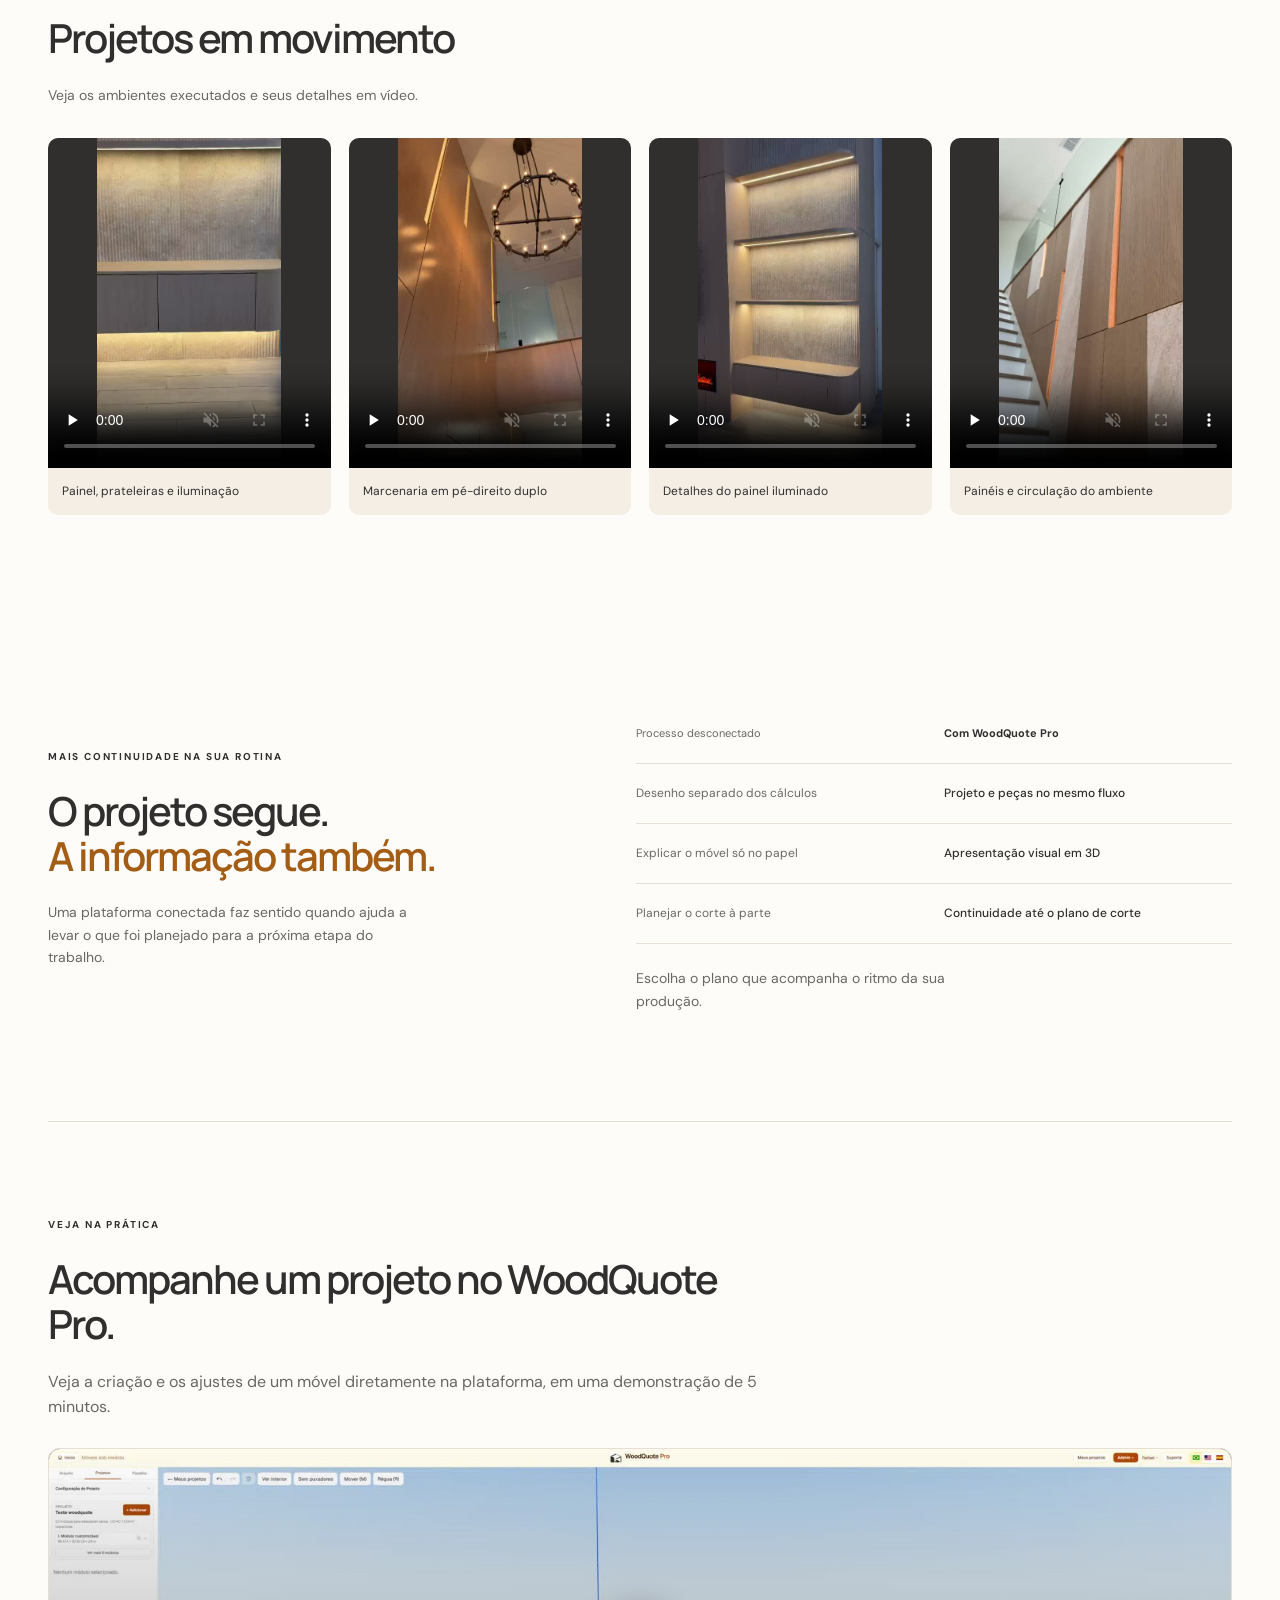
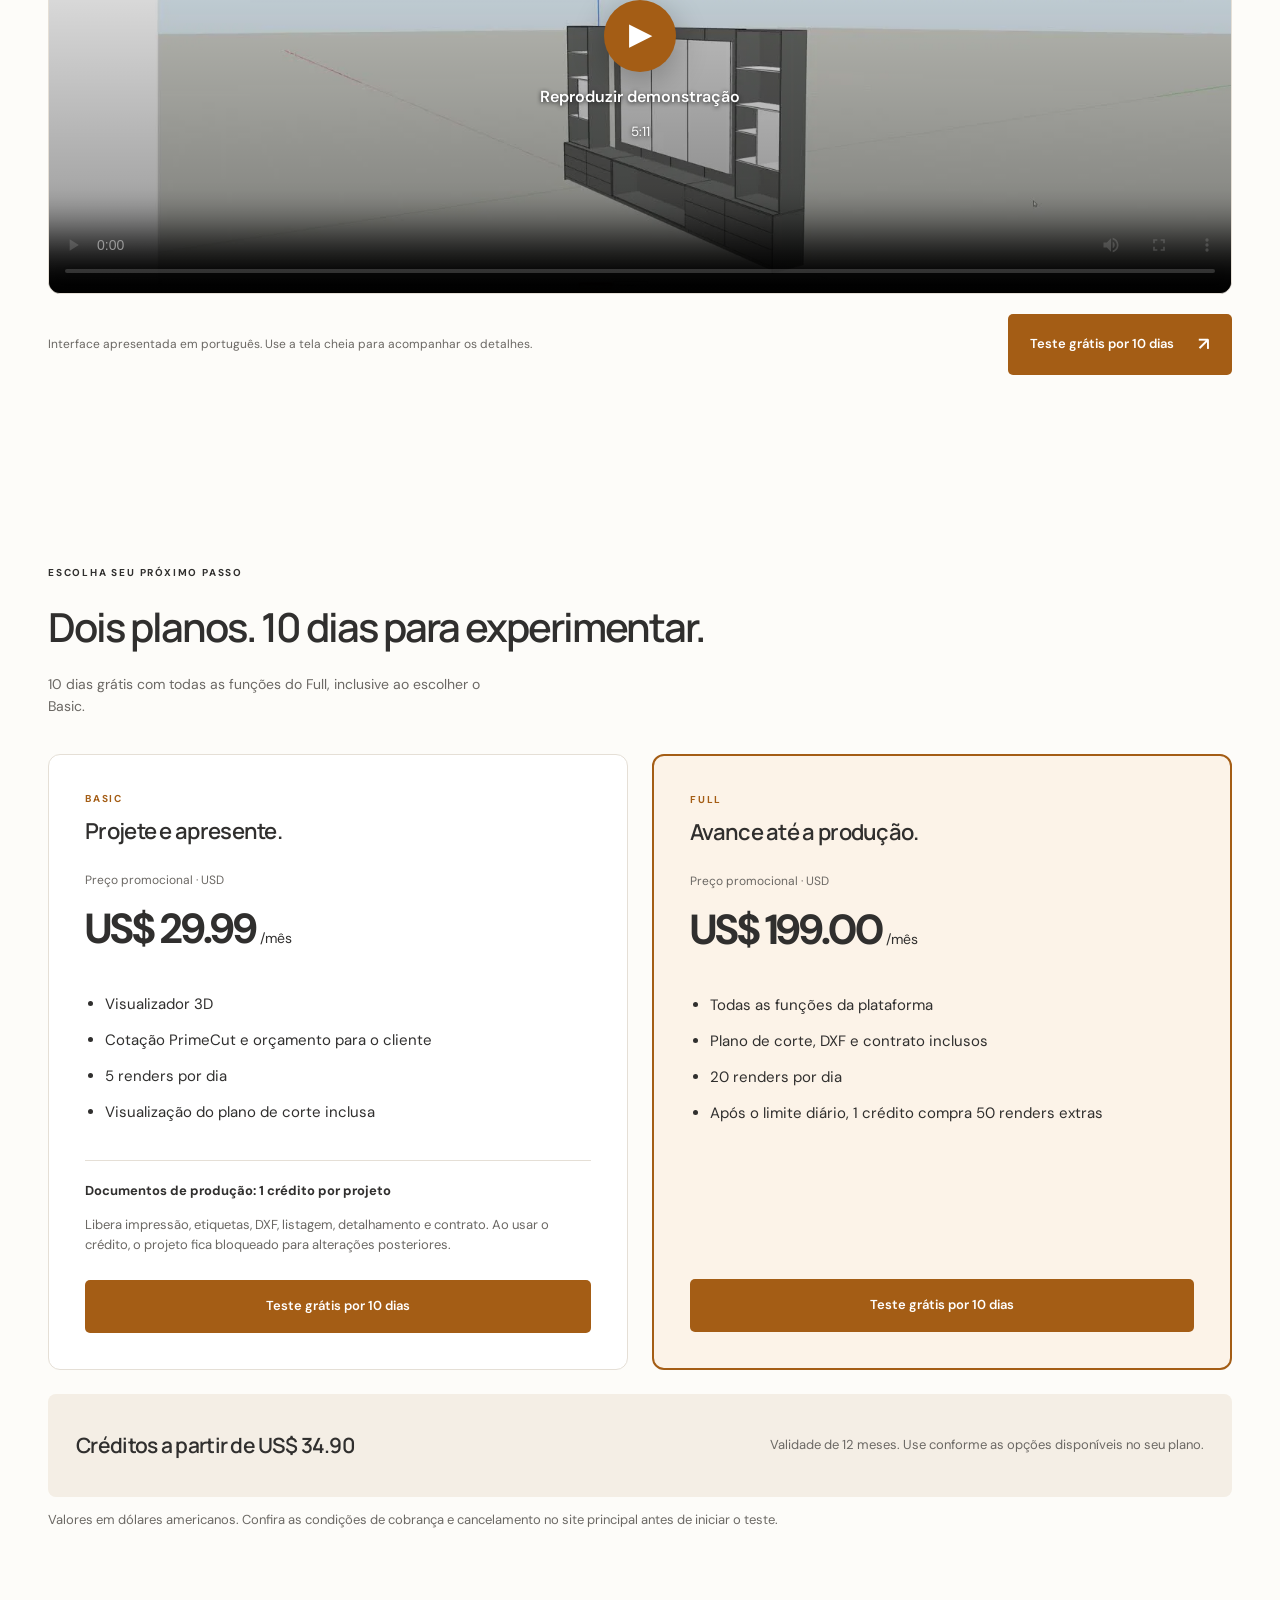
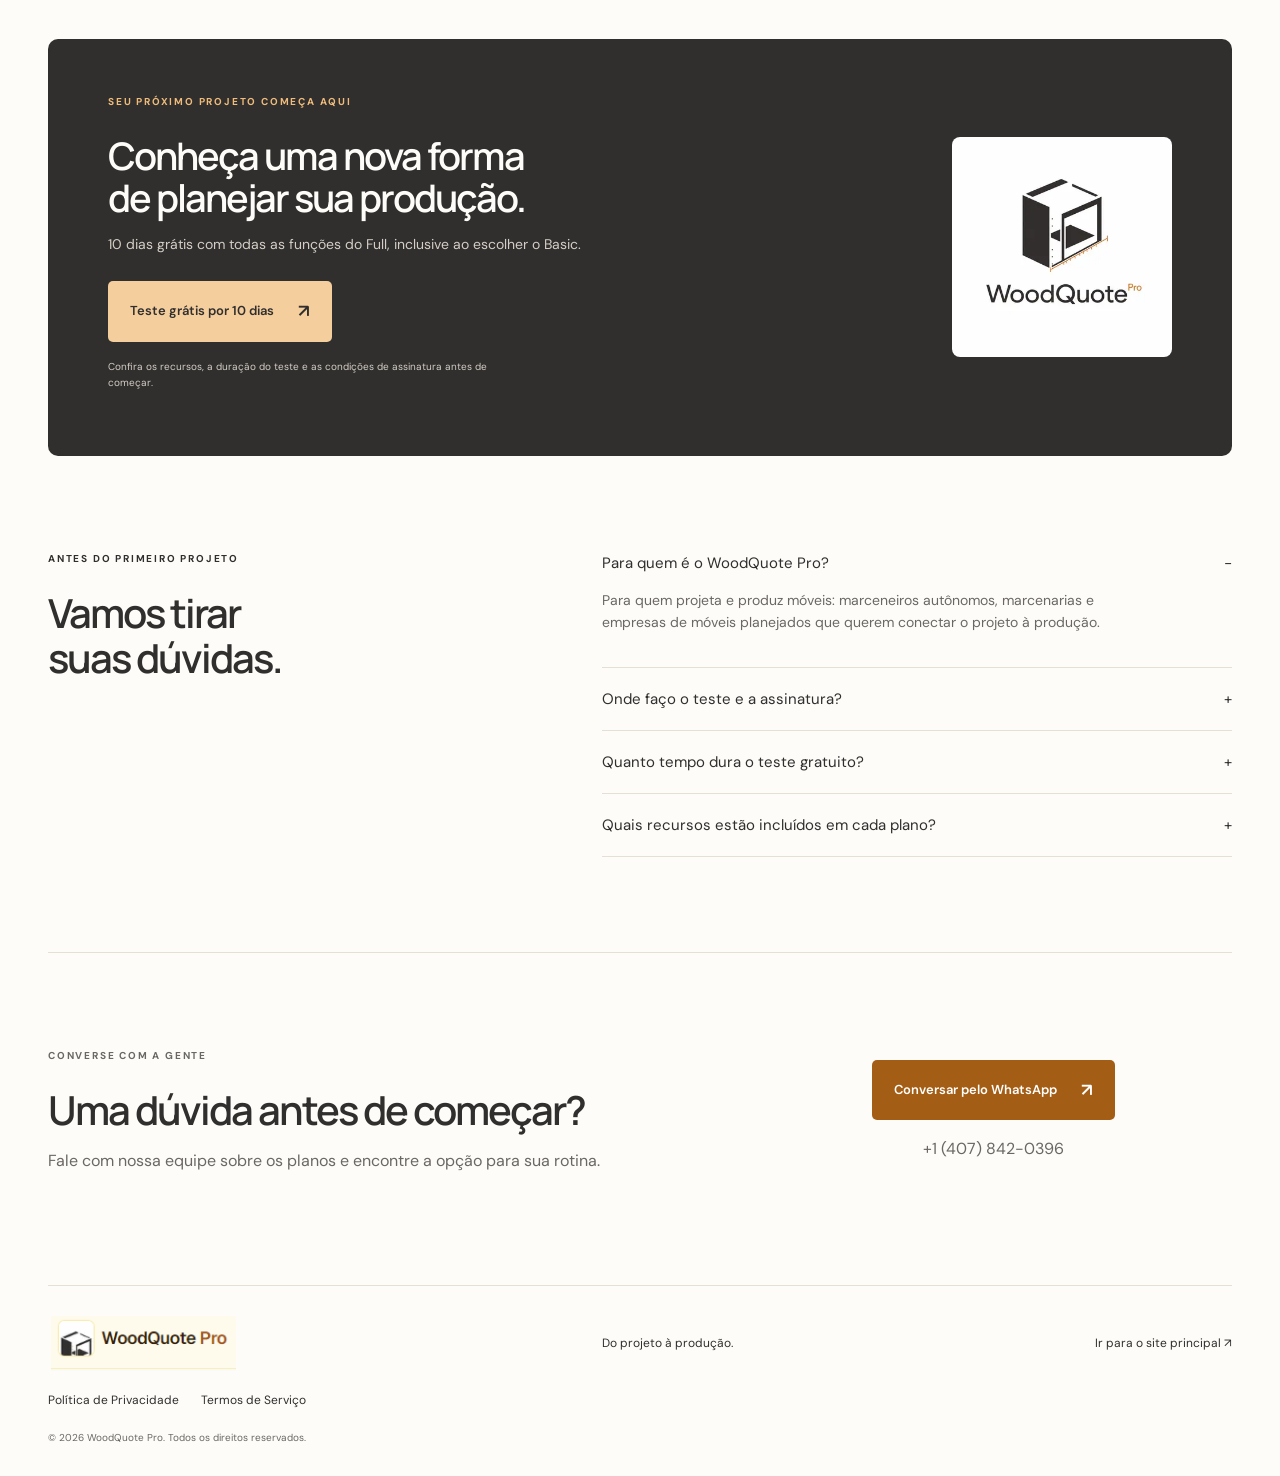
==== commit 99c53674: "Add lightweight on-demand product demonstration" ====
--- a/index.html
+++ b/index.html
@@ -4,7 +4,7 @@
   <meta charset="UTF-8"><meta name="viewport" content="width=device-width,initial-scale=1">
   <title>WoodQuote Pro — Do projeto à produção</title>
   <meta name="description" content="Conheça o WoodQuote Pro: projeto de móveis, visualização 3D e preparação para produção em uma única plataforma.">
-  <link rel="stylesheet" href="styles.css?v=20261113-focus2"><script src="script.js" defer></script><script src="media.js?v=20261113-gallery" defer></script><script src="locales.js?v=20261113-gallery" defer></script>
+  <link rel="stylesheet" href="styles.css?v=20261118-demo"><script src="script.js" defer></script><script src="media.js?v=20261113-gallery" defer></script><script src="demo.js?v=20261118-demo" defer></script><script src="locales.js?v=20261118-demo" defer></script>
 </head>
 <body>
 <header class="header wrap">
@@ -21,7 +21,7 @@
   <div class="hero-copy"><p class="eyebrow"><span class="dot"></span> TECNOLOGIA PARA QUEM FAZ MÓVEIS</p>
   <h1>Do projeto à produção.<br><em>Mais clareza para<br>criar e produzir.</em></h1>
   <p class="lead">Projete móveis em 3D, organize as peças e planeje o corte em um fluxo conectado. Leve sua próxima ideia para a oficina com mais clareza em cada etapa.</p>
-  <div class="actions"><a class="button" href="#comecar">Teste grátis por 10 dias <span aria-hidden="true">↗</span></a><a class="text-link" href="#contato">Falar com a equipe <span aria-hidden="true">↓</span></a></div>
+  <div class="actions"><a class="button" href="#comecar">Teste grátis por 10 dias <span aria-hidden="true">↗</span></a><a class="text-link" href="#demonstracao">Ver demonstração <span aria-hidden="true">↓</span></a></div>
   <p class="hero-foot">10 dias grátis com todas as funções do Full, inclusive ao escolher o Basic.</p></div>
   <div class="platform-showcase"><div class="platform-slides"><figure class="platform-slide" ><div class="platform-focus"><img src="plataforma-projeto-1.jpeg" width="1600" height="603" alt="Painel com prateleiras e lareira em 3D" fetchpriority="high"></div><figcaption>Painel com prateleiras e lareira em 3D</figcaption></figure><figure class="platform-slide" hidden><div class="platform-focus"><img src="plataforma-projeto-2.jpeg" width="1600" height="603" alt="Composição de painéis no projeto 3D" loading="lazy"></div><figcaption>Composição de painéis no projeto 3D</figcaption></figure><figure class="platform-slide" hidden><div class="platform-focus"><img src="plataforma-projeto-3.jpeg" width="1600" height="603" alt="Peças organizadas na plataforma" loading="lazy"></div><figcaption>Peças organizadas na plataforma</figcaption></figure><figure class="platform-slide" hidden><div class="platform-focus"><img src="plataforma-projeto-4.jpeg" width="1600" height="603" alt="Painel e armários no visualizador 3D" loading="lazy"></div><figcaption>Painel e armários no visualizador 3D</figcaption></figure></div><div class="platform-picker" role="group" aria-label="Projetos na plataforma"><button type="button" data-project="0" aria-pressed="true" aria-label="Painel com prateleiras e lareira em 3D"><img src="plataforma-projeto-1.jpeg" alt="" width="160" height="60"><span>01</span></button><button type="button" data-project="1" aria-pressed="false" aria-label="Composição de painéis no projeto 3D"><img src="plataforma-projeto-2.jpeg" alt="" width="160" height="60"><span>02</span></button><button type="button" data-project="2" aria-pressed="false" aria-label="Peças organizadas na plataforma"><img src="plataforma-projeto-3.jpeg" alt="" width="160" height="60"><span>03</span></button><button type="button" data-project="3" aria-pressed="false" aria-label="Painel e armários no visualizador 3D"><img src="plataforma-projeto-4.jpeg" alt="" width="160" height="60"><span>04</span></button></div></div>
 </section>
@@ -32,6 +32,7 @@
 <div class="workflow-body"><div class="steps" role="tablist" aria-label="Etapas do projeto" aria-orientation="vertical"><button id="tab-projeto" role="tab" aria-selected="true" aria-controls="step-panel" data-step="0"><span>01</span> Projete o móvel <b>↗</b></button><button id="tab-pecas" role="tab" aria-selected="false" aria-controls="step-panel" tabindex="-1" data-step="1"><span>02</span> Organize as peças <b>↗</b></button><button id="tab-corte" role="tab" aria-selected="false" aria-controls="step-panel" tabindex="-1" data-step="2"><span>03</span> Planeje o corte <b>↗</b></button><button id="tab-producao" role="tab" aria-selected="false" aria-controls="step-panel" tabindex="-1" data-step="3"><span>04</span> Prepare a produção <b>↗</b></button></div>
 <div id="step-panel" class="step-panel" role="tabpanel" tabindex="0" aria-labelledby="tab-projeto"><span class="panel-label">PROJETO & VISUALIZAÇÃO</span><div class="step-art" aria-hidden="true"><div class="mini-cabinet"><i></i><i></i><i></i><i></i></div><div class="dimension">IDEIA → PROJETO</div></div><h3>Comece enxergando o resultado.</h3><p id="step-description">Visualize o móvel em 3D para desenvolver a ideia e apresentar o projeto com mais clareza.</p><small>Do primeiro desenho à preparação para produzir.</small></div></div></div></section>
 <section class="section wrap" id="projetos"><div class="section-heading"><p class="eyebrow">PROJETOS EXECUTADOS</p><h2>Veja o que ganha forma.</h2><p>Explore os ambientes, os acabamentos e os detalhes dos móveis executados.</p></div><div class="carousel-controls"><button type="button" id="carousel-pause" aria-pressed="false">Pausar carrossel</button><p>Deslize para explorar</p></div><div class="photo-carousel" tabindex="0" role="region" aria-label="Galeria de projetos executados"><div class="carousel-track"><div class="carousel-set"><figure class="carousel-card" ><img src="projeto-painel-hd.webp" width="1086" height="1448" alt="Painel de TV e prateleiras iluminadas" loading="lazy" decoding="async"><figcaption>Painel de TV e prateleiras iluminadas</figcaption></figure><figure class="carousel-card" ><img src="projeto-detalhe-hd.webp" width="1086" height="1448" alt="Detalhes que valorizam o móvel" loading="lazy" decoding="async"><figcaption>Detalhes que valorizam o móvel</figcaption></figure><figure class="carousel-card" ><img src="projeto-alto-hd.webp" width="941" height="1672" alt="Marcenaria que transforma o ambiente" loading="lazy" decoding="async"><figcaption>Marcenaria que transforma o ambiente</figcaption></figure><figure class="carousel-card" ><img src="projeto-luz-hd.webp" width="941" height="1672" alt="Composição, textura e iluminação" loading="lazy" decoding="async"><figcaption>Composição, textura e iluminação</figcaption></figure></div><div class="carousel-set" aria-hidden="true"><figure class="carousel-card" aria-hidden="true"><img src="projeto-painel-hd.webp" width="1086" height="1448" alt="" loading="lazy" decoding="async"><figcaption>Painel de TV e prateleiras iluminadas</figcaption></figure><figure class="carousel-card" aria-hidden="true"><img src="projeto-detalhe-hd.webp" width="1086" height="1448" alt="" loading="lazy" decoding="async"><figcaption>Detalhes que valorizam o móvel</figcaption></figure><figure class="carousel-card" aria-hidden="true"><img src="projeto-alto-hd.webp" width="941" height="1672" alt="" loading="lazy" decoding="async"><figcaption>Marcenaria que transforma o ambiente</figcaption></figure><figure class="carousel-card" aria-hidden="true"><img src="projeto-luz-hd.webp" width="941" height="1672" alt="" loading="lazy" decoding="async"><figcaption>Composição, textura e iluminação</figcaption></figure></div></div></div></section><section class="section wrap project-videos"><div class="section-heading"><h2>Projetos em movimento</h2><p>Veja os ambientes executados e seus detalhes em vídeo.</p></div><div class="video-grid"><figure><video controls muted playsinline preload="none" poster="projeto-video-1.mp4.jpg" aria-label="Painel, prateleiras e iluminação"><source src="projeto-video-1.mp4" type="video/mp4"><p>Seu navegador não suporta vídeo.</p></video><figcaption>Painel, prateleiras e iluminação</figcaption></figure><figure><video controls muted playsinline preload="none" poster="projeto-video-2.mp4.jpg" aria-label="Marcenaria em pé-direito duplo"><source src="projeto-video-2.mp4" type="video/mp4"><p>Seu navegador não suporta vídeo.</p></video><figcaption>Marcenaria em pé-direito duplo</figcaption></figure><figure><video controls muted playsinline preload="none" poster="projeto-video-3.mp4.jpg" aria-label="Detalhes do painel iluminado"><source src="projeto-video-3.mp4" type="video/mp4"><p>Seu navegador não suporta vídeo.</p></video><figcaption>Detalhes do painel iluminado</figcaption></figure><figure><video controls muted playsinline preload="none" poster="projeto-video-4.mp4.jpg" aria-label="Painéis e circulação do ambiente"><source src="projeto-video-4.mp4" type="video/mp4"><p>Seu navegador não suporta vídeo.</p></video><figcaption>Painéis e circulação do ambiente</figcaption></figure></div></section><section class="section wrap comparison"><div><p class="eyebrow">MAIS CONTINUIDADE NA SUA ROTINA</p><h2>O projeto segue.<br><em>A informação também.</em></h2><p>Uma plataforma conectada faz sentido quando ajuda a levar o que foi planejado para a próxima etapa do trabalho.</p></div><div class="compare-table"><div class="compare-row table-head"><span>Processo desconectado</span><strong>Com WoodQuote Pro</strong></div><div class="compare-row"><span>Desenho separado dos cálculos</span><strong>Projeto e peças no mesmo fluxo</strong></div><div class="compare-row"><span>Explicar o móvel só no papel</span><strong>Apresentação visual em 3D</strong></div><div class="compare-row"><span>Planejar o corte à parte</span><strong>Continuidade até o plano de corte</strong></div><p class="table-note">Escolha o plano que acompanha o ritmo da sua produção.</p></div></section>
+<section class="section wrap demo-section" id="demonstracao" aria-labelledby="demo-title"><div class="demo-heading"><p class="eyebrow">VEJA NA PRÁTICA</p><h2 id="demo-title">Acompanhe um projeto no WoodQuote Pro.</h2><p>Veja a criação e os ajustes de um móvel diretamente na plataforma, em uma demonstração de 5 minutos.</p></div><div class="demo-player"><video id="demo-video" controls playsinline preload="none" poster="woodquote-demo-capa.webp" width="1920" height="722" data-src="woodquote-demo.mp4" aria-label="Reproduzir demonstração"><p>Seu navegador não suporta vídeo.</p></video><button type="button" id="demo-play" aria-controls="demo-video"><span class="demo-play-icon" aria-hidden="true">▶</span><span>Reproduzir demonstração</span><small>5:11</small></button></div><p id="demo-status" role="status" hidden>Não foi possível iniciar o vídeo. Toque em reproduzir para tentar novamente.</p><div class="demo-bottom"><p>Interface apresentada em português. Use a tela cheia para acompanhar os detalhes.</p><a class="button" href="https://woodquotepro.com/" data-main-site>Teste grátis por 10 dias <span aria-hidden="true">↗</span></a></div></section>
 <section class="section wrap" id="planos"><div class="section-heading"><p class="eyebrow">ESCOLHA SEU PRÓXIMO PASSO</p><h2>Dois planos. 10 dias para experimentar.</h2><p>10 dias grátis com todas as funções do Full, inclusive ao escolher o Basic.</p></div><div class="pricing-grid"><article class="price-card"><p class="eyebrow">BASIC</p><h3>Projete e apresente.</h3><p class="price-label">Preço promocional · USD</p><p class="price"><strong>US$ 29.99</strong> <span>/mês</span></p><ul><li>Visualizador 3D</li><li>Cotação PrimeCut e orçamento para o cliente</li><li>5 renders por dia</li><li>Visualização do plano de corte inclusa</li></ul><div class="plan-detail"><strong>Documentos de produção: 1 crédito por projeto</strong><p>Libera impressão, etiquetas, DXF, listagem, detalhamento e contrato. Ao usar o crédito, o projeto fica bloqueado para alterações posteriores.</p></div><a class="button" href="https://woodquotepro.com/" data-main-site>Teste grátis por 10 dias</a></article><article class="price-card featured"><p class="eyebrow">FULL</p><h3>Avance até a produção.</h3><p class="price-label">Preço promocional · USD</p><p class="price"><strong>US$ 199.00</strong> <span>/mês</span></p><ul><li>Todas as funções da plataforma</li><li>Plano de corte, DXF e contrato inclusos</li><li>20 renders por dia</li><li>Após o limite diário, 1 crédito compra 50 renders extras</li></ul><a class="button" href="https://woodquotepro.com/" data-main-site>Teste grátis por 10 dias</a></article></div><aside class="credit-strip"><h3>Créditos a partir de US$ 34.90</h3><p>Validade de 12 meses. Use conforme as opções disponíveis no seu plano.</p></aside><p class="pricing-note">Valores em dólares americanos. Confira as condições de cobrança e cancelamento no site principal antes de iniciar o teste.</p></section>
 <section class="start-section wrap" id="comecar"><div><p class="eyebrow">SEU PRÓXIMO PROJETO COMEÇA AQUI</p><h2>Conheça uma nova forma<br>de planejar sua produção.</h2><p>10 dias grátis com todas as funções do Full, inclusive ao escolher o Basic.</p><a class="button light" href="https://woodquotepro.com/" data-main-site>Teste grátis por 10 dias <span aria-hidden="true">↗</span></a><p class="offer-note">Confira os recursos, a duração do teste e as condições de assinatura antes de começar.</p></div><div class="start-mark"><img src="woodquote-logo-original.png" width="384" height="384" alt="WoodQuote Pro — logotipo original"></div></section>
 <section class="section wrap faq" id="duvidas"><div><p class="eyebrow">ANTES DO PRIMEIRO PROJETO</p><h2>Vamos tirar<br>suas dúvidas.</h2></div><div><details open><summary>Para quem é o WoodQuote Pro?</summary><p>Para quem projeta e produz móveis: marceneiros autônomos, marcenarias e empresas de móveis planejados que querem conectar o projeto à produção.</p></details><details><summary>Onde faço o teste e a assinatura?</summary><p>No site principal do WoodQuote Pro. Esta página apresenta a solução e direciona você para lá.</p></details><details><summary>Quanto tempo dura o teste gratuito?</summary><p>10 dias grátis com todas as funções do Full, inclusive ao escolher o Basic.</p></details><details><summary>Quais recursos estão incluídos em cada plano?</summary><p>Basic inclui 5 renders por dia e visualização do plano de corte. Full inclui todas as funções e 20 renders por dia. Veja a comparação de planos acima para conhecer as regras de créditos.</p></details></div></section>
--- a/styles.css
+++ b/styles.css
@@ -35,3 +35,5 @@
 /* Individual framing keeps original 3D geometry and source pixels. */
 .hero{grid-template-columns:1fr 1.15fr;gap:36px}.platform-focus{height:390px;position:relative;overflow:hidden;background:linear-gradient(#b9d4e8 0%,#d5d6cf 65%)}.platform-focus img{position:absolute;max-width:none;height:auto;top:50%;left:50%;width:220%;transform:translate(-54%,-50%);clip-path:inset(5% 1% 5% 11%)}.platform-slide:nth-child(2) .platform-focus img{width:128%;transform:translate(-56%,-50%)}.platform-slide:nth-child(3) .platform-focus img{width:116%;transform:translate(-54%,-50%)}.platform-slide:nth-child(4) .platform-focus img{width:185%;transform:translate(-54%,-50%)}.platform-picker img{height:74px;object-fit:cover;object-position:center}.platform-slide figcaption{font-size:13px;padding:18px 22px}@media(max-width:1000px){.hero{gap:24px}.platform-focus{height:320px}}@media(max-width:720px){.hero{grid-template-columns:1fr}.platform-focus{height:auto;aspect-ratio:3/2}.platform-picker img{height:54px}.platform-slide figcaption{padding:14px 16px;font-size:12px}}
 
+
+.demo-section{border-top:1px solid var(--line)}.demo-heading{max-width:740px;margin-bottom:28px}.demo-heading>p:last-child{color:var(--muted);margin-top:22px}.demo-player{position:relative;background:#302f2e;border-radius:12px;overflow:hidden;border:1px solid var(--line)}.demo-player video{display:block;width:100%;height:auto;aspect-ratio:1920/722;object-fit:contain}.demo-player>button{position:absolute;inset:0;width:100%;border:0;background:linear-gradient(transparent,rgba(0,0,0,.45));color:white;display:flex;align-items:center;justify-content:center;flex-direction:column;gap:12px;cursor:pointer;font-size:16px;font-weight:600;text-shadow:0 1px 4px #222}.demo-player>button[hidden]{display:none}.demo-play-icon{display:grid;place-items:center;width:72px;height:72px;border-radius:50%;background:#a45d15;color:white;font-size:28px;box-shadow:0 8px 32px #0004;text-shadow:none}.demo-player button:hover .demo-play-icon{background:#bd6e1e}.demo-player small{font-weight:400}.demo-bottom{display:flex;justify-content:space-between;align-items:center;gap:24px;margin-top:20px}.demo-bottom p{font-size:12px;color:var(--muted);max-width:510px}.demo-bottom .button{flex-shrink:0}#demo-status{color:#873b16;font-size:14px}@media(max-width:720px){.demo-bottom{align-items:flex-start;flex-direction:column;gap:10px}.demo-play-icon{width:48px;height:48px;font-size:20px}.demo-player>button{font-size:12px;gap:6px}.demo-heading h2{font-size:30px}}
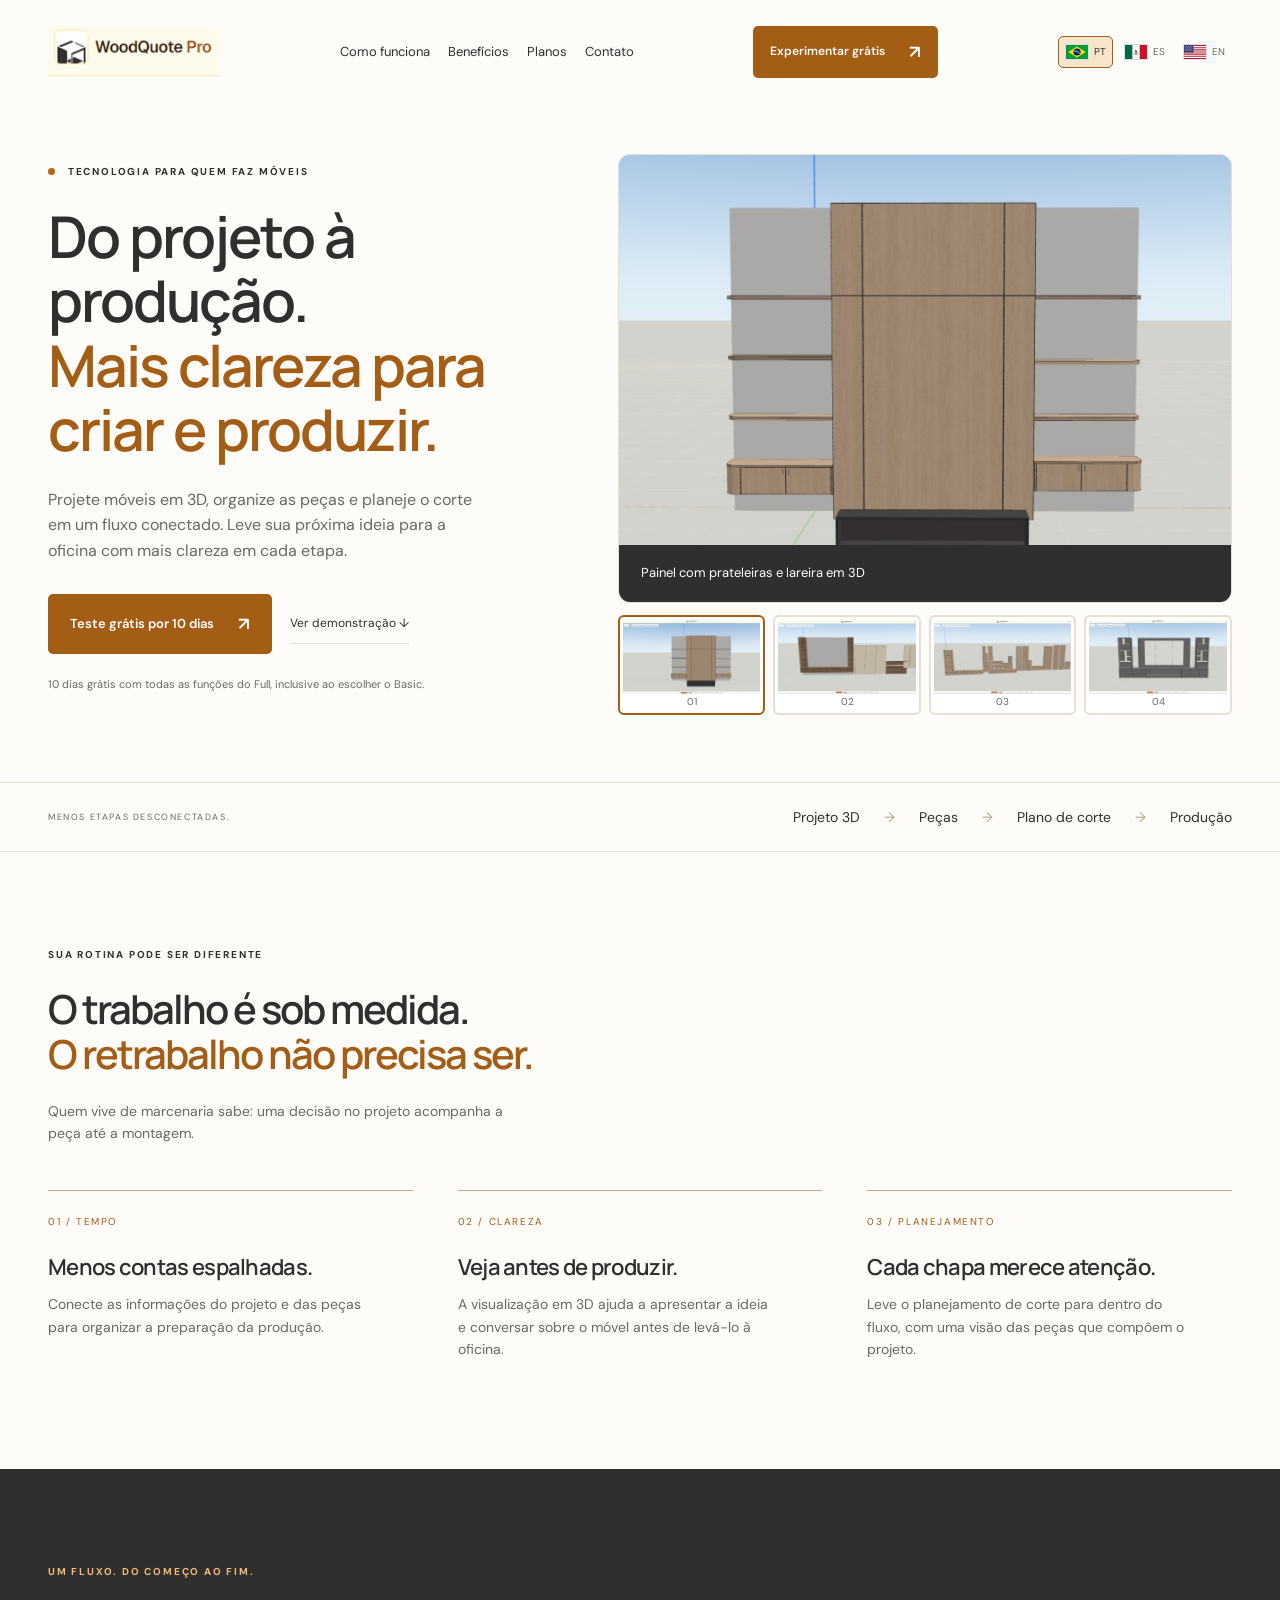
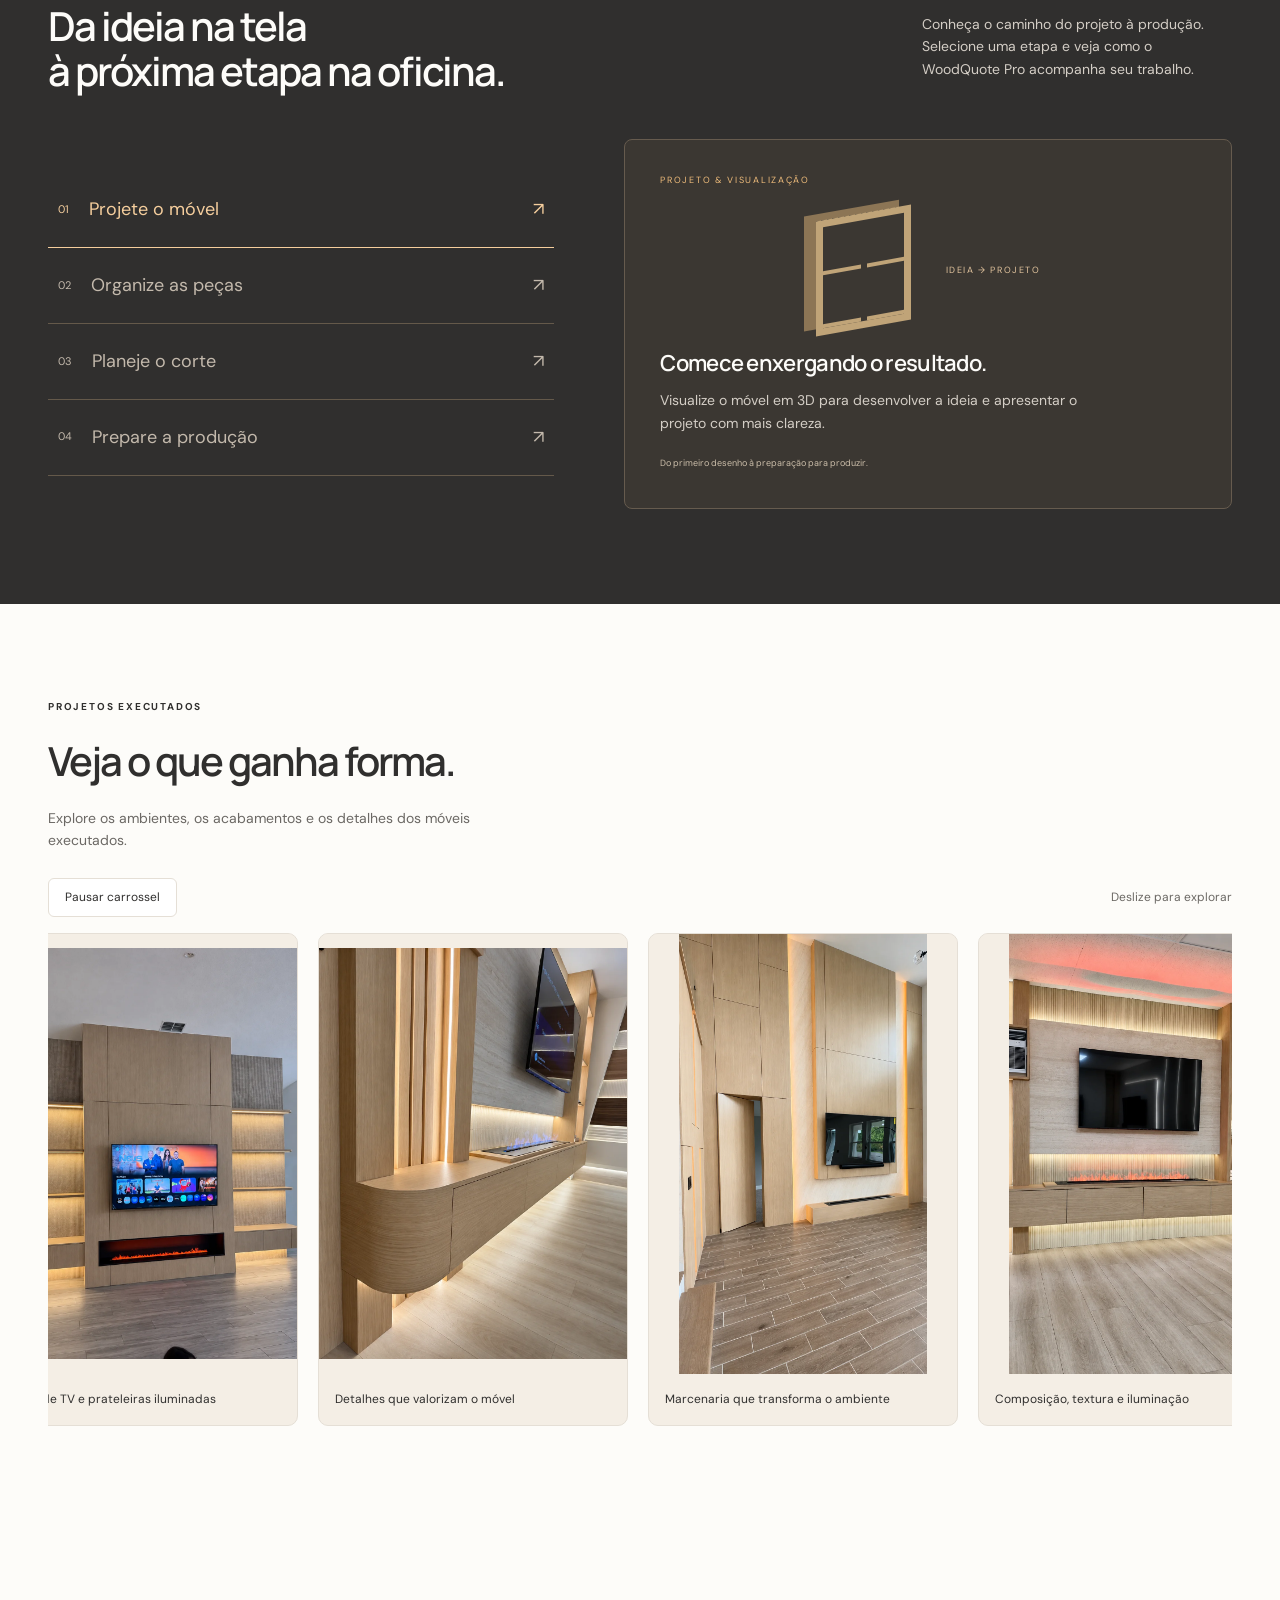
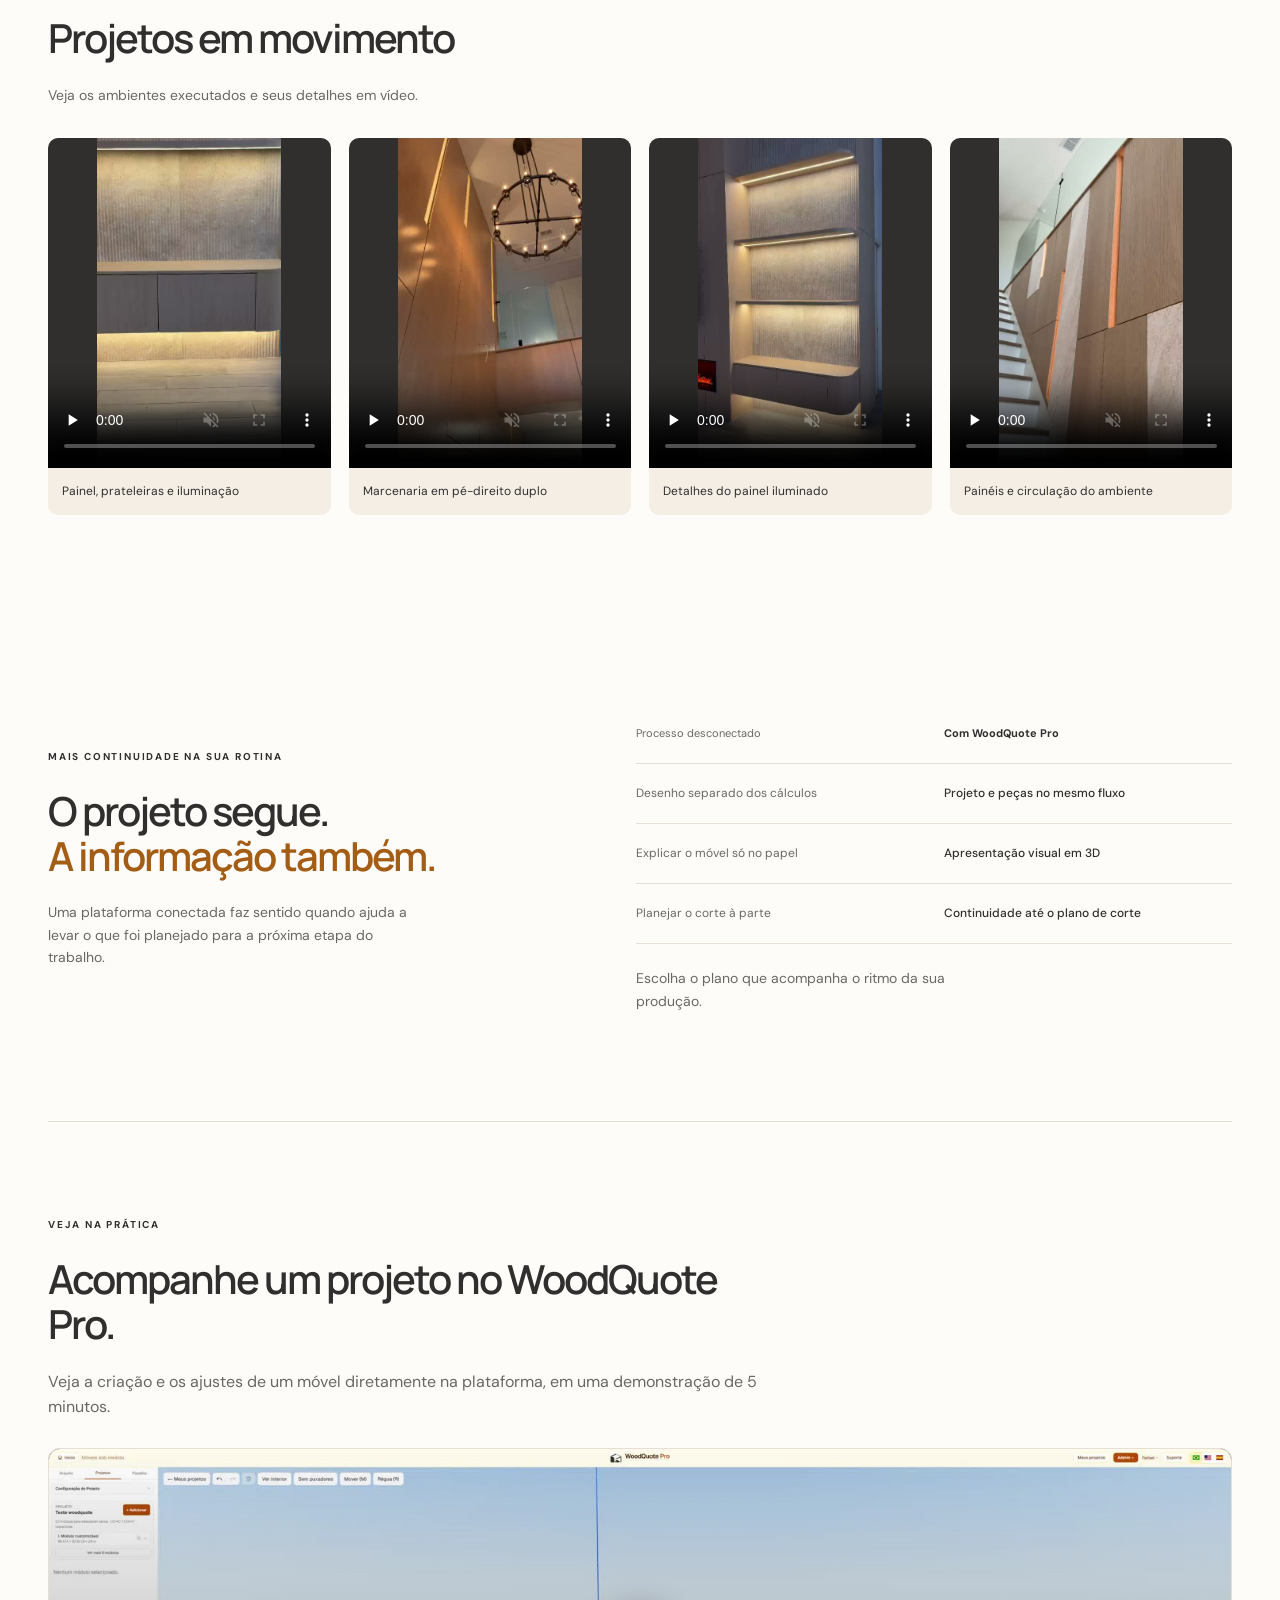
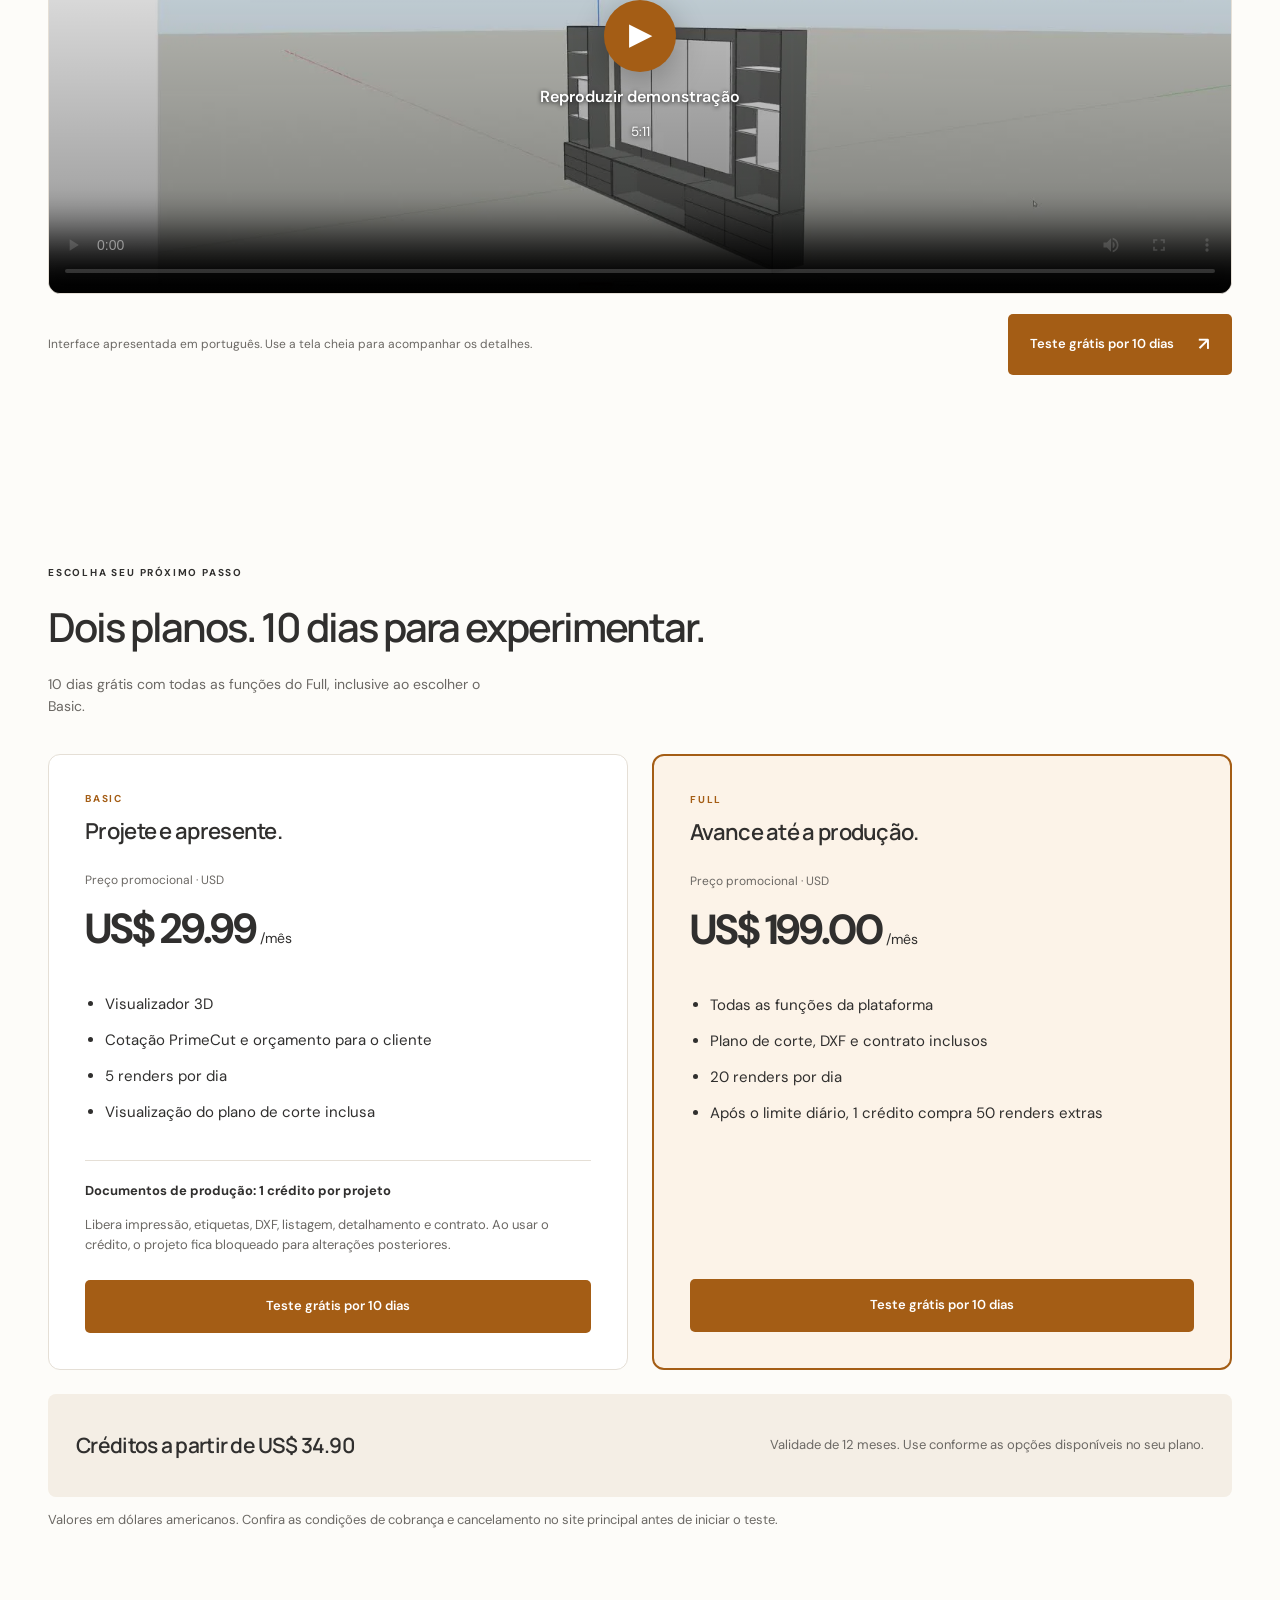
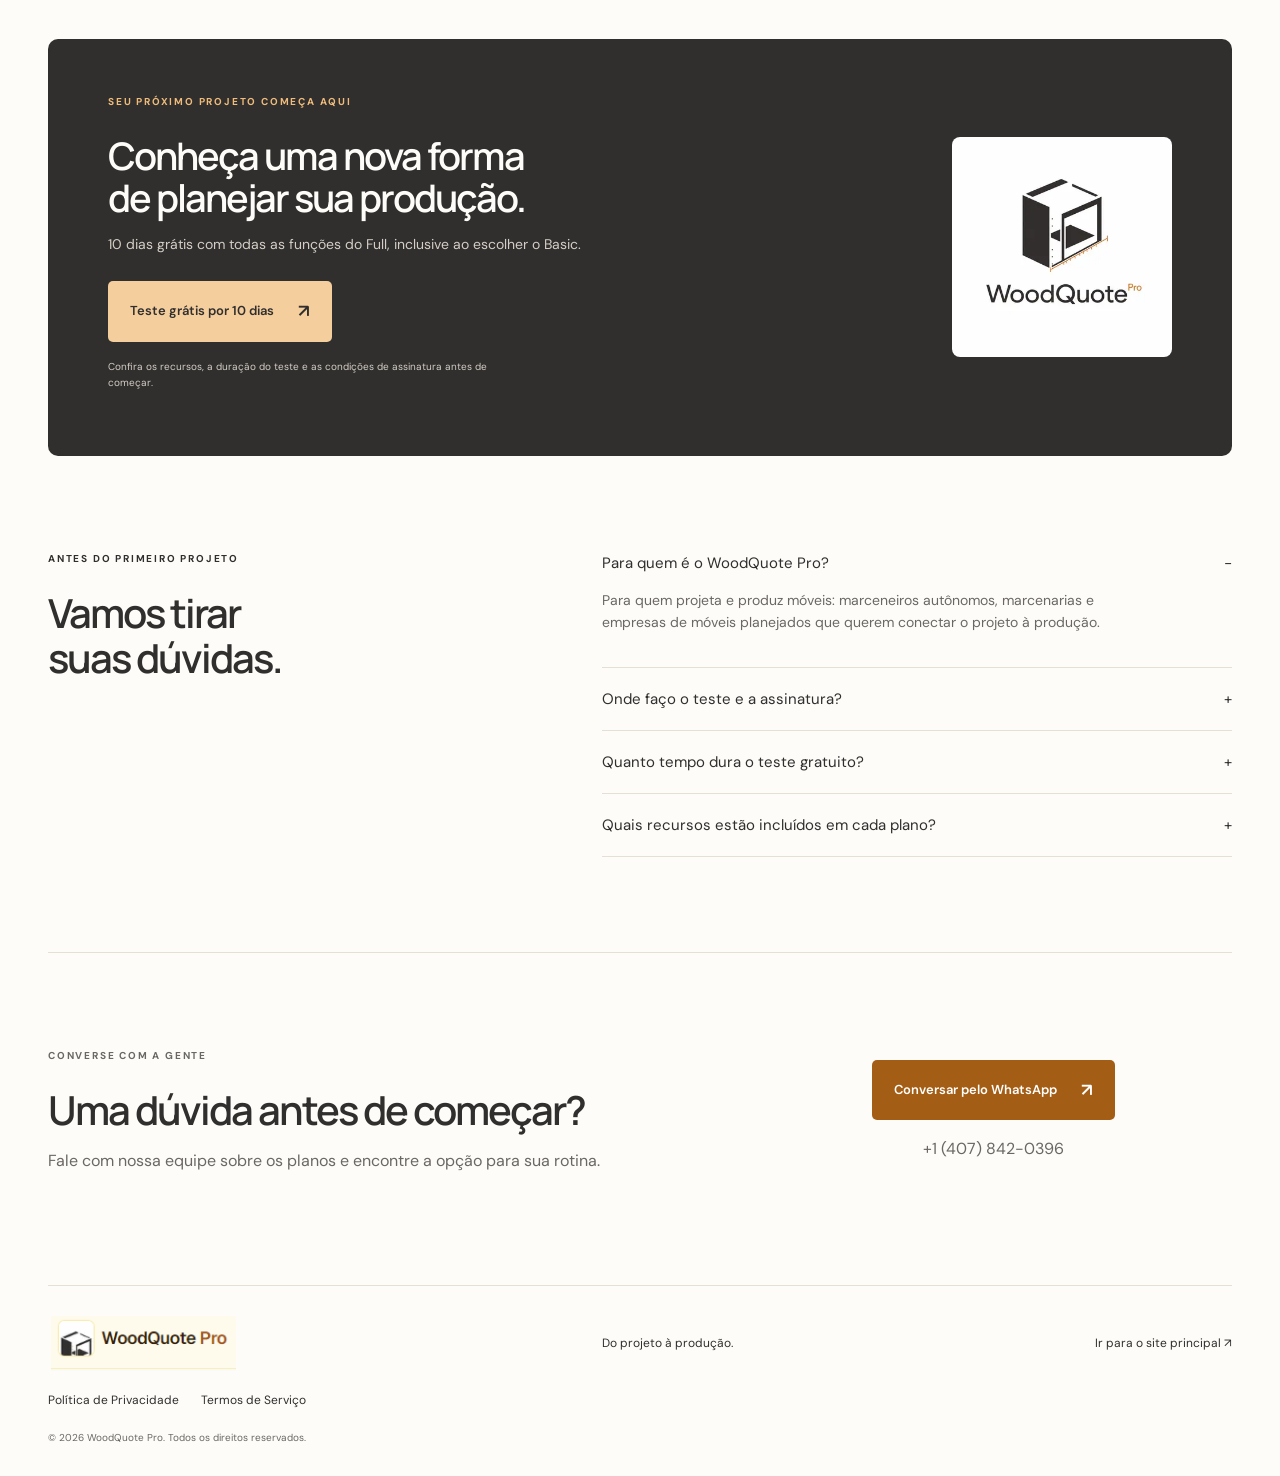
==== commit 8490be1e: "Add original brand favicon and search discovery metadata" ====
--- a/index.html
+++ b/index.html
@@ -4,6 +4,16 @@
   <meta charset="UTF-8"><meta name="viewport" content="width=device-width,initial-scale=1">
   <title>WoodQuote Pro — Do projeto à produção</title>
   <meta name="description" content="Conheça o WoodQuote Pro: projeto de móveis, visualização 3D e preparação para produção em uma única plataforma.">
+  <link rel="icon" type="image/svg+xml" href="favicon.svg?v=20261118">
+  <meta name="theme-color" content="#302f2d">
+  <meta property="og:type" content="website">
+  <meta property="og:site_name" content="WoodQuote Pro">
+  <meta property="og:title" content="WoodQuote Pro — Do projeto à produção">
+  <meta property="og:description" content="Projete móveis em 3D, prepare orçamentos e organize a produção. Conheça os planos e teste grátis por 10 dias.">
+  <meta property="og:url" content="https://marketing.woodquotepro.com/">
+  <meta property="og:image" content="https://marketing.woodquotepro.com/woodquote-logo-original.png">
+  <meta property="og:image:alt" content="WoodQuote Pro">
+  <meta name="twitter:card" content="summary">
   <link rel="stylesheet" href="styles.css?v=20261118-demo"><script src="script.js" defer></script><script src="media.js?v=20261113-gallery" defer></script><script src="demo.js?v=20261118-demo" defer></script><script src="locales.js?v=20261118-demo" defer></script>
 </head>
 <body>
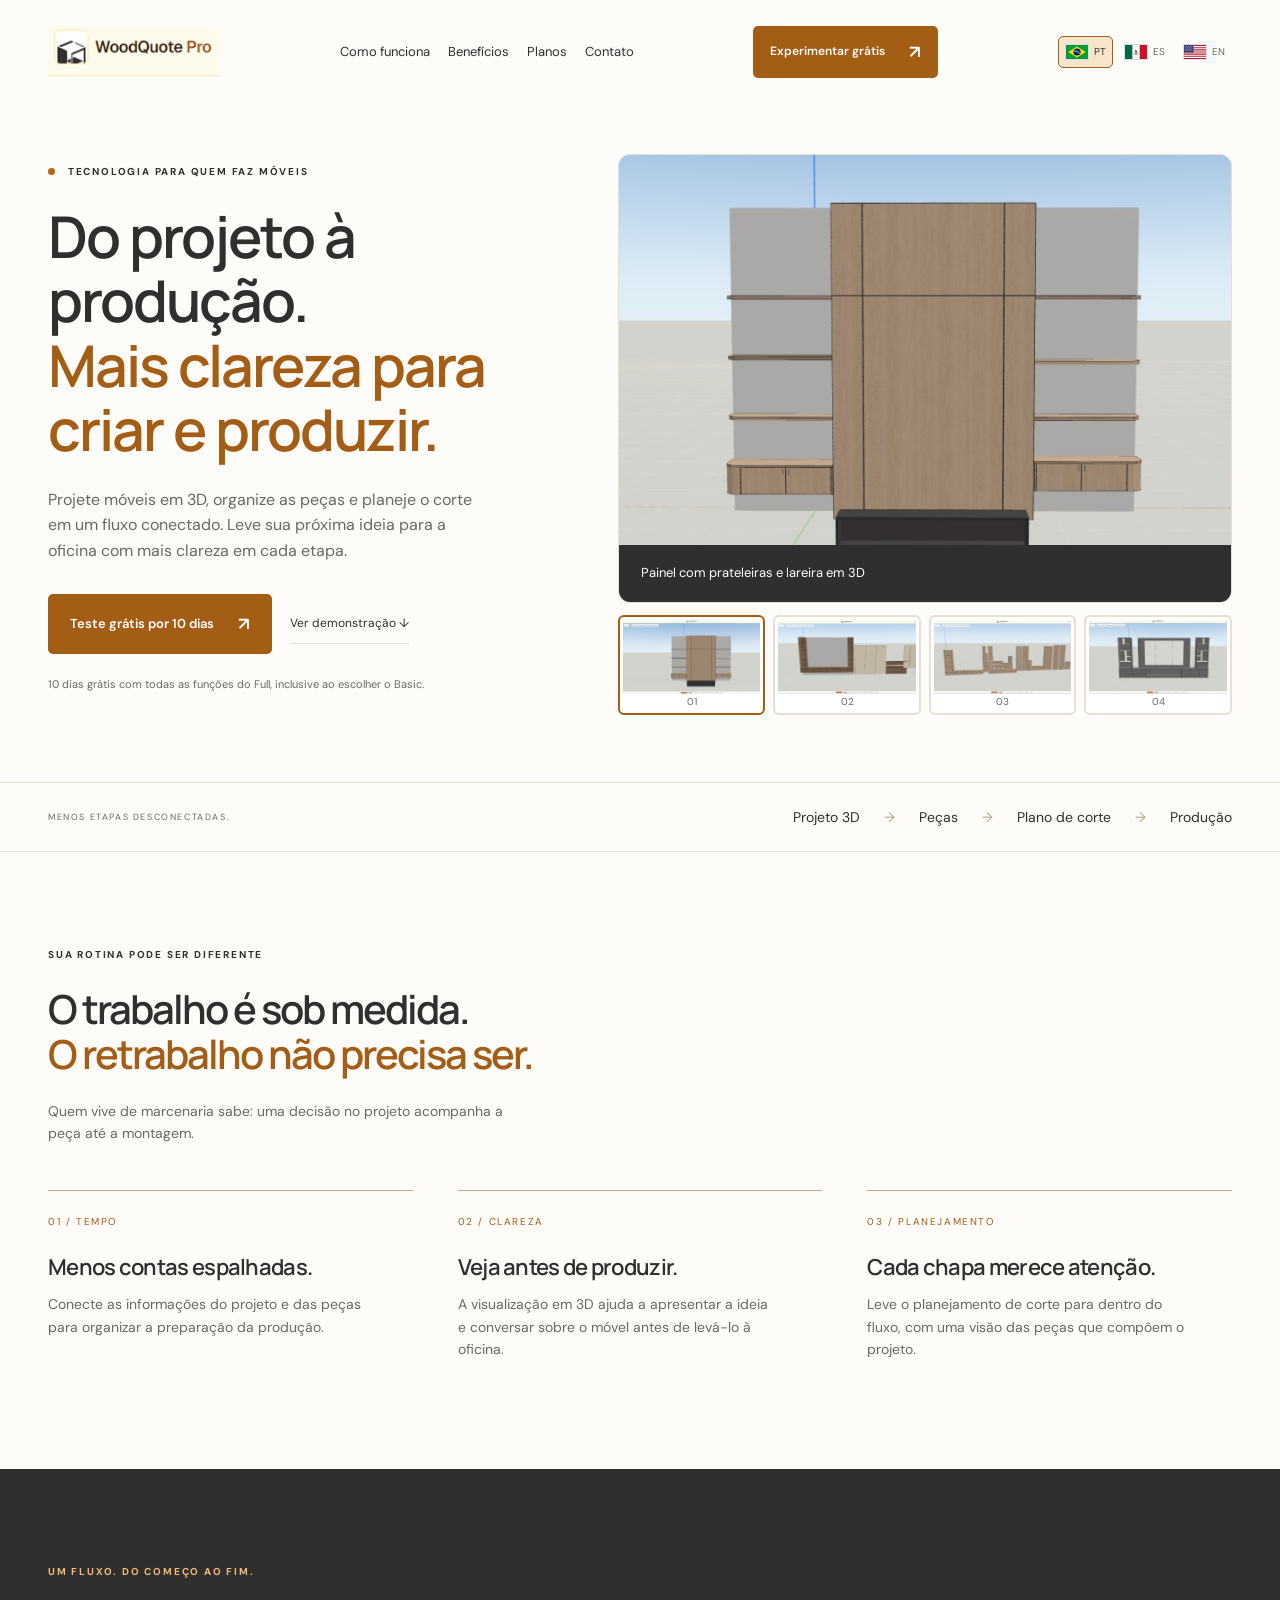
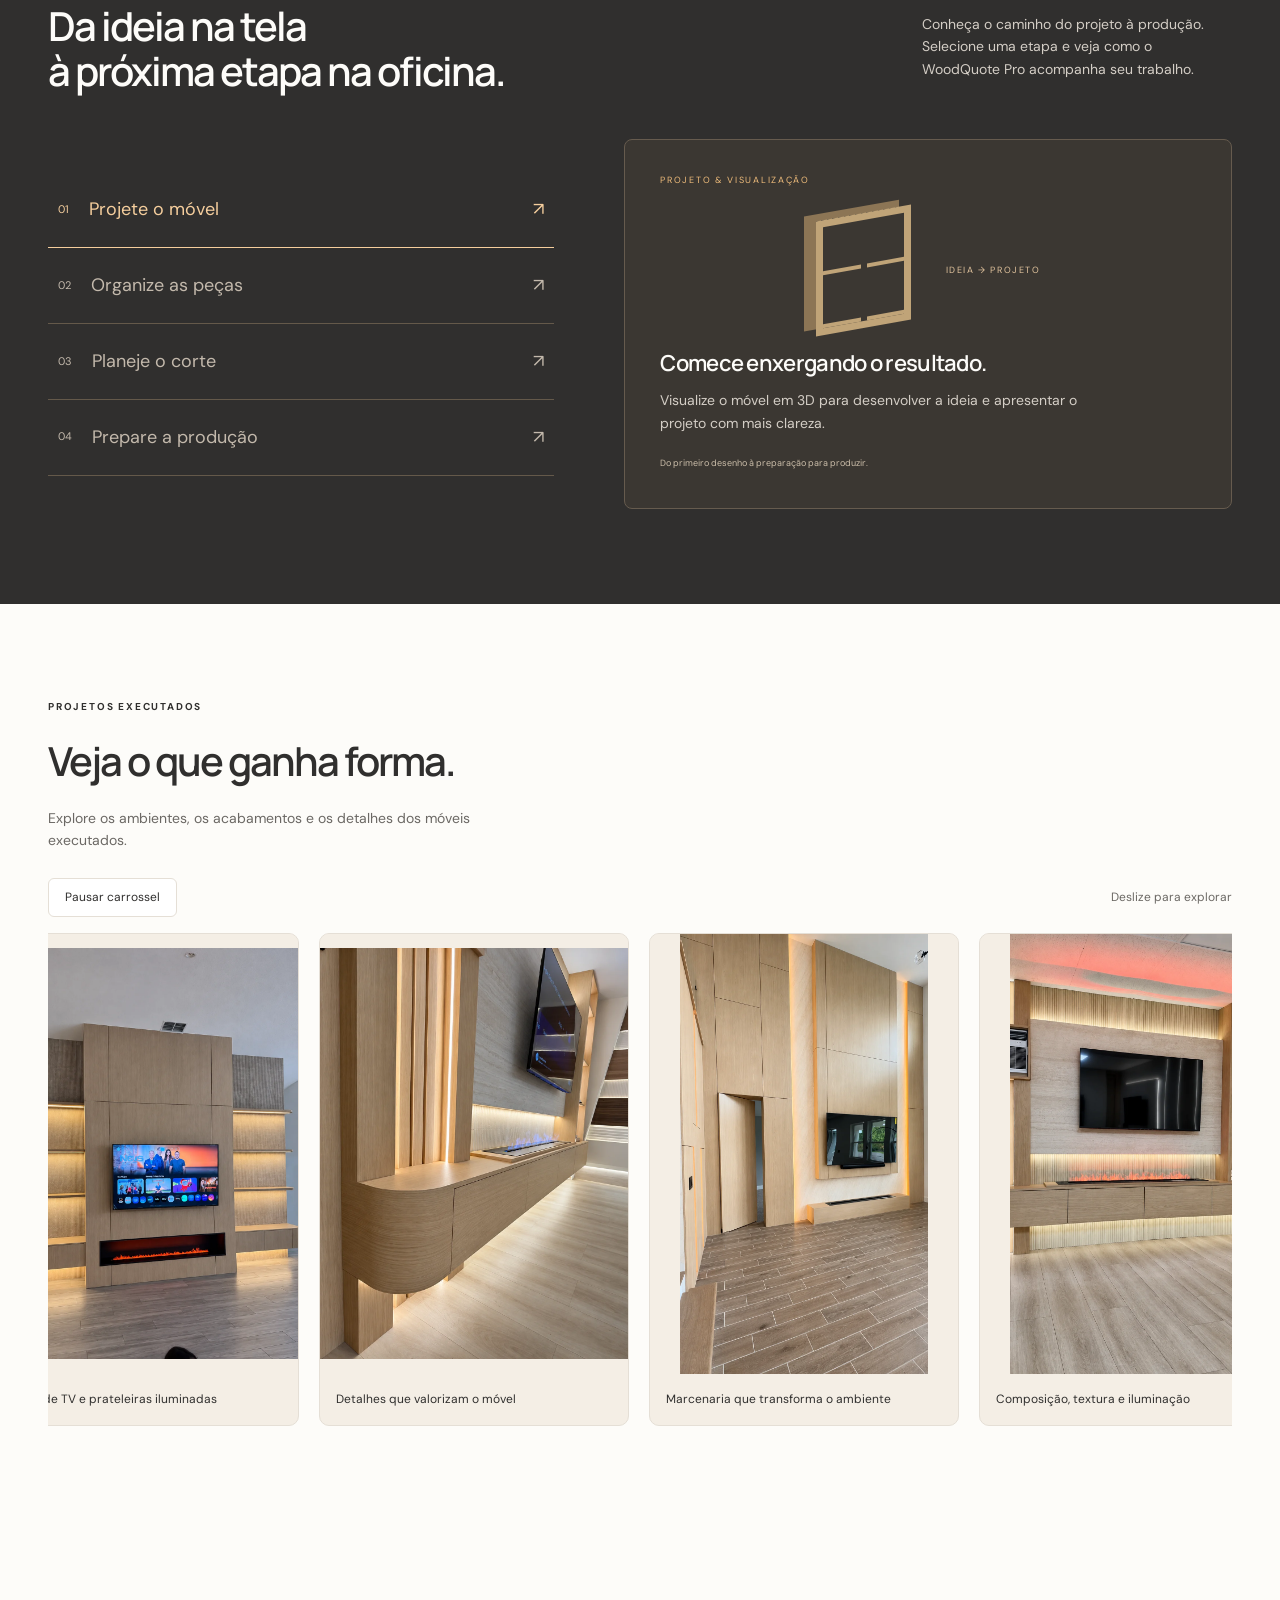
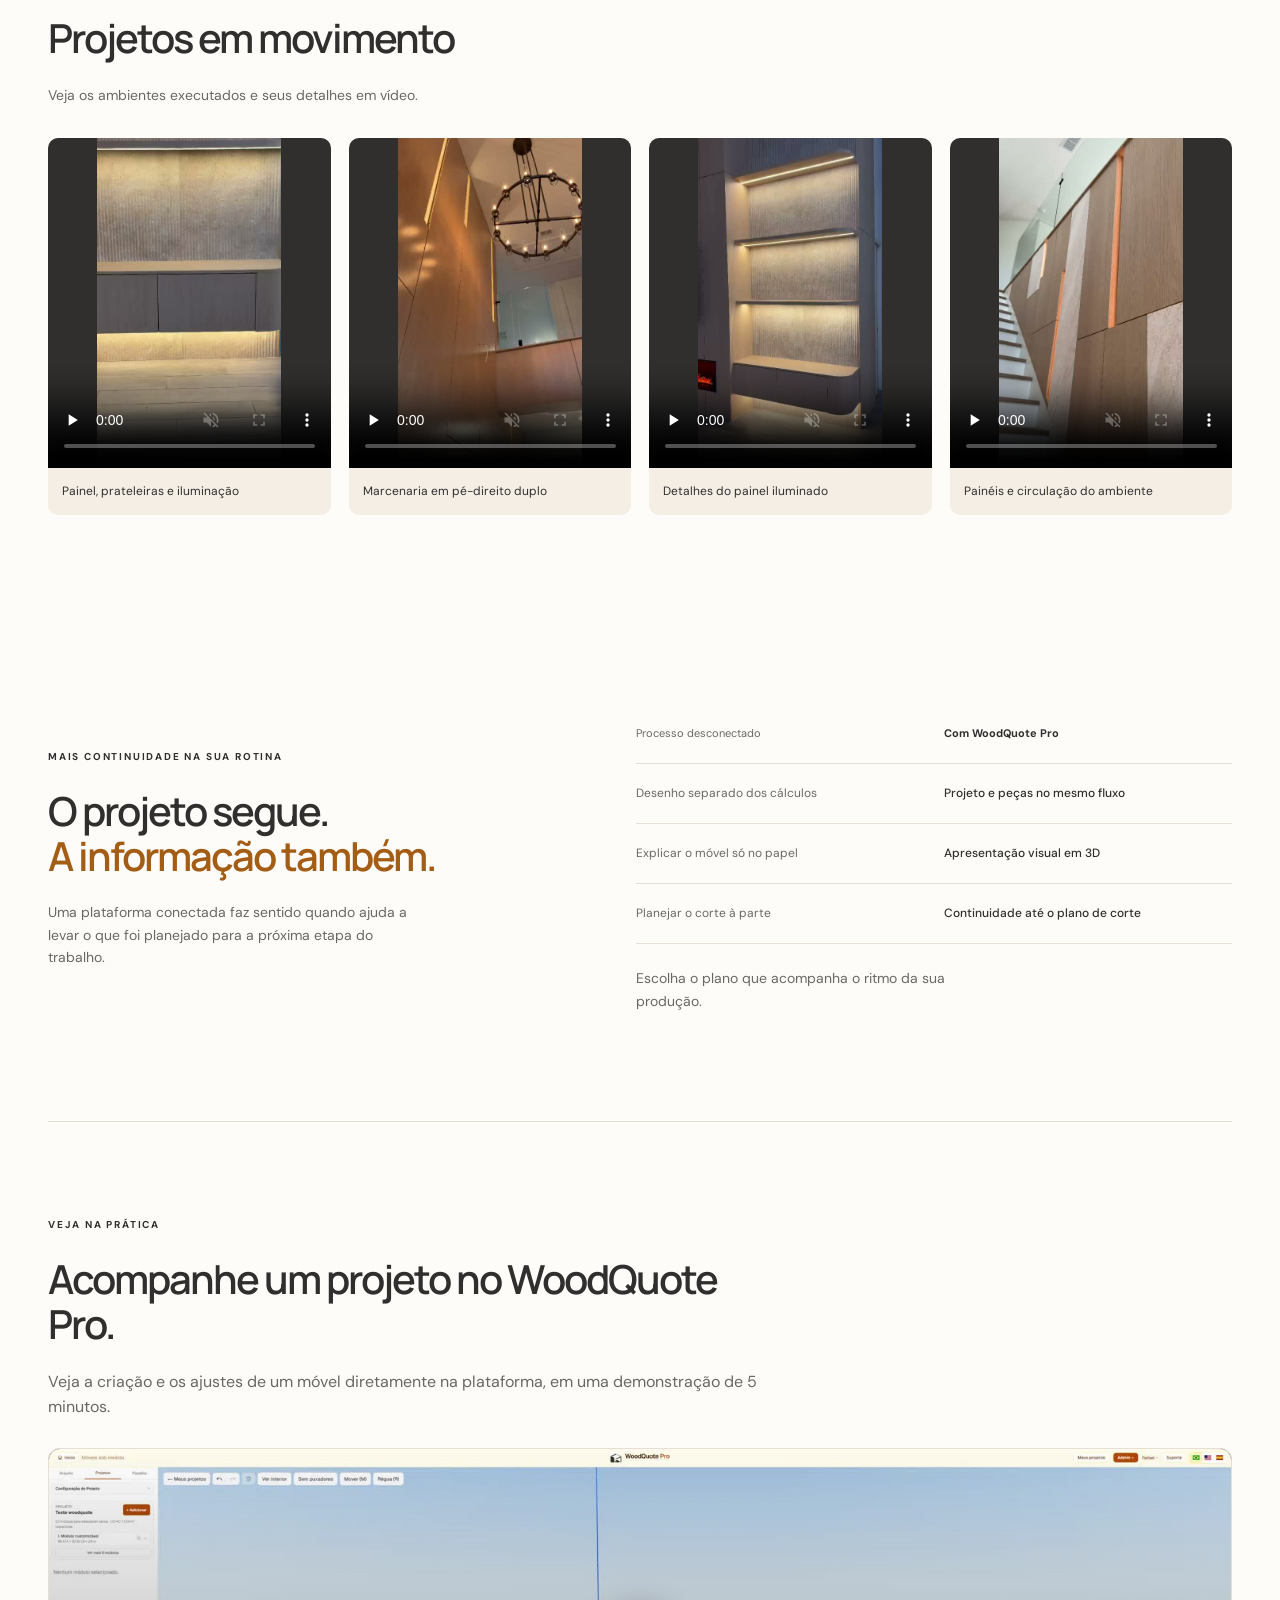
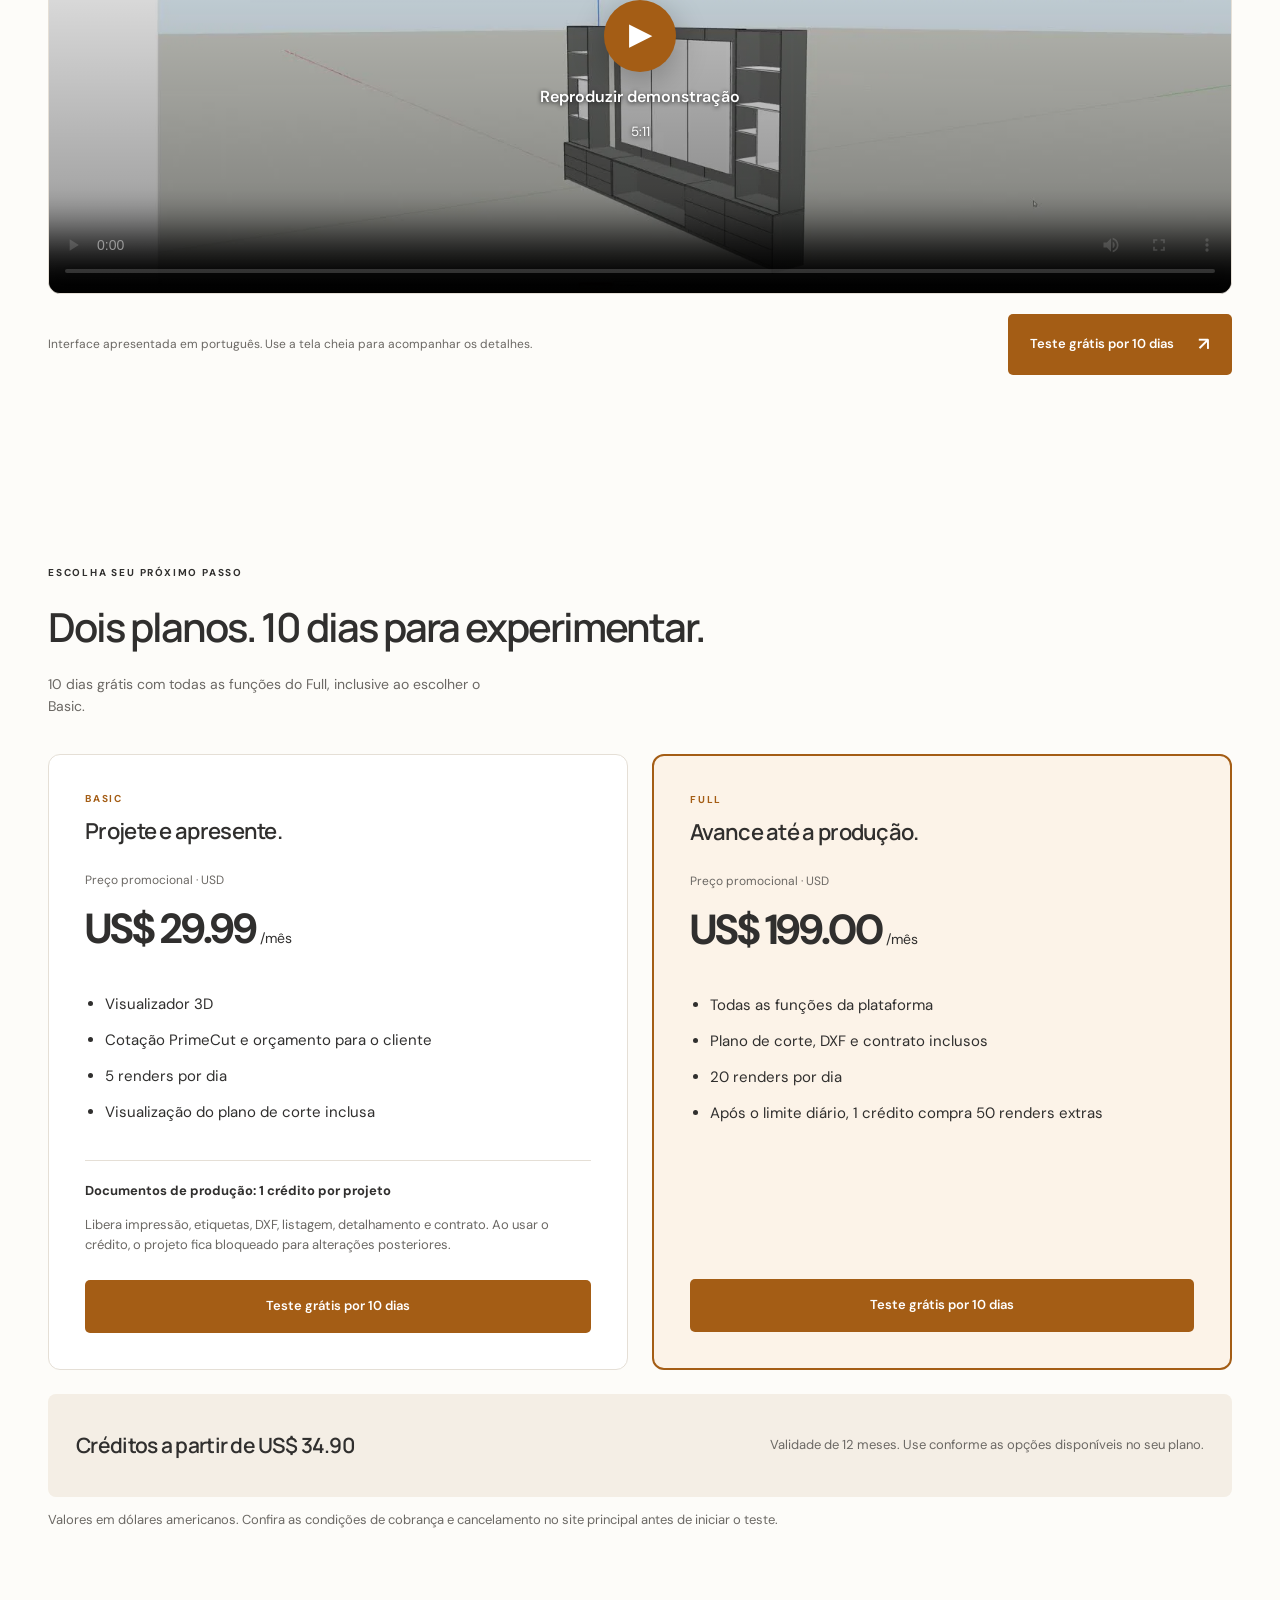
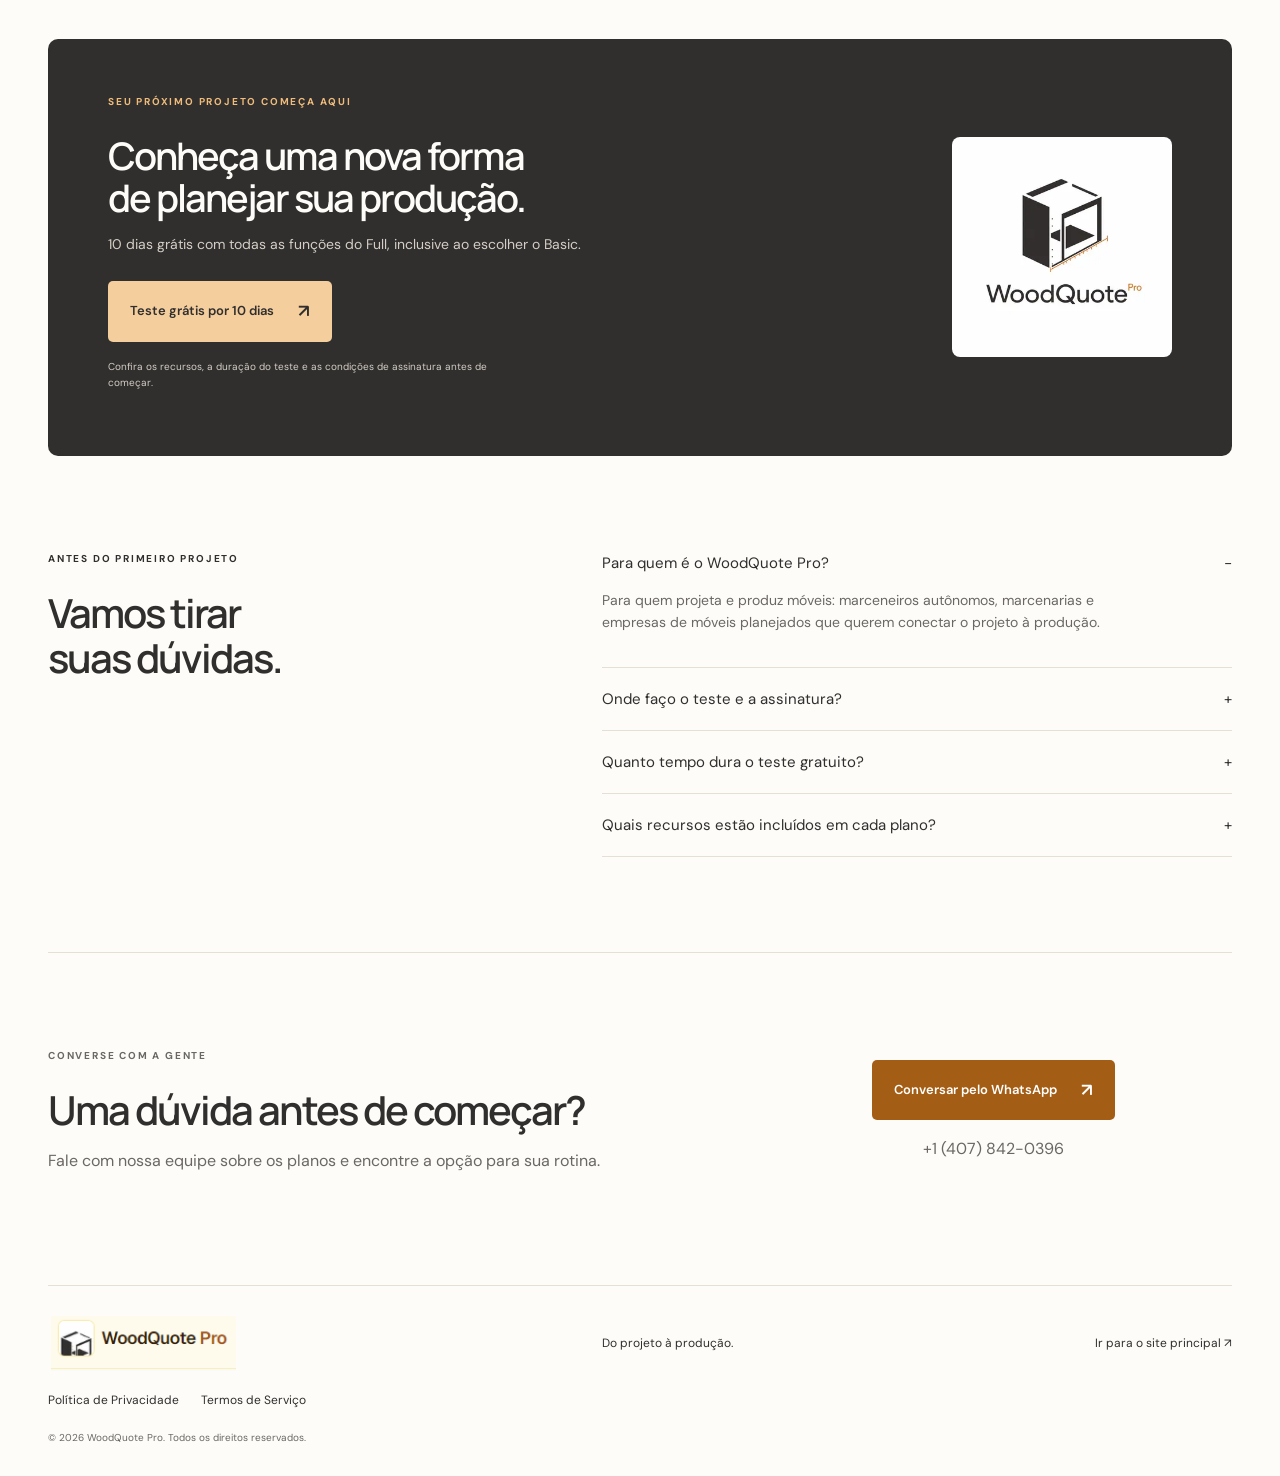
==== commit 28c8829a: "Publish static multilingual pages and SEO metadata" ====
--- a/index.html
+++ b/index.html
@@ -2,19 +2,27 @@
 <html lang="pt-BR">
 <head>
   <meta charset="UTF-8"><meta name="viewport" content="width=device-width,initial-scale=1">
-  <title>WoodQuote Pro — Do projeto à produção</title>
-  <meta name="description" content="Conheça o WoodQuote Pro: projeto de móveis, visualização 3D e preparação para produção em uma única plataforma.">
+  <title>Software para marcenaria e móveis 3D | WoodQuote Pro</title>
+  <meta name="description" content="Projete móveis em 3D, crie orçamentos e prepare planos de corte com o WoodQuote Pro. Conheça Basic e Full e teste todas as funções por 10 dias grátis.">
   <link rel="icon" type="image/svg+xml" href="favicon.svg?v=20261118">
   <meta name="theme-color" content="#302f2d">
   <meta property="og:type" content="website">
   <meta property="og:site_name" content="WoodQuote Pro">
-  <meta property="og:title" content="WoodQuote Pro — Do projeto à produção">
-  <meta property="og:description" content="Projete móveis em 3D, prepare orçamentos e organize a produção. Conheça os planos e teste grátis por 10 dias.">
+  <meta property="og:title" content="Software para marcenaria e móveis 3D | WoodQuote Pro">
+  <meta property="og:description" content="Projete móveis em 3D, crie orçamentos e prepare planos de corte com o WoodQuote Pro. Conheça Basic e Full e teste todas as funções por 10 dias grátis.">
   <meta property="og:url" content="https://marketing.woodquotepro.com/">
   <meta property="og:image" content="https://marketing.woodquotepro.com/woodquote-logo-original.png">
   <meta property="og:image:alt" content="WoodQuote Pro">
   <meta name="twitter:card" content="summary">
-  <link rel="stylesheet" href="styles.css?v=20261118-demo"><script src="script.js" defer></script><script src="media.js?v=20261113-gallery" defer></script><script src="demo.js?v=20261118-demo" defer></script><script src="locales.js?v=20261118-demo" defer></script>
+  <link rel="stylesheet" href="styles.css?v=20261119-seo"><script src="script.js" defer></script><script src="media.js?v=20261113-gallery" defer></script><script src="demo.js?v=20261118-demo" defer></script><script src="locales.js?v=20261119-seo" defer></script>
+  <link rel="canonical" href="https://marketing.woodquotepro.com/">
+  <link rel="alternate" hreflang="pt-BR" href="https://marketing.woodquotepro.com/">
+  <link rel="alternate" hreflang="es" href="https://marketing.woodquotepro.com/es.html">
+  <link rel="alternate" hreflang="en-US" href="https://marketing.woodquotepro.com/en.html">
+  <link rel="alternate" hreflang="en" href="https://marketing.woodquotepro.com/en.html">
+  <link rel="alternate" hreflang="x-default" href="https://marketing.woodquotepro.com/">
+  <meta property="og:locale" content="pt_BR">
+  <script type="application/ld+json">{"@context":"https://schema.org","@type":"WebPage","@id":"https://marketing.woodquotepro.com/#webpage","url":"https://marketing.woodquotepro.com/","name":"Software para marcenaria e móveis 3D | WoodQuote Pro","description":"Projete móveis em 3D, crie orçamentos e prepare planos de corte com o WoodQuote Pro. Conheça Basic e Full e teste todas as funções por 10 dias grátis.","inLanguage":"pt-BR","about":{"@type":"SoftwareApplication","name":"WoodQuote Pro","url":"https://woodquotepro.com/","applicationCategory":"DesignApplication","operatingSystem":"Web browser"}}</script>
 </head>
 <body>
 <header class="header wrap">
@@ -22,9 +30,9 @@
   <nav aria-label="Menu principal"><a href="#como-funciona">Como funciona</a><a href="#beneficios">Benefícios</a><a href="#planos">Planos</a><a href="#contato">Contato</a></nav>
   <a class="button small" href="#comecar">Experimentar grátis <span aria-hidden="true">↗</span></a>
 <div class="language-switch" data-language-selector role="group" aria-label="Selecionar idioma">
-<button type="button" data-locale="pt-BR" aria-pressed="true" lang="pt-BR" title="Português (Brasil)"><img src="br.svg" alt="" width="24" height="16"> <span>PT</span></button>
-<button type="button" data-locale="es-419" aria-pressed="false" lang="es-419" title="Español (Latinoamérica)"><img src="mx.svg" alt="" width="24" height="16"> <span>ES</span></button>
-<button type="button" data-locale="en-US" aria-pressed="false" lang="en-US" title="English (US)"><img src="us.svg" alt="" width="24" height="16"> <span>EN</span></button>
+<a data-locale="pt-BR" href="https://marketing.woodquotepro.com/" aria-current="page" lang="pt-BR" title="Português (Brasil)"><img src="br.svg" alt="" width="24" height="16"> <span>PT</span></a>
+<a data-locale="es-419" href="https://marketing.woodquotepro.com/es.html" lang="es-419" title="Español (Latinoamérica)"><img src="mx.svg" alt="" width="24" height="16"> <span>ES</span></a>
+<a data-locale="en-US" href="https://marketing.woodquotepro.com/en.html" lang="en-US" title="English (US)"><img src="us.svg" alt="" width="24" height="16"> <span>EN</span></a>
 </div></header>
 <main>
 <section class="hero wrap">
--- a/styles.css
+++ b/styles.css
@@ -13,9 +13,9 @@
 @media(max-width:1000px){.start-mark{flex-basis:180px}.start-mark img{width:180px;height:180px}}
 @media(max-width:720px){.brand-logo{width:160px;height:auto}.header{gap:8px}.header .button{max-width:145px}.start-mark{display:none}}
 @media(max-width:370px){.brand-logo{width:140px}.header .button{font-size:9px}}
-.language-switch{display:flex;align-items:center;gap:4px;flex-shrink:0}.language-switch button{display:flex;align-items:center;gap:5px;border:1px solid transparent;background:transparent;padding:7px 6px;border-radius:5px;font-size:10px;color:#6b6864;cursor:pointer}.language-switch img{display:block;object-fit:cover;border:1px solid #ddd}.language-switch button[aria-pressed=true]{border-color:#a45d15;background:#f6e4cb;color:#302f2e}.language-switch button:hover{background:#f5eee2}.header{gap:15px}.header nav{gap:18px}.header .brand-logo{width:172px;height:auto}
+.language-switch{display:flex;align-items:center;gap:4px;flex-shrink:0}.language-switch a{display:flex;align-items:center;gap:5px;border:1px solid transparent;background:transparent;padding:7px 6px;border-radius:5px;font-size:10px;color:#6b6864;cursor:pointer}.language-switch img{display:block;object-fit:cover;border:1px solid #ddd}.language-switch a[aria-current=page]{border-color:#a45d15;background:#f6e4cb;color:#302f2e}.language-switch a:hover{background:#f5eee2}.header{gap:15px}.header nav{gap:18px}.header .brand-logo{width:172px;height:auto}
 @media(max-width:1100px){.header{flex-wrap:wrap;height:auto;padding-top:20px;padding-bottom:20px}.language-switch{margin-left:auto}.header nav{font-size:12px}}
-@media(max-width:720px){.header{display:grid;grid-template-columns:1fr auto;gap:12px}.header .brand-logo{width:160px}.language-switch{grid-column:1/-1;justify-content:flex-end}.language-switch button{padding:7px 10px}.flow-strip p{display:flex;flex-wrap:wrap;gap:5px}.flow-strip b{padding:0 3px}h1{font-size:clamp(35px,10vw,46px)}}
+@media(max-width:720px){.header{display:grid;grid-template-columns:1fr auto;gap:12px}.header .brand-logo{width:160px}.language-switch{grid-column:1/-1;justify-content:flex-end}.language-switch a{padding:7px 10px}.flow-strip p{display:flex;flex-wrap:wrap;gap:5px}.flow-strip b{padding:0 3px}h1{font-size:clamp(35px,10vw,46px)}}
 
 .legal-links{display:flex;gap:22px;flex-wrap:wrap;font-size:12px;width:100%}.legal-links a:hover{text-decoration:underline}
 
